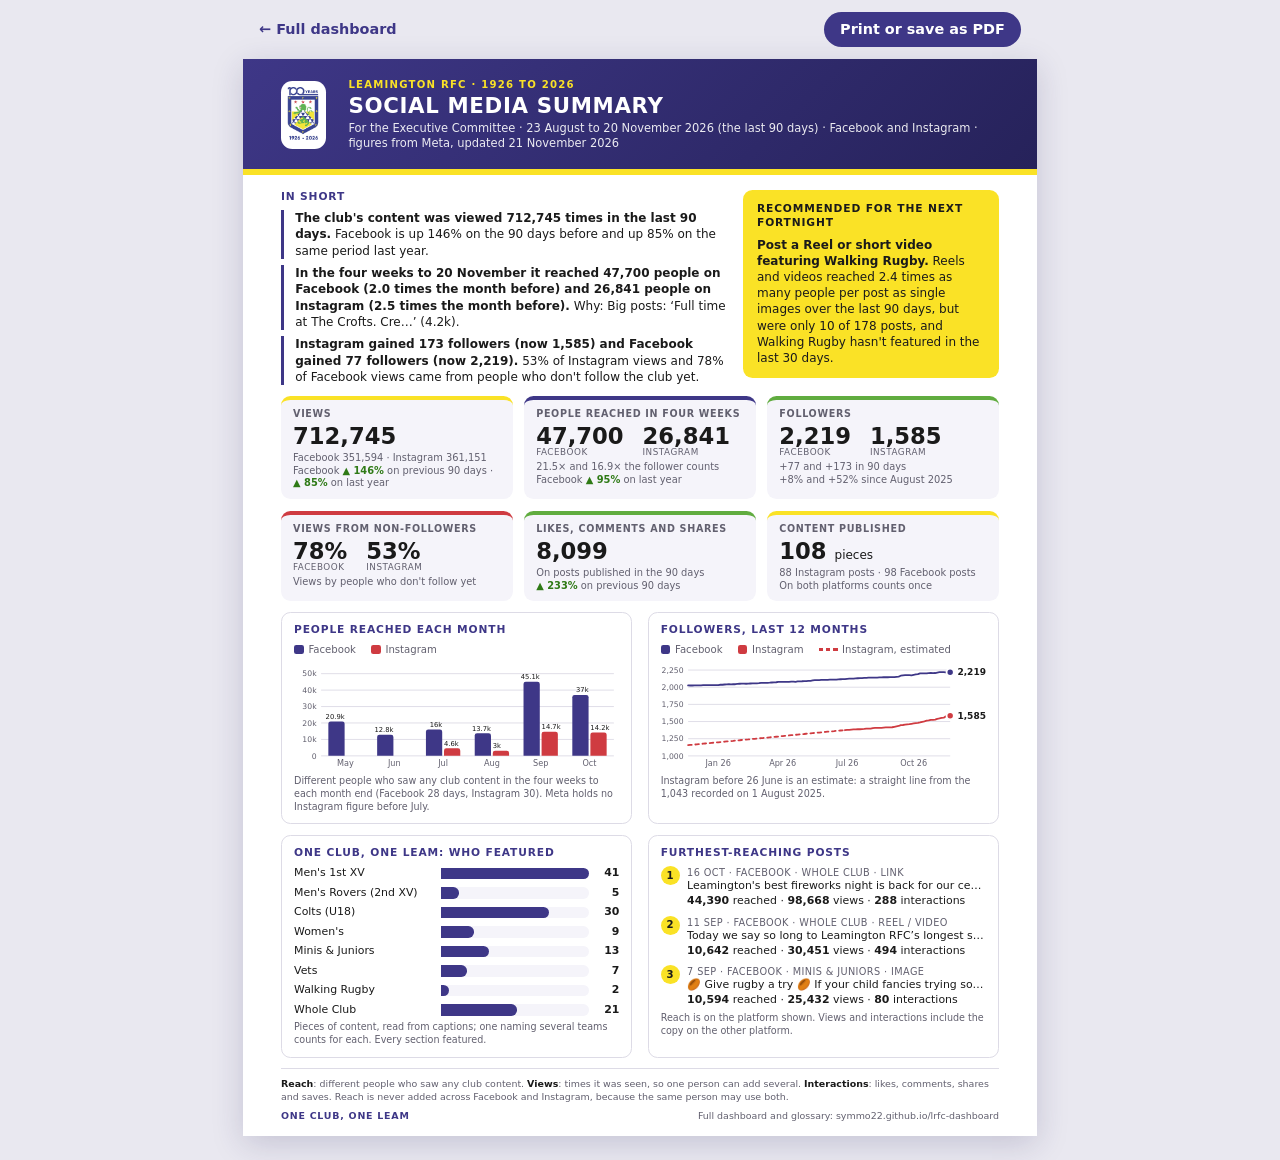
==== docs/exec.html @ f9a2c509 "Daily snapshot: 2026-11-21" ====
<!DOCTYPE html>
<html lang="en">
<head>
<meta charset="UTF-8">
<meta name="viewport" content="width=device-width, initial-scale=1">
<title>Leamington RFC · Social media summary for the Executive Committee</title>
<link rel="stylesheet" href="https://api.fontshare.com/v2/css?f[]=supreme@400,700&display=swap">
<style>
:root{color-scheme:light;--blue:#3E3787;--yellow:#FAE226;--red:#CF3B41;--green:#60AC3F;--ink:#1a1a1a;--muted:#62606f;--soft:#f5f4fa;--line:#dddbe6}
*{box-sizing:border-box}
html{background:#e9e8f0}
body{margin:0;font-family:'Supreme',system-ui,-apple-system,'Segoe UI',sans-serif;color:var(--ink);line-height:1.35;font-size:10.2pt}
.bar{max-width:210mm;margin:0 auto;padding:12px 16px;display:flex;gap:12px;align-items:center;justify-content:space-between;font-size:.9rem}
.bar a{color:var(--blue);font-weight:700;text-decoration:none}
.bar button{font:inherit;font-weight:700;background:var(--blue);color:#fff;border:0;border-radius:999px;padding:.5rem 1rem;cursor:pointer}
.sheet{background:#fff;max-width:210mm;margin:0 auto 24px;box-shadow:0 8px 30px rgba(38,34,90,.18);overflow:hidden}
.head{background:linear-gradient(135deg,#3E3787 0%,#26225A 100%);color:#fff;padding:5mm 10mm 4.5mm;display:flex;align-items:center;gap:6mm;border-bottom:1.6mm solid var(--yellow);-webkit-print-color-adjust:exact;print-color-adjust:exact}
.head .crest{background:#fff;border-radius:3mm;padding:1.4mm 1.6mm;flex-shrink:0}
.head .crest img{height:15mm;display:block}
.head .kicker{color:var(--yellow);font-weight:700;font-size:7.6pt;letter-spacing:.12em;text-transform:uppercase}
.head h1{margin:.4mm 0 0;font-size:16pt;line-height:1.1;text-transform:uppercase;letter-spacing:.03em}
.head p{margin:1mm 0 0;font-size:8.6pt;opacity:.9}
.body{padding:4mm 10mm 3.5mm;display:grid;gap:2.8mm;grid-template-columns:minmax(0,1fr)}
.short>*,.two>*,.tiles>*,.top li>div{min-width:0}
h2{margin:0 0 1.6mm;font-size:8pt;text-transform:uppercase;letter-spacing:.08em;color:var(--blue)}
.short{display:grid;grid-template-columns:minmax(0,1.75fr) minmax(0,1fr);gap:4mm}
.short ol{margin:0;padding:0;list-style:none;display:grid;gap:1.7mm}
.short li{font-size:9pt;padding-left:3mm;border-left:1mm solid var(--blue)}
.rec{background:var(--yellow);border-radius:2.5mm;padding:3.2mm 3.6mm;font-size:9pt;align-self:start;-webkit-print-color-adjust:exact;print-color-adjust:exact}
.rec h2{color:var(--ink)}
.tiles{display:grid;grid-template-columns:repeat(3,minmax(0,1fr));gap:3mm}
.tile{background:var(--soft);border-radius:2.5mm;padding:2.2mm 3.2mm 2.4mm;border-top:1.1mm solid var(--blue);-webkit-print-color-adjust:exact;print-color-adjust:exact}
.tile h3{margin:0 0 1mm;font-size:7.2pt;text-transform:uppercase;letter-spacing:.07em;color:var(--muted)}
.tile .big{font-size:17pt;font-weight:700;line-height:1.05}
.tile .pair{display:flex;gap:5mm}
.tile .pair div{display:flex;flex-direction:column}
.tile .pair small{font-size:6.6pt;text-transform:uppercase;letter-spacing:.06em;color:var(--muted);font-weight:400}
.tile .sub{font-size:7.4pt;color:var(--muted);margin-top:.9mm;line-height:1.3}
.tile .unit{font-size:9pt;font-weight:400}
.up{color:#2f7a16;font-weight:700}.down{color:#b3262c;font-weight:700}.flat{color:var(--muted);font-weight:700}
.two{display:grid;grid-template-columns:repeat(2,minmax(0,1fr));gap:4mm}
.panel{border:.3mm solid var(--line);border-radius:2.5mm;padding:2.6mm 3.2mm}
.panel svg{width:100%;height:auto;display:block;font-family:inherit}
.legend{display:flex;gap:4mm;font-size:7.6pt;color:var(--muted);margin:0 0 1mm;flex-wrap:wrap}
.legend i{display:inline-block;width:2.6mm;height:2.6mm;border-radius:.6mm;margin-right:1.2mm;vertical-align:-.3mm;-webkit-print-color-adjust:exact;print-color-adjust:exact}
.legend i.dash{background:repeating-linear-gradient(90deg,var(--red) 0 1.1mm,transparent 1.1mm 1.9mm);height:.7mm;width:5mm;vertical-align:.7mm;border-radius:0}
.cap{font-size:7.2pt;color:var(--muted);margin:1mm 0 0}
.cov{display:grid;gap:1.25mm}
.cov .row{display:grid;grid-template-columns:37mm 1fr 6mm;gap:2mm;align-items:center;font-size:8.2pt}
.cov .track{height:3mm;background:var(--soft);border-radius:1.5mm;-webkit-print-color-adjust:exact;print-color-adjust:exact}
.cov .fill{height:100%;background:var(--blue);border-radius:0 1.5mm 1.5mm 0;-webkit-print-color-adjust:exact;print-color-adjust:exact}
.cov .n{text-align:right;font-weight:700;font-variant-numeric:tabular-nums}
.cov .row.zero{color:#b3262c;font-weight:700}
.top{margin:0;padding:0;list-style:none;display:grid;gap:1.8mm}
.top li{display:grid;grid-template-columns:5mm 1fr;gap:2mm;font-size:8.2pt}
.top .rank{background:var(--yellow);border-radius:50%;width:5mm;height:5mm;display:grid;place-items:center;font-weight:700;font-size:7.6pt;-webkit-print-color-adjust:exact;print-color-adjust:exact}
.top .meta{color:var(--muted);font-size:7.3pt;text-transform:uppercase;letter-spacing:.04em}
.top .capt{white-space:nowrap;overflow:hidden;text-overflow:ellipsis}
.top a{color:inherit;text-decoration:none}
.foot{border-top:.3mm solid var(--line);padding-top:2.4mm;font-size:7.1pt;color:var(--muted);display:grid;gap:1mm}
.foot b{color:var(--ink)}
.foot .sig{display:flex;justify-content:space-between;gap:4mm;margin-top:.6mm}
.foot .sig span:first-child{color:var(--blue);font-weight:700;letter-spacing:.08em}
@media (max-width:640px){body{font-size:11pt}.short,.two{grid-template-columns:minmax(0,1fr)}.tiles{grid-template-columns:repeat(2,minmax(0,1fr))}.head{padding:16px}.body{padding:14px}.head h1{font-size:15pt}.tile .big{font-size:15pt}.tile .pair{gap:3mm}.foot .sig{flex-direction:column;gap:1mm}}
/* the measuring copy must use the print layout whatever the screen width */
.measuring .short{grid-template-columns:minmax(0,1.75fr) minmax(0,1fr)}.measuring .two{grid-template-columns:repeat(2,minmax(0,1fr))}.measuring .tiles{grid-template-columns:repeat(3,minmax(0,1fr))}
.measuring{font-size:10.2pt}.measuring .head{padding:5mm 10mm 4.5mm}.measuring .body{padding:4mm 10mm 3.5mm}.measuring .head h1{font-size:16pt}.measuring .tile .big{font-size:17pt}.measuring .tile .pair{gap:5mm}.measuring .foot .sig{flex-direction:row}
@page{size:A4;margin:0}
@media print{html{background:#fff}body{font-size:10.2pt}.bar{display:none}.head{padding:5mm 10mm 4.5mm}.body{padding:4mm 10mm 3.5mm}.head h1{font-size:16pt}.tile .big{font-size:17pt}.tile .pair{gap:5mm}.foot .sig{flex-direction:row}.sheet{box-shadow:none;margin:0;max-width:none;width:210mm}
.short{grid-template-columns:minmax(0,1.75fr) minmax(0,1fr)}.two{grid-template-columns:repeat(2,minmax(0,1fr))}.tiles{grid-template-columns:repeat(3,minmax(0,1fr))}.sheet{zoom:var(--fit,1)}}
</style>
</head>
<body>
<div class="bar"><a href="index.html">← Full dashboard</a><button type="button" onclick="window.print()">Print or save as PDF</button></div>
<article class="sheet">
  <header class="head">
    <div class="crest"><img src="[data-uri]" alt="Leamington RFC centenary crest"></div>
    <div>
      <div class="kicker">Leamington RFC · 1926 to 2026</div>
      <h1>Social media summary</h1>
      <p>For the Executive Committee · 23 August to 20 November 2026 (the last 90 days) · Facebook and Instagram · figures from Meta, updated 21 November 2026</p>
    </div>
  </header>
  <div class="body">
    <section class="short">
      <div><h2>In short</h2><ol><li><strong>The club's content was viewed 712,745 times in the last 90 days.</strong> Facebook is up 146% on the 90 days before and up 85% on the same period last year.</li><li><strong>In the four weeks to 20 November it reached 47,700 people on Facebook (2.0 times the month before) and 26,841 people on Instagram (2.5 times the month before).</strong> Why: Big posts: ‘Full time at The Crofts. Cre…’ (4.2k).</li><li><strong>Instagram gained 173 followers (now 1,585) and Facebook gained 77 followers (now 2,219).</strong> 53% of Instagram views and 78% of Facebook views came from people who don't follow the club yet.</li></ol></div>
      <div class="rec"><h2>Recommended for the next fortnight</h2><strong>Post a Reel or short video featuring Walking Rugby.</strong> Reels and videos reached 2.4 times as many people per post as single images over the last 90 days, but were only 10 of 178 posts, and Walking Rugby hasn't featured in the last 30 days.</div>
    </section>
    <section class="tiles"><div class='tile' style='border-top-color:#FAE226'><h3>Views</h3><div class='big'>712,745</div><div class='sub'>Facebook 351,594 · Instagram 361,151<br>Facebook <span class='up'>▲ 146%</span> on previous 90 days · <span class='up'>▲ 85%</span> on last year</div></div><div class='tile' style='border-top-color:#3E3787'><h3>People reached in four weeks</h3><div class='big'><div class='pair'><div>47,700<small>Facebook</small></div><div>26,841<small>Instagram</small></div></div></div><div class='sub'>21.5× and 16.9× the follower counts<br>Facebook <span class='up'>▲ 95%</span> on last year</div></div><div class='tile' style='border-top-color:#60AC3F'><h3>Followers</h3><div class='big'><div class='pair'><div>2,219<small>Facebook</small></div><div>1,585<small>Instagram</small></div></div></div><div class='sub'>+77 and +173 in 90 days<br>+8% and +52% since August 2025</div></div><div class='tile' style='border-top-color:#CF3B41'><h3>Views from non-followers</h3><div class='big'><div class='pair'><div>78%<small>Facebook</small></div><div>53%<small>Instagram</small></div></div></div><div class='sub'>Views by people who don't follow yet</div></div><div class='tile' style='border-top-color:#60AC3F'><h3>Likes, comments and shares</h3><div class='big'>8,099</div><div class='sub'>On posts published in the 90 days<br><span class='up'>▲ 233%</span> on previous 90 days</div></div><div class='tile' style='border-top-color:#FAE226'><h3>Content published</h3><div class='big'>108 <span class='unit'>pieces</span></div><div class='sub'>88 Instagram posts · 98 Facebook posts<br>On both platforms counts once</div></div></section>
    <section class="two"><div class='panel'><h2>People reached each month</h2><div class='legend'><span><i style='background:#3E3787'></i>Facebook</span><span><i style='background:#CF3B41'></i>Instagram</span></div><svg viewBox='0 0 360 122' role='img' aria-label='Column chart of people reached each month on Facebook and Instagram' xmlns='http://www.w3.org/2000/svg'><line x1='30' x2='354' y1='105.0' y2='105.0' stroke='#dddbe6' stroke-width='1'/><text x='25' y='108.0' text-anchor='end' font-size='8.5' fill='#62606f'>0</text><line x1='30' x2='354' y1='86.8' y2='86.8' stroke='#dddbe6' stroke-width='1'/><text x='25' y='89.8' text-anchor='end' font-size='8.5' fill='#62606f'>10k</text><line x1='30' x2='354' y1='68.6' y2='68.6' stroke='#dddbe6' stroke-width='1'/><text x='25' y='71.6' text-anchor='end' font-size='8.5' fill='#62606f'>20k</text><line x1='30' x2='354' y1='50.4' y2='50.4' stroke='#dddbe6' stroke-width='1'/><text x='25' y='53.4' text-anchor='end' font-size='8.5' fill='#62606f'>30k</text><line x1='30' x2='354' y1='32.2' y2='32.2' stroke='#dddbe6' stroke-width='1'/><text x='25' y='35.2' text-anchor='end' font-size='8.5' fill='#62606f'>40k</text><line x1='30' x2='354' y1='14.0' y2='14.0' stroke='#dddbe6' stroke-width='1'/><text x='25' y='17.0' text-anchor='end' font-size='8.5' fill='#62606f'>50k</text><path d='M38.0,105.0 V69.5 Q38.0,67.0 40.5,67.0 H53.5 Q56.0,67.0 56.0,69.5 V105.0 Z' fill='#3E3787'><title>Facebook, May: 20,861 people</title></path><text x='56.0' y='64.0' text-anchor='end' font-size='7.5' fill='#1a1a1a'>20.9k</text><text x='57.0' y='116' text-anchor='middle' font-size='9' fill='#62606f'>May</text><path d='M92.0,105.0 V84.2 Q92.0,81.7 94.5,81.7 H107.5 Q110.0,81.7 110.0,84.2 V105.0 Z' fill='#3E3787'><title>Facebook, Jun: 12,816 people</title></path><text x='110.0' y='78.7' text-anchor='end' font-size='7.5' fill='#1a1a1a'>12.8k</text><text x='111.0' y='116' text-anchor='middle' font-size='9' fill='#62606f'>Jun</text><path d='M146.0,105.0 V78.4 Q146.0,75.9 148.5,75.9 H161.5 Q164.0,75.9 164.0,78.4 V105.0 Z' fill='#3E3787'><title>Facebook, Jul: 15,986 people</title></path><text x='164.0' y='72.9' text-anchor='end' font-size='7.5' fill='#1a1a1a'>16k</text><path d='M166.0,105.0 V99.2 Q166.0,96.7 168.5,96.7 H181.5 Q184.0,96.7 184.0,99.2 V105.0 Z' fill='#CF3B41'><title>Instagram, Jul: 4,569 people</title></path><text x='166.0' y='93.7' text-anchor='start' font-size='7.5' fill='#1a1a1a'>4.6k</text><text x='165.0' y='116' text-anchor='middle' font-size='9' fill='#62606f'>Jul</text><path d='M200.0,105.0 V82.5 Q200.0,80.0 202.5,80.0 H215.5 Q218.0,80.0 218.0,82.5 V105.0 Z' fill='#3E3787'><title>Facebook, Aug: 13,736 people</title></path><text x='218.0' y='77.0' text-anchor='end' font-size='7.5' fill='#1a1a1a'>13.7k</text><path d='M220.0,105.0 V101.9 Q220.0,99.4 222.5,99.4 H235.5 Q238.0,99.4 238.0,101.9 V105.0 Z' fill='#CF3B41'><title>Instagram, Aug: 3,050 people</title></path><text x='220.0' y='96.4' text-anchor='start' font-size='7.5' fill='#1a1a1a'>3k</text><text x='219.0' y='116' text-anchor='middle' font-size='9' fill='#62606f'>Aug</text><path d='M254.0,105.0 V25.4 Q254.0,22.9 256.5,22.9 H269.5 Q272.0,22.9 272.0,25.4 V105.0 Z' fill='#3E3787'><title>Facebook, Sep: 45,136 people</title></path><text x='272.0' y='19.9' text-anchor='end' font-size='7.5' fill='#1a1a1a'>45.1k</text><path d='M274.0,105.0 V80.7 Q274.0,78.2 276.5,78.2 H289.5 Q292.0,78.2 292.0,80.7 V105.0 Z' fill='#CF3B41'><title>Instagram, Sep: 14,749 people</title></path><text x='274.0' y='75.2' text-anchor='start' font-size='7.5' fill='#1a1a1a'>14.7k</text><text x='273.0' y='116' text-anchor='middle' font-size='9' fill='#62606f'>Sep</text><path d='M308.0,105.0 V40.1 Q308.0,37.6 310.5,37.6 H323.5 Q326.0,37.6 326.0,40.1 V105.0 Z' fill='#3E3787'><title>Facebook, Oct: 37,015 people</title></path><text x='326.0' y='34.6' text-anchor='end' font-size='7.5' fill='#1a1a1a'>37k</text><path d='M328.0,105.0 V81.7 Q328.0,79.2 330.5,79.2 H343.5 Q346.0,79.2 346.0,81.7 V105.0 Z' fill='#CF3B41'><title>Instagram, Oct: 14,154 people</title></path><text x='328.0' y='76.2' text-anchor='start' font-size='7.5' fill='#1a1a1a'>14.2k</text><text x='327.0' y='116' text-anchor='middle' font-size='9' fill='#62606f'>Oct</text></svg><p class='cap'>Different people who saw any club content in the four weeks to each month end (Facebook 28 days, Instagram 30). Meta holds no Instagram figure before July.</p></div><div class='panel'><h2>Followers, last 12 months</h2><div class='legend'><span><i style='background:#3E3787'></i>Facebook</span><span><i style='background:#CF3B41'></i>Instagram</span><span><i class='dash'></i>Instagram, estimated</span></div><svg viewBox='0 0 360 122' role='img' aria-label='Line chart of Facebook and Instagram followers over the last 12 months' xmlns='http://www.w3.org/2000/svg'><line x1='30' x2='320' y1='105.0' y2='105.0' stroke='#dddbe6' stroke-width='1'/><text x='25' y='108.0' text-anchor='end' font-size='8.5' fill='#62606f'>1,000</text><line x1='30' x2='320' y1='86.0' y2='86.0' stroke='#dddbe6' stroke-width='1'/><text x='25' y='89.0' text-anchor='end' font-size='8.5' fill='#62606f'>1,250</text><line x1='30' x2='320' y1='67.0' y2='67.0' stroke='#dddbe6' stroke-width='1'/><text x='25' y='70.0' text-anchor='end' font-size='8.5' fill='#62606f'>1,500</text><line x1='30' x2='320' y1='48.0' y2='48.0' stroke='#dddbe6' stroke-width='1'/><text x='25' y='51.0' text-anchor='end' font-size='8.5' fill='#62606f'>1,750</text><line x1='30' x2='320' y1='29.0' y2='29.0' stroke='#dddbe6' stroke-width='1'/><text x='25' y='32.0' text-anchor='end' font-size='8.5' fill='#62606f'>2,000</text><line x1='30' x2='320' y1='10.0' y2='10.0' stroke='#dddbe6' stroke-width='1'/><text x='25' y='13.0' text-anchor='end' font-size='8.5' fill='#62606f'>2,250</text><text x='63.3' y='116' text-anchor='middle' font-size='9' fill='#62606f'>Jan 26</text><text x='134.6' y='116' text-anchor='middle' font-size='9' fill='#62606f'>Apr 26</text><text x='205.9' y='116' text-anchor='middle' font-size='9' fill='#62606f'>Jul 26</text><text x='279.6' y='116' text-anchor='middle' font-size='9' fill='#62606f'>Oct 26</text><path d='M30.0,93.1 L32.4,92.9 L34.8,92.7 L37.1,92.5 L39.5,92.2 L41.9,92.0 L44.3,91.8 L46.6,91.5 L49.0,91.3 L51.4,91.1 L53.8,90.9 L56.1,90.6 L58.5,90.4 L60.9,90.2 L63.3,90.0 L65.7,89.7 L68.0,89.5 L70.4,89.3 L72.8,89.0 L75.2,88.8 L77.5,88.6 L79.9,88.4 L82.3,88.1 L84.7,87.9 L87.0,87.7 L89.4,87.4 L91.8,87.2 L94.2,87.0 L96.6,86.8 L98.9,86.5 L101.3,86.3 L103.7,86.1 L106.1,85.8 L108.4,85.6 L110.8,85.4 L113.2,85.2 L115.6,84.9 L118.0,84.7 L120.3,84.5 L122.7,84.3 L125.1,84.0 L127.5,83.8 L129.8,83.6 L132.2,83.3 L134.6,83.1 L137.0,82.8 L139.3,82.6 L141.7,82.4 L144.1,82.1 L146.5,81.9 L148.9,81.7 L151.2,81.4 L153.6,81.2 L156.0,81.0 L158.4,80.8 L160.7,80.5 L163.1,80.3 L165.5,80.1 L167.9,79.8 L170.2,79.6 L172.6,79.4 L175.0,79.2 L177.4,78.9 L179.8,78.7 L182.1,78.5 L184.5,78.2 L186.9,78.0 L189.3,77.8 L191.6,77.6 L194.0,77.3 L196.4,77.1 L198.8,76.9 L201.1,76.7' fill='none' stroke='#CF3B41' stroke-width='2' stroke-dasharray='4 4' stroke-linecap='round'/><path d='M30.0,27.0 L32.4,27.1 L34.8,27.1 L37.1,26.9 L39.5,27.0 L41.9,27.0 L44.3,26.9 L46.6,26.8 L49.0,26.8 L51.4,26.8 L53.8,26.7 L56.1,26.7 L58.5,26.6 L60.9,26.6 L63.3,26.6 L65.7,26.3 L68.0,26.3 L70.4,26.0 L72.8,25.9 L75.2,25.7 L77.5,25.8 L79.9,25.7 L82.3,25.7 L84.7,25.4 L87.0,25.2 L89.4,25.1 L91.8,25.1 L94.2,25.2 L96.6,25.1 L98.9,24.9 L101.3,24.7 L103.7,24.7 L106.1,24.7 L108.4,24.5 L110.8,24.1 L113.2,24.2 L115.6,24.1 L118.0,24.1 L120.3,24.0 L122.7,23.8 L125.1,23.7 L127.5,23.5 L129.8,23.1 L132.2,23.2 L134.6,23.1 L137.0,23.1 L139.3,23.1 L141.7,23.0 L144.1,22.8 L146.5,22.8 L148.9,23.0 L151.2,22.6 L153.6,22.5 L156.0,22.4 L158.4,22.2 L160.7,22.2 L163.1,21.9 L165.5,22.0 L167.9,21.5 L170.2,21.2 L172.6,21.2 L175.0,21.1 L177.4,20.9 L179.8,20.9 L182.1,20.9 L184.5,20.8 L186.9,20.6 L189.3,20.6 L191.6,20.7 L194.0,20.6 L196.4,20.4 L198.8,20.2 L201.1,20.1 L203.5,20.0 L205.9,19.7 L208.3,19.6 L210.7,19.6 L213.0,19.5 L215.4,19.3 L217.8,19.1 L220.2,19.0 L222.5,18.9 L224.9,18.7 L227.3,18.7 L229.7,18.5 L232.0,18.5 L234.4,18.4 L236.8,18.3 L239.2,18.3 L241.6,18.2 L243.9,18.1 L246.3,18.0 L248.7,18.0 L251.1,18.0 L253.4,17.9 L255.8,17.9 L258.2,17.8 L260.6,17.5 L263.0,17.2 L265.3,16.3 L267.7,15.9 L270.1,15.7 L272.5,15.6 L274.8,15.6 L277.2,15.8 L279.6,15.3 L282.0,14.9 L284.3,14.6 L286.7,13.7 L289.1,13.8 L291.5,13.7 L293.9,13.7 L296.2,13.4 L298.6,13.3 L301.0,13.4 L303.4,13.3 L305.7,12.8 L308.1,12.4 L310.5,12.4 L312.9,12.4 L315.2,12.6 L317.6,12.4 L320.0,12.4' fill='none' stroke='#3E3787' stroke-width='2' stroke-linejoin='round' stroke-linecap='round'/><path d='M203.5,76.6 L205.9,76.3 L208.3,76.3 L210.7,76.0 L213.0,75.7 L215.4,75.6 L217.8,75.4 L220.2,75.5 L222.5,75.4 L224.9,75.2 L227.3,74.9 L229.7,74.8 L232.0,74.8 L234.4,74.2 L236.8,74.1 L239.2,74.1 L241.6,74.1 L243.9,73.9 L246.3,73.7 L248.7,73.5 L251.1,73.5 L253.4,73.5 L255.8,73.3 L258.2,72.8 L260.6,72.3 L263.0,71.9 L265.3,70.9 L267.7,70.8 L270.1,70.5 L272.5,70.2 L274.8,69.9 L277.2,69.5 L279.6,69.1 L282.0,68.7 L284.3,68.5 L286.7,68.0 L289.1,67.3 L291.5,66.8 L293.9,66.1 L296.2,65.7 L298.6,65.1 L301.0,65.2 L303.4,64.9 L305.7,64.0 L308.1,63.6 L310.5,62.9 L312.9,62.7 L315.2,61.2 L317.6,60.7 L320.0,60.5' fill='none' stroke='#CF3B41' stroke-width='2' stroke-linejoin='round' stroke-linecap='round'/><circle cx='320.0' cy='12.4' r='4' fill='#3E3787' stroke='#fff' stroke-width='2'/><text x='328.0' y='15.9' font-size='10' font-weight='700' fill='#1a1a1a'>2,219</text><circle cx='320.0' cy='60.5' r='4' fill='#CF3B41' stroke='#fff' stroke-width='2'/><text x='328.0' y='64.0' font-size='10' font-weight='700' fill='#1a1a1a'>1,585</text></svg><p class='cap'>Instagram before 26 June is an estimate: a straight line from the 1,043 recorded on 1 August 2025.</p></div></section>
    <section class="two"><div class='panel'><h2>One Club, One Leam: who featured</h2><div class='cov'><div class='row'><span>Men&#x27;s 1st XV</span><div class='track'><div class='fill' style='width:100%'></div></div><span class='n'>41</span></div><div class='row'><span>Men&#x27;s Rovers (2nd XV)</span><div class='track'><div class='fill' style='width:12%'></div></div><span class='n'>5</span></div><div class='row'><span>Colts (U18)</span><div class='track'><div class='fill' style='width:73%'></div></div><span class='n'>30</span></div><div class='row'><span>Women&#x27;s</span><div class='track'><div class='fill' style='width:22%'></div></div><span class='n'>9</span></div><div class='row'><span>Minis &amp; Juniors</span><div class='track'><div class='fill' style='width:32%'></div></div><span class='n'>13</span></div><div class='row'><span>Vets</span><div class='track'><div class='fill' style='width:17%'></div></div><span class='n'>7</span></div><div class='row'><span>Walking Rugby</span><div class='track'><div class='fill' style='width:5%'></div></div><span class='n'>2</span></div><div class='row'><span>Whole Club</span><div class='track'><div class='fill' style='width:51%'></div></div><span class='n'>21</span></div></div><p class='cap'>Pieces of content, read from captions; one naming several teams counts for each. Every section featured.</p></div><div class='panel'><h2>Furthest-reaching posts</h2><ol class='top'><li><span class='rank'>1</span><div><div class='meta'>16 Oct · Facebook · Whole Club · Link</div><a href='https://www.facebook.com/1633445288718753/posts/1660657145997567'><div class='capt'>Leamington&#x27;s best fireworks night is back for our centenary year 🎆 Top quality fireworks display ✅ Fairground </div></a><div><b>44,390</b> reached · <b>98,668</b> views · <b>288</b> interactions</div></div></li><li><span class='rank'>2</span><div><div class='meta'>11 Sep · Facebook · Whole Club · Reel / video</div><a href='https://www.facebook.com/reel/1722882032124799/'><div class='capt'>Today we say so long to Leamington RFC’s longest standing supporter Dick Ashley. Having joined the club in his</div></a><div><b>10,642</b> reached · <b>30,451</b> views · <b>494</b> interactions</div></div></li><li><span class='rank'>3</span><div><div class='meta'>7 Sep · Facebook · Minis &amp; Juniors · Image</div><a href='https://www.facebook.com/1633445288718753/posts/1621715429891739'><div class='capt'>🏉 Give rugby a try 🏉 If your child fancies trying something new, come down to Moorefields and have a go. Boys </div></a><div><b>10,594</b> reached · <b>25,432</b> views · <b>80</b> interactions</div></div></li></ol><p class='cap'>Reach is on the platform shown. Views and interactions include the copy on the other platform.</p></div></section>
    <footer class="foot">
      <div><b>Reach</b>: different people who saw any club content. <b>Views</b>: times it was seen, so one person can add several. <b>Interactions</b>: likes, comments, shares and saves. Reach is never added across Facebook and Instagram, because the same person may use both.</div>
      <div class="sig"><span>ONE CLUB, ONE LEAM</span><span>Full dashboard and glossary: symmo22.github.io/lrfc-dashboard</span></div>
    </footer>
  </div>
</article>
<script>
/* Print safety net. The page is designed to fit one A4 sheet. If a long
   caption or an unusual font ever makes it taller, shrink it to fit rather
   than spilling onto a second page. The page works without this. */
(function () {
  function fit() {
    var sheet = document.querySelector('.sheet');
    var probe = sheet.cloneNode(true);
    probe.style.cssText = 'position:absolute;left:-9999px;top:0;width:210mm;max-width:none;visibility:hidden';
    probe.classList.add('measuring');
    document.body.appendChild(probe);
    var mm = probe.getBoundingClientRect().width / 210;
    var tall = probe.getBoundingClientRect().height / mm;
    document.body.removeChild(probe);
    document.documentElement.style.setProperty('--fit', tall > 295 ? (295 / tall).toFixed(3) : 1);
  }
  window.addEventListener('beforeprint', fit);
  if (document.fonts && document.fonts.ready) { document.fonts.ready.then(fit); } else { fit(); }
})();
</script>
</body>
</html>
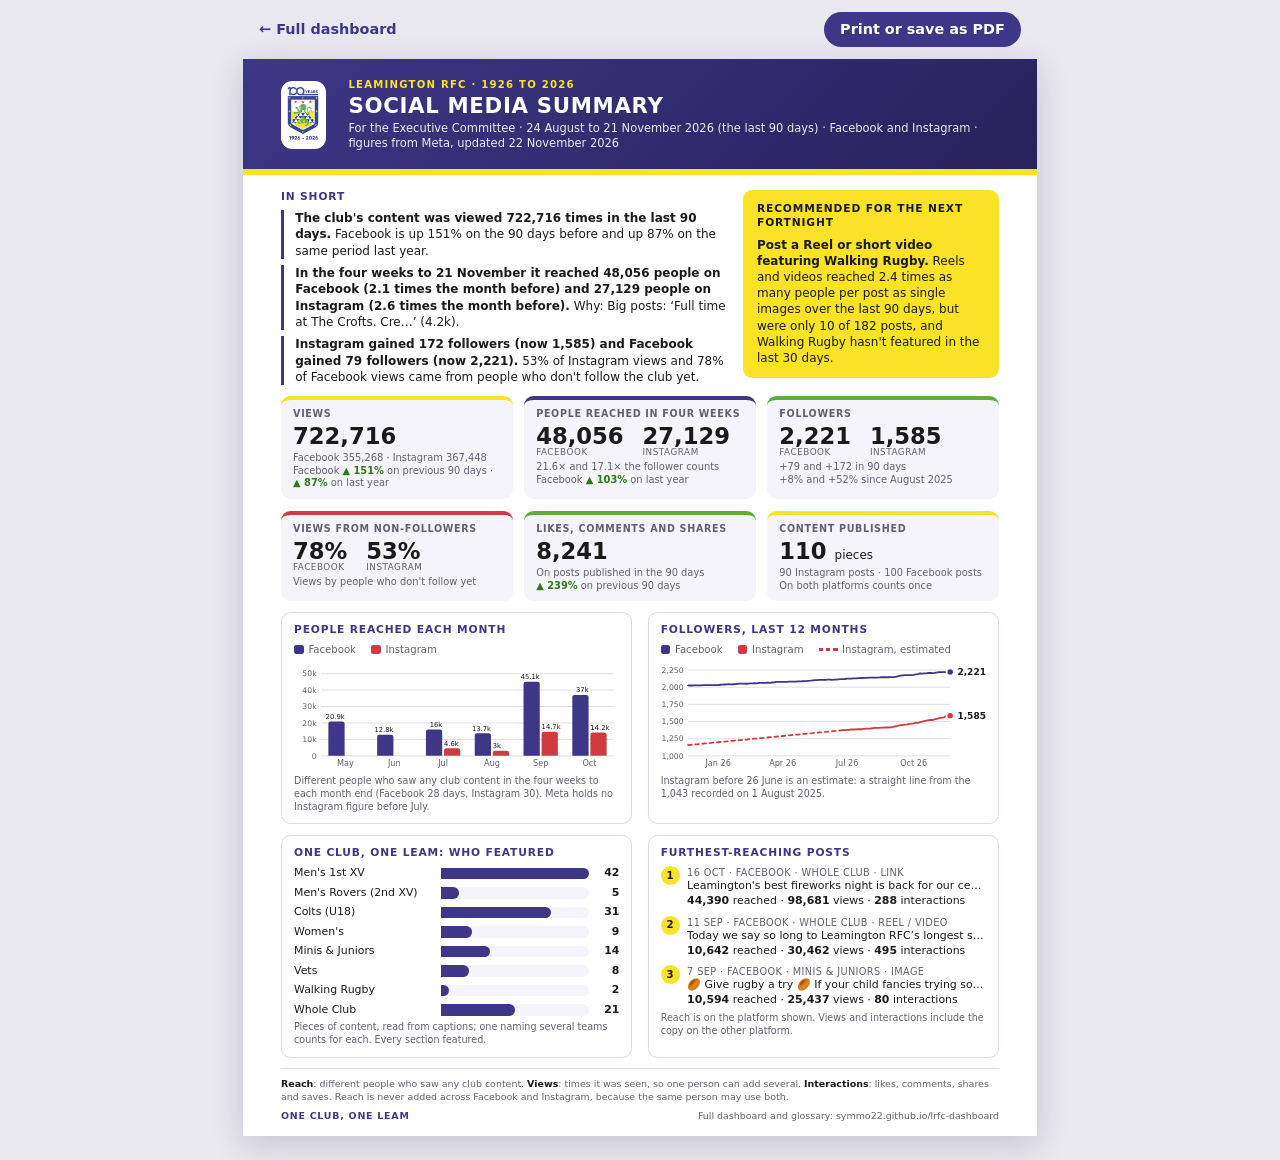
==== commit 7df0cc67: "Daily snapshot: 2026-11-22" ====
--- a/docs/exec.html
+++ b/docs/exec.html
@@ -78,17 +78,17 @@
     <div>
       <div class="kicker">Leamington RFC · 1926 to 2026</div>
       <h1>Social media summary</h1>
-      <p>For the Executive Committee · 23 August to 20 November 2026 (the last 90 days) · Facebook and Instagram · figures from Meta, updated 21 November 2026</p>
+      <p>For the Executive Committee · 24 August to 21 November 2026 (the last 90 days) · Facebook and Instagram · figures from Meta, updated 22 November 2026</p>
     </div>
   </header>
   <div class="body">
     <section class="short">
-      <div><h2>In short</h2><ol><li><strong>The club's content was viewed 712,745 times in the last 90 days.</strong> Facebook is up 146% on the 90 days before and up 85% on the same period last year.</li><li><strong>In the four weeks to 20 November it reached 47,700 people on Facebook (2.0 times the month before) and 26,841 people on Instagram (2.5 times the month before).</strong> Why: Big posts: ‘Full time at The Crofts. Cre…’ (4.2k).</li><li><strong>Instagram gained 173 followers (now 1,585) and Facebook gained 77 followers (now 2,219).</strong> 53% of Instagram views and 78% of Facebook views came from people who don't follow the club yet.</li></ol></div>
-      <div class="rec"><h2>Recommended for the next fortnight</h2><strong>Post a Reel or short video featuring Walking Rugby.</strong> Reels and videos reached 2.4 times as many people per post as single images over the last 90 days, but were only 10 of 178 posts, and Walking Rugby hasn't featured in the last 30 days.</div>
+      <div><h2>In short</h2><ol><li><strong>The club's content was viewed 722,716 times in the last 90 days.</strong> Facebook is up 151% on the 90 days before and up 87% on the same period last year.</li><li><strong>In the four weeks to 21 November it reached 48,056 people on Facebook (2.1 times the month before) and 27,129 people on Instagram (2.6 times the month before).</strong> Why: Big posts: ‘Full time at The Crofts. Cre…’ (4.2k).</li><li><strong>Instagram gained 172 followers (now 1,585) and Facebook gained 79 followers (now 2,221).</strong> 53% of Instagram views and 78% of Facebook views came from people who don't follow the club yet.</li></ol></div>
+      <div class="rec"><h2>Recommended for the next fortnight</h2><strong>Post a Reel or short video featuring Walking Rugby.</strong> Reels and videos reached 2.4 times as many people per post as single images over the last 90 days, but were only 10 of 182 posts, and Walking Rugby hasn't featured in the last 30 days.</div>
     </section>
-    <section class="tiles"><div class='tile' style='border-top-color:#FAE226'><h3>Views</h3><div class='big'>712,745</div><div class='sub'>Facebook 351,594 · Instagram 361,151<br>Facebook <span class='up'>▲ 146%</span> on previous 90 days · <span class='up'>▲ 85%</span> on last year</div></div><div class='tile' style='border-top-color:#3E3787'><h3>People reached in four weeks</h3><div class='big'><div class='pair'><div>47,700<small>Facebook</small></div><div>26,841<small>Instagram</small></div></div></div><div class='sub'>21.5× and 16.9× the follower counts<br>Facebook <span class='up'>▲ 95%</span> on last year</div></div><div class='tile' style='border-top-color:#60AC3F'><h3>Followers</h3><div class='big'><div class='pair'><div>2,219<small>Facebook</small></div><div>1,585<small>Instagram</small></div></div></div><div class='sub'>+77 and +173 in 90 days<br>+8% and +52% since August 2025</div></div><div class='tile' style='border-top-color:#CF3B41'><h3>Views from non-followers</h3><div class='big'><div class='pair'><div>78%<small>Facebook</small></div><div>53%<small>Instagram</small></div></div></div><div class='sub'>Views by people who don't follow yet</div></div><div class='tile' style='border-top-color:#60AC3F'><h3>Likes, comments and shares</h3><div class='big'>8,099</div><div class='sub'>On posts published in the 90 days<br><span class='up'>▲ 233%</span> on previous 90 days</div></div><div class='tile' style='border-top-color:#FAE226'><h3>Content published</h3><div class='big'>108 <span class='unit'>pieces</span></div><div class='sub'>88 Instagram posts · 98 Facebook posts<br>On both platforms counts once</div></div></section>
-    <section class="two"><div class='panel'><h2>People reached each month</h2><div class='legend'><span><i style='background:#3E3787'></i>Facebook</span><span><i style='background:#CF3B41'></i>Instagram</span></div><svg viewBox='0 0 360 122' role='img' aria-label='Column chart of people reached each month on Facebook and Instagram' xmlns='http://www.w3.org/2000/svg'><line x1='30' x2='354' y1='105.0' y2='105.0' stroke='#dddbe6' stroke-width='1'/><text x='25' y='108.0' text-anchor='end' font-size='8.5' fill='#62606f'>0</text><line x1='30' x2='354' y1='86.8' y2='86.8' stroke='#dddbe6' stroke-width='1'/><text x='25' y='89.8' text-anchor='end' font-size='8.5' fill='#62606f'>10k</text><line x1='30' x2='354' y1='68.6' y2='68.6' stroke='#dddbe6' stroke-width='1'/><text x='25' y='71.6' text-anchor='end' font-size='8.5' fill='#62606f'>20k</text><line x1='30' x2='354' y1='50.4' y2='50.4' stroke='#dddbe6' stroke-width='1'/><text x='25' y='53.4' text-anchor='end' font-size='8.5' fill='#62606f'>30k</text><line x1='30' x2='354' y1='32.2' y2='32.2' stroke='#dddbe6' stroke-width='1'/><text x='25' y='35.2' text-anchor='end' font-size='8.5' fill='#62606f'>40k</text><line x1='30' x2='354' y1='14.0' y2='14.0' stroke='#dddbe6' stroke-width='1'/><text x='25' y='17.0' text-anchor='end' font-size='8.5' fill='#62606f'>50k</text><path d='M38.0,105.0 V69.5 Q38.0,67.0 40.5,67.0 H53.5 Q56.0,67.0 56.0,69.5 V105.0 Z' fill='#3E3787'><title>Facebook, May: 20,861 people</title></path><text x='56.0' y='64.0' text-anchor='end' font-size='7.5' fill='#1a1a1a'>20.9k</text><text x='57.0' y='116' text-anchor='middle' font-size='9' fill='#62606f'>May</text><path d='M92.0,105.0 V84.2 Q92.0,81.7 94.5,81.7 H107.5 Q110.0,81.7 110.0,84.2 V105.0 Z' fill='#3E3787'><title>Facebook, Jun: 12,816 people</title></path><text x='110.0' y='78.7' text-anchor='end' font-size='7.5' fill='#1a1a1a'>12.8k</text><text x='111.0' y='116' text-anchor='middle' font-size='9' fill='#62606f'>Jun</text><path d='M146.0,105.0 V78.4 Q146.0,75.9 148.5,75.9 H161.5 Q164.0,75.9 164.0,78.4 V105.0 Z' fill='#3E3787'><title>Facebook, Jul: 15,986 people</title></path><text x='164.0' y='72.9' text-anchor='end' font-size='7.5' fill='#1a1a1a'>16k</text><path d='M166.0,105.0 V99.2 Q166.0,96.7 168.5,96.7 H181.5 Q184.0,96.7 184.0,99.2 V105.0 Z' fill='#CF3B41'><title>Instagram, Jul: 4,569 people</title></path><text x='166.0' y='93.7' text-anchor='start' font-size='7.5' fill='#1a1a1a'>4.6k</text><text x='165.0' y='116' text-anchor='middle' font-size='9' fill='#62606f'>Jul</text><path d='M200.0,105.0 V82.5 Q200.0,80.0 202.5,80.0 H215.5 Q218.0,80.0 218.0,82.5 V105.0 Z' fill='#3E3787'><title>Facebook, Aug: 13,736 people</title></path><text x='218.0' y='77.0' text-anchor='end' font-size='7.5' fill='#1a1a1a'>13.7k</text><path d='M220.0,105.0 V101.9 Q220.0,99.4 222.5,99.4 H235.5 Q238.0,99.4 238.0,101.9 V105.0 Z' fill='#CF3B41'><title>Instagram, Aug: 3,050 people</title></path><text x='220.0' y='96.4' text-anchor='start' font-size='7.5' fill='#1a1a1a'>3k</text><text x='219.0' y='116' text-anchor='middle' font-size='9' fill='#62606f'>Aug</text><path d='M254.0,105.0 V25.4 Q254.0,22.9 256.5,22.9 H269.5 Q272.0,22.9 272.0,25.4 V105.0 Z' fill='#3E3787'><title>Facebook, Sep: 45,136 people</title></path><text x='272.0' y='19.9' text-anchor='end' font-size='7.5' fill='#1a1a1a'>45.1k</text><path d='M274.0,105.0 V80.7 Q274.0,78.2 276.5,78.2 H289.5 Q292.0,78.2 292.0,80.7 V105.0 Z' fill='#CF3B41'><title>Instagram, Sep: 14,749 people</title></path><text x='274.0' y='75.2' text-anchor='start' font-size='7.5' fill='#1a1a1a'>14.7k</text><text x='273.0' y='116' text-anchor='middle' font-size='9' fill='#62606f'>Sep</text><path d='M308.0,105.0 V40.1 Q308.0,37.6 310.5,37.6 H323.5 Q326.0,37.6 326.0,40.1 V105.0 Z' fill='#3E3787'><title>Facebook, Oct: 37,015 people</title></path><text x='326.0' y='34.6' text-anchor='end' font-size='7.5' fill='#1a1a1a'>37k</text><path d='M328.0,105.0 V81.7 Q328.0,79.2 330.5,79.2 H343.5 Q346.0,79.2 346.0,81.7 V105.0 Z' fill='#CF3B41'><title>Instagram, Oct: 14,154 people</title></path><text x='328.0' y='76.2' text-anchor='start' font-size='7.5' fill='#1a1a1a'>14.2k</text><text x='327.0' y='116' text-anchor='middle' font-size='9' fill='#62606f'>Oct</text></svg><p class='cap'>Different people who saw any club content in the four weeks to each month end (Facebook 28 days, Instagram 30). Meta holds no Instagram figure before July.</p></div><div class='panel'><h2>Followers, last 12 months</h2><div class='legend'><span><i style='background:#3E3787'></i>Facebook</span><span><i style='background:#CF3B41'></i>Instagram</span><span><i class='dash'></i>Instagram, estimated</span></div><svg viewBox='0 0 360 122' role='img' aria-label='Line chart of Facebook and Instagram followers over the last 12 months' xmlns='http://www.w3.org/2000/svg'><line x1='30' x2='320' y1='105.0' y2='105.0' stroke='#dddbe6' stroke-width='1'/><text x='25' y='108.0' text-anchor='end' font-size='8.5' fill='#62606f'>1,000</text><line x1='30' x2='320' y1='86.0' y2='86.0' stroke='#dddbe6' stroke-width='1'/><text x='25' y='89.0' text-anchor='end' font-size='8.5' fill='#62606f'>1,250</text><line x1='30' x2='320' y1='67.0' y2='67.0' stroke='#dddbe6' stroke-width='1'/><text x='25' y='70.0' text-anchor='end' font-size='8.5' fill='#62606f'>1,500</text><line x1='30' x2='320' y1='48.0' y2='48.0' stroke='#dddbe6' stroke-width='1'/><text x='25' y='51.0' text-anchor='end' font-size='8.5' fill='#62606f'>1,750</text><line x1='30' x2='320' y1='29.0' y2='29.0' stroke='#dddbe6' stroke-width='1'/><text x='25' y='32.0' text-anchor='end' font-size='8.5' fill='#62606f'>2,000</text><line x1='30' x2='320' y1='10.0' y2='10.0' stroke='#dddbe6' stroke-width='1'/><text x='25' y='13.0' text-anchor='end' font-size='8.5' fill='#62606f'>2,250</text><text x='63.3' y='116' text-anchor='middle' font-size='9' fill='#62606f'>Jan 26</text><text x='134.6' y='116' text-anchor='middle' font-size='9' fill='#62606f'>Apr 26</text><text x='205.9' y='116' text-anchor='middle' font-size='9' fill='#62606f'>Jul 26</text><text x='279.6' y='116' text-anchor='middle' font-size='9' fill='#62606f'>Oct 26</text><path d='M30.0,93.1 L32.4,92.9 L34.8,92.7 L37.1,92.5 L39.5,92.2 L41.9,92.0 L44.3,91.8 L46.6,91.5 L49.0,91.3 L51.4,91.1 L53.8,90.9 L56.1,90.6 L58.5,90.4 L60.9,90.2 L63.3,90.0 L65.7,89.7 L68.0,89.5 L70.4,89.3 L72.8,89.0 L75.2,88.8 L77.5,88.6 L79.9,88.4 L82.3,88.1 L84.7,87.9 L87.0,87.7 L89.4,87.4 L91.8,87.2 L94.2,87.0 L96.6,86.8 L98.9,86.5 L101.3,86.3 L103.7,86.1 L106.1,85.8 L108.4,85.6 L110.8,85.4 L113.2,85.2 L115.6,84.9 L118.0,84.7 L120.3,84.5 L122.7,84.3 L125.1,84.0 L127.5,83.8 L129.8,83.6 L132.2,83.3 L134.6,83.1 L137.0,82.8 L139.3,82.6 L141.7,82.4 L144.1,82.1 L146.5,81.9 L148.9,81.7 L151.2,81.4 L153.6,81.2 L156.0,81.0 L158.4,80.8 L160.7,80.5 L163.1,80.3 L165.5,80.1 L167.9,79.8 L170.2,79.6 L172.6,79.4 L175.0,79.2 L177.4,78.9 L179.8,78.7 L182.1,78.5 L184.5,78.2 L186.9,78.0 L189.3,77.8 L191.6,77.6 L194.0,77.3 L196.4,77.1 L198.8,76.9 L201.1,76.7' fill='none' stroke='#CF3B41' stroke-width='2' stroke-dasharray='4 4' stroke-linecap='round'/><path d='M30.0,27.0 L32.4,27.1 L34.8,27.1 L37.1,26.9 L39.5,27.0 L41.9,27.0 L44.3,26.9 L46.6,26.8 L49.0,26.8 L51.4,26.8 L53.8,26.7 L56.1,26.7 L58.5,26.6 L60.9,26.6 L63.3,26.6 L65.7,26.3 L68.0,26.3 L70.4,26.0 L72.8,25.9 L75.2,25.7 L77.5,25.8 L79.9,25.7 L82.3,25.7 L84.7,25.4 L87.0,25.2 L89.4,25.1 L91.8,25.1 L94.2,25.2 L96.6,25.1 L98.9,24.9 L101.3,24.7 L103.7,24.7 L106.1,24.7 L108.4,24.5 L110.8,24.1 L113.2,24.2 L115.6,24.1 L118.0,24.1 L120.3,24.0 L122.7,23.8 L125.1,23.7 L127.5,23.5 L129.8,23.1 L132.2,23.2 L134.6,23.1 L137.0,23.1 L139.3,23.1 L141.7,23.0 L144.1,22.8 L146.5,22.8 L148.9,23.0 L151.2,22.6 L153.6,22.5 L156.0,22.4 L158.4,22.2 L160.7,22.2 L163.1,21.9 L165.5,22.0 L167.9,21.5 L170.2,21.2 L172.6,21.2 L175.0,21.1 L177.4,20.9 L179.8,20.9 L182.1,20.9 L184.5,20.8 L186.9,20.6 L189.3,20.6 L191.6,20.7 L194.0,20.6 L196.4,20.4 L198.8,20.2 L201.1,20.1 L203.5,20.0 L205.9,19.7 L208.3,19.6 L210.7,19.6 L213.0,19.5 L215.4,19.3 L217.8,19.1 L220.2,19.0 L222.5,18.9 L224.9,18.7 L227.3,18.7 L229.7,18.5 L232.0,18.5 L234.4,18.4 L236.8,18.3 L239.2,18.3 L241.6,18.2 L243.9,18.1 L246.3,18.0 L248.7,18.0 L251.1,18.0 L253.4,17.9 L255.8,17.9 L258.2,17.8 L260.6,17.5 L263.0,17.2 L265.3,16.3 L267.7,15.9 L270.1,15.7 L272.5,15.6 L274.8,15.6 L277.2,15.8 L279.6,15.3 L282.0,14.9 L284.3,14.6 L286.7,13.7 L289.1,13.8 L291.5,13.7 L293.9,13.7 L296.2,13.4 L298.6,13.3 L301.0,13.4 L303.4,13.3 L305.7,12.8 L308.1,12.4 L310.5,12.4 L312.9,12.4 L315.2,12.6 L317.6,12.4 L320.0,12.4' fill='none' stroke='#3E3787' stroke-width='2' stroke-linejoin='round' stroke-linecap='round'/><path d='M203.5,76.6 L205.9,76.3 L208.3,76.3 L210.7,76.0 L213.0,75.7 L215.4,75.6 L217.8,75.4 L220.2,75.5 L222.5,75.4 L224.9,75.2 L227.3,74.9 L229.7,74.8 L232.0,74.8 L234.4,74.2 L236.8,74.1 L239.2,74.1 L241.6,74.1 L243.9,73.9 L246.3,73.7 L248.7,73.5 L251.1,73.5 L253.4,73.5 L255.8,73.3 L258.2,72.8 L260.6,72.3 L263.0,71.9 L265.3,70.9 L267.7,70.8 L270.1,70.5 L272.5,70.2 L274.8,69.9 L277.2,69.5 L279.6,69.1 L282.0,68.7 L284.3,68.5 L286.7,68.0 L289.1,67.3 L291.5,66.8 L293.9,66.1 L296.2,65.7 L298.6,65.1 L301.0,65.2 L303.4,64.9 L305.7,64.0 L308.1,63.6 L310.5,62.9 L312.9,62.7 L315.2,61.2 L317.6,60.7 L320.0,60.5' fill='none' stroke='#CF3B41' stroke-width='2' stroke-linejoin='round' stroke-linecap='round'/><circle cx='320.0' cy='12.4' r='4' fill='#3E3787' stroke='#fff' stroke-width='2'/><text x='328.0' y='15.9' font-size='10' font-weight='700' fill='#1a1a1a'>2,219</text><circle cx='320.0' cy='60.5' r='4' fill='#CF3B41' stroke='#fff' stroke-width='2'/><text x='328.0' y='64.0' font-size='10' font-weight='700' fill='#1a1a1a'>1,585</text></svg><p class='cap'>Instagram before 26 June is an estimate: a straight line from the 1,043 recorded on 1 August 2025.</p></div></section>
-    <section class="two"><div class='panel'><h2>One Club, One Leam: who featured</h2><div class='cov'><div class='row'><span>Men&#x27;s 1st XV</span><div class='track'><div class='fill' style='width:100%'></div></div><span class='n'>41</span></div><div class='row'><span>Men&#x27;s Rovers (2nd XV)</span><div class='track'><div class='fill' style='width:12%'></div></div><span class='n'>5</span></div><div class='row'><span>Colts (U18)</span><div class='track'><div class='fill' style='width:73%'></div></div><span class='n'>30</span></div><div class='row'><span>Women&#x27;s</span><div class='track'><div class='fill' style='width:22%'></div></div><span class='n'>9</span></div><div class='row'><span>Minis &amp; Juniors</span><div class='track'><div class='fill' style='width:32%'></div></div><span class='n'>13</span></div><div class='row'><span>Vets</span><div class='track'><div class='fill' style='width:17%'></div></div><span class='n'>7</span></div><div class='row'><span>Walking Rugby</span><div class='track'><div class='fill' style='width:5%'></div></div><span class='n'>2</span></div><div class='row'><span>Whole Club</span><div class='track'><div class='fill' style='width:51%'></div></div><span class='n'>21</span></div></div><p class='cap'>Pieces of content, read from captions; one naming several teams counts for each. Every section featured.</p></div><div class='panel'><h2>Furthest-reaching posts</h2><ol class='top'><li><span class='rank'>1</span><div><div class='meta'>16 Oct · Facebook · Whole Club · Link</div><a href='https://www.facebook.com/1633445288718753/posts/1660657145997567'><div class='capt'>Leamington&#x27;s best fireworks night is back for our centenary year 🎆 Top quality fireworks display ✅ Fairground </div></a><div><b>44,390</b> reached · <b>98,668</b> views · <b>288</b> interactions</div></div></li><li><span class='rank'>2</span><div><div class='meta'>11 Sep · Facebook · Whole Club · Reel / video</div><a href='https://www.facebook.com/reel/1722882032124799/'><div class='capt'>Today we say so long to Leamington RFC’s longest standing supporter Dick Ashley. Having joined the club in his</div></a><div><b>10,642</b> reached · <b>30,451</b> views · <b>494</b> interactions</div></div></li><li><span class='rank'>3</span><div><div class='meta'>7 Sep · Facebook · Minis &amp; Juniors · Image</div><a href='https://www.facebook.com/1633445288718753/posts/1621715429891739'><div class='capt'>🏉 Give rugby a try 🏉 If your child fancies trying something new, come down to Moorefields and have a go. Boys </div></a><div><b>10,594</b> reached · <b>25,432</b> views · <b>80</b> interactions</div></div></li></ol><p class='cap'>Reach is on the platform shown. Views and interactions include the copy on the other platform.</p></div></section>
+    <section class="tiles"><div class='tile' style='border-top-color:#FAE226'><h3>Views</h3><div class='big'>722,716</div><div class='sub'>Facebook 355,268 · Instagram 367,448<br>Facebook <span class='up'>▲ 151%</span> on previous 90 days · <span class='up'>▲ 87%</span> on last year</div></div><div class='tile' style='border-top-color:#3E3787'><h3>People reached in four weeks</h3><div class='big'><div class='pair'><div>48,056<small>Facebook</small></div><div>27,129<small>Instagram</small></div></div></div><div class='sub'>21.6× and 17.1× the follower counts<br>Facebook <span class='up'>▲ 103%</span> on last year</div></div><div class='tile' style='border-top-color:#60AC3F'><h3>Followers</h3><div class='big'><div class='pair'><div>2,221<small>Facebook</small></div><div>1,585<small>Instagram</small></div></div></div><div class='sub'>+79 and +172 in 90 days<br>+8% and +52% since August 2025</div></div><div class='tile' style='border-top-color:#CF3B41'><h3>Views from non-followers</h3><div class='big'><div class='pair'><div>78%<small>Facebook</small></div><div>53%<small>Instagram</small></div></div></div><div class='sub'>Views by people who don't follow yet</div></div><div class='tile' style='border-top-color:#60AC3F'><h3>Likes, comments and shares</h3><div class='big'>8,241</div><div class='sub'>On posts published in the 90 days<br><span class='up'>▲ 239%</span> on previous 90 days</div></div><div class='tile' style='border-top-color:#FAE226'><h3>Content published</h3><div class='big'>110 <span class='unit'>pieces</span></div><div class='sub'>90 Instagram posts · 100 Facebook posts<br>On both platforms counts once</div></div></section>
+    <section class="two"><div class='panel'><h2>People reached each month</h2><div class='legend'><span><i style='background:#3E3787'></i>Facebook</span><span><i style='background:#CF3B41'></i>Instagram</span></div><svg viewBox='0 0 360 122' role='img' aria-label='Column chart of people reached each month on Facebook and Instagram' xmlns='http://www.w3.org/2000/svg'><line x1='30' x2='354' y1='105.0' y2='105.0' stroke='#dddbe6' stroke-width='1'/><text x='25' y='108.0' text-anchor='end' font-size='8.5' fill='#62606f'>0</text><line x1='30' x2='354' y1='86.8' y2='86.8' stroke='#dddbe6' stroke-width='1'/><text x='25' y='89.8' text-anchor='end' font-size='8.5' fill='#62606f'>10k</text><line x1='30' x2='354' y1='68.6' y2='68.6' stroke='#dddbe6' stroke-width='1'/><text x='25' y='71.6' text-anchor='end' font-size='8.5' fill='#62606f'>20k</text><line x1='30' x2='354' y1='50.4' y2='50.4' stroke='#dddbe6' stroke-width='1'/><text x='25' y='53.4' text-anchor='end' font-size='8.5' fill='#62606f'>30k</text><line x1='30' x2='354' y1='32.2' y2='32.2' stroke='#dddbe6' stroke-width='1'/><text x='25' y='35.2' text-anchor='end' font-size='8.5' fill='#62606f'>40k</text><line x1='30' x2='354' y1='14.0' y2='14.0' stroke='#dddbe6' stroke-width='1'/><text x='25' y='17.0' text-anchor='end' font-size='8.5' fill='#62606f'>50k</text><path d='M38.0,105.0 V69.5 Q38.0,67.0 40.5,67.0 H53.5 Q56.0,67.0 56.0,69.5 V105.0 Z' fill='#3E3787'><title>Facebook, May: 20,861 people</title></path><text x='56.0' y='64.0' text-anchor='end' font-size='7.5' fill='#1a1a1a'>20.9k</text><text x='57.0' y='116' text-anchor='middle' font-size='9' fill='#62606f'>May</text><path d='M92.0,105.0 V84.2 Q92.0,81.7 94.5,81.7 H107.5 Q110.0,81.7 110.0,84.2 V105.0 Z' fill='#3E3787'><title>Facebook, Jun: 12,816 people</title></path><text x='110.0' y='78.7' text-anchor='end' font-size='7.5' fill='#1a1a1a'>12.8k</text><text x='111.0' y='116' text-anchor='middle' font-size='9' fill='#62606f'>Jun</text><path d='M146.0,105.0 V78.4 Q146.0,75.9 148.5,75.9 H161.5 Q164.0,75.9 164.0,78.4 V105.0 Z' fill='#3E3787'><title>Facebook, Jul: 15,986 people</title></path><text x='164.0' y='72.9' text-anchor='end' font-size='7.5' fill='#1a1a1a'>16k</text><path d='M166.0,105.0 V99.2 Q166.0,96.7 168.5,96.7 H181.5 Q184.0,96.7 184.0,99.2 V105.0 Z' fill='#CF3B41'><title>Instagram, Jul: 4,569 people</title></path><text x='166.0' y='93.7' text-anchor='start' font-size='7.5' fill='#1a1a1a'>4.6k</text><text x='165.0' y='116' text-anchor='middle' font-size='9' fill='#62606f'>Jul</text><path d='M200.0,105.0 V82.5 Q200.0,80.0 202.5,80.0 H215.5 Q218.0,80.0 218.0,82.5 V105.0 Z' fill='#3E3787'><title>Facebook, Aug: 13,736 people</title></path><text x='218.0' y='77.0' text-anchor='end' font-size='7.5' fill='#1a1a1a'>13.7k</text><path d='M220.0,105.0 V101.9 Q220.0,99.4 222.5,99.4 H235.5 Q238.0,99.4 238.0,101.9 V105.0 Z' fill='#CF3B41'><title>Instagram, Aug: 3,050 people</title></path><text x='220.0' y='96.4' text-anchor='start' font-size='7.5' fill='#1a1a1a'>3k</text><text x='219.0' y='116' text-anchor='middle' font-size='9' fill='#62606f'>Aug</text><path d='M254.0,105.0 V25.4 Q254.0,22.9 256.5,22.9 H269.5 Q272.0,22.9 272.0,25.4 V105.0 Z' fill='#3E3787'><title>Facebook, Sep: 45,136 people</title></path><text x='272.0' y='19.9' text-anchor='end' font-size='7.5' fill='#1a1a1a'>45.1k</text><path d='M274.0,105.0 V80.7 Q274.0,78.2 276.5,78.2 H289.5 Q292.0,78.2 292.0,80.7 V105.0 Z' fill='#CF3B41'><title>Instagram, Sep: 14,749 people</title></path><text x='274.0' y='75.2' text-anchor='start' font-size='7.5' fill='#1a1a1a'>14.7k</text><text x='273.0' y='116' text-anchor='middle' font-size='9' fill='#62606f'>Sep</text><path d='M308.0,105.0 V40.1 Q308.0,37.6 310.5,37.6 H323.5 Q326.0,37.6 326.0,40.1 V105.0 Z' fill='#3E3787'><title>Facebook, Oct: 37,015 people</title></path><text x='326.0' y='34.6' text-anchor='end' font-size='7.5' fill='#1a1a1a'>37k</text><path d='M328.0,105.0 V81.7 Q328.0,79.2 330.5,79.2 H343.5 Q346.0,79.2 346.0,81.7 V105.0 Z' fill='#CF3B41'><title>Instagram, Oct: 14,154 people</title></path><text x='328.0' y='76.2' text-anchor='start' font-size='7.5' fill='#1a1a1a'>14.2k</text><text x='327.0' y='116' text-anchor='middle' font-size='9' fill='#62606f'>Oct</text></svg><p class='cap'>Different people who saw any club content in the four weeks to each month end (Facebook 28 days, Instagram 30). Meta holds no Instagram figure before July.</p></div><div class='panel'><h2>Followers, last 12 months</h2><div class='legend'><span><i style='background:#3E3787'></i>Facebook</span><span><i style='background:#CF3B41'></i>Instagram</span><span><i class='dash'></i>Instagram, estimated</span></div><svg viewBox='0 0 360 122' role='img' aria-label='Line chart of Facebook and Instagram followers over the last 12 months' xmlns='http://www.w3.org/2000/svg'><line x1='30' x2='320' y1='105.0' y2='105.0' stroke='#dddbe6' stroke-width='1'/><text x='25' y='108.0' text-anchor='end' font-size='8.5' fill='#62606f'>1,000</text><line x1='30' x2='320' y1='86.0' y2='86.0' stroke='#dddbe6' stroke-width='1'/><text x='25' y='89.0' text-anchor='end' font-size='8.5' fill='#62606f'>1,250</text><line x1='30' x2='320' y1='67.0' y2='67.0' stroke='#dddbe6' stroke-width='1'/><text x='25' y='70.0' text-anchor='end' font-size='8.5' fill='#62606f'>1,500</text><line x1='30' x2='320' y1='48.0' y2='48.0' stroke='#dddbe6' stroke-width='1'/><text x='25' y='51.0' text-anchor='end' font-size='8.5' fill='#62606f'>1,750</text><line x1='30' x2='320' y1='29.0' y2='29.0' stroke='#dddbe6' stroke-width='1'/><text x='25' y='32.0' text-anchor='end' font-size='8.5' fill='#62606f'>2,000</text><line x1='30' x2='320' y1='10.0' y2='10.0' stroke='#dddbe6' stroke-width='1'/><text x='25' y='13.0' text-anchor='end' font-size='8.5' fill='#62606f'>2,250</text><text x='63.3' y='116' text-anchor='middle' font-size='9' fill='#62606f'>Jan 26</text><text x='134.6' y='116' text-anchor='middle' font-size='9' fill='#62606f'>Apr 26</text><text x='205.9' y='116' text-anchor='middle' font-size='9' fill='#62606f'>Jul 26</text><text x='279.6' y='116' text-anchor='middle' font-size='9' fill='#62606f'>Oct 26</text><path d='M30.0,93.1 L32.4,92.8 L34.8,92.6 L37.1,92.4 L39.5,92.2 L41.9,91.9 L44.3,91.7 L46.6,91.5 L49.0,91.2 L51.4,91.0 L53.8,90.8 L56.1,90.6 L58.5,90.3 L60.9,90.1 L63.3,89.9 L65.7,89.6 L68.0,89.4 L70.4,89.2 L72.8,89.0 L75.2,88.7 L77.5,88.5 L79.9,88.3 L82.3,88.1 L84.7,87.8 L87.0,87.6 L89.4,87.4 L91.8,87.1 L94.2,86.9 L96.6,86.7 L98.9,86.5 L101.3,86.2 L103.7,86.0 L106.1,85.8 L108.4,85.5 L110.8,85.3 L113.2,85.1 L115.6,84.9 L118.0,84.6 L120.3,84.4 L122.7,84.2 L125.1,83.9 L127.5,83.7 L129.8,83.5 L132.2,83.3 L134.6,83.0 L137.0,82.7 L139.3,82.5 L141.7,82.3 L144.1,82.0 L146.5,81.8 L148.9,81.6 L151.2,81.4 L153.6,81.1 L156.0,80.9 L158.4,80.7 L160.7,80.5 L163.1,80.2 L165.5,80.0 L167.9,79.8 L170.2,79.5 L172.6,79.3 L175.0,79.1 L177.4,78.9 L179.8,78.6 L182.1,78.4 L184.5,78.2 L186.9,77.9 L189.3,77.7 L191.6,77.5 L194.0,77.3 L196.4,77.0 L198.8,76.8 L201.1,76.6' fill='none' stroke='#CF3B41' stroke-width='2' stroke-dasharray='4 4' stroke-linecap='round'/><path d='M30.0,27.0 L32.4,27.1 L34.8,27.1 L37.1,26.9 L39.5,27.0 L41.9,26.9 L44.3,26.9 L46.6,26.8 L49.0,26.8 L51.4,26.8 L53.8,26.7 L56.1,26.7 L58.5,26.6 L60.9,26.6 L63.3,26.6 L65.7,26.3 L68.0,26.2 L70.4,26.0 L72.8,25.9 L75.2,25.7 L77.5,25.9 L79.9,25.7 L82.3,25.5 L84.7,25.3 L87.0,25.1 L89.4,25.1 L91.8,25.1 L94.2,25.2 L96.6,25.0 L98.9,24.7 L101.3,24.7 L103.7,24.6 L106.1,24.7 L108.4,24.2 L110.8,24.2 L113.2,24.2 L115.6,24.1 L118.0,23.9 L120.3,24.1 L122.7,23.8 L125.1,23.7 L127.5,23.1 L129.8,23.1 L132.2,23.2 L134.6,23.1 L137.0,23.1 L139.3,23.1 L141.7,22.9 L144.1,22.8 L146.5,22.8 L148.9,22.9 L151.2,22.6 L153.6,22.5 L156.0,22.4 L158.4,22.2 L160.7,22.2 L163.1,21.9 L165.5,21.8 L167.9,21.4 L170.2,21.1 L172.6,21.2 L175.0,20.8 L177.4,20.9 L179.8,20.9 L182.1,20.8 L184.5,20.7 L186.9,20.6 L189.3,20.8 L191.6,20.6 L194.0,20.6 L196.4,20.3 L198.8,20.1 L201.1,20.1 L203.5,19.9 L205.9,19.6 L208.3,19.6 L210.7,19.6 L213.0,19.3 L215.4,19.2 L217.8,18.9 L220.2,18.9 L222.5,18.8 L224.9,18.7 L227.3,18.7 L229.7,18.5 L232.0,18.4 L234.4,18.3 L236.8,18.3 L239.2,18.3 L241.6,18.2 L243.9,18.0 L246.3,18.0 L248.7,18.0 L251.1,18.0 L253.4,17.9 L255.8,17.9 L258.2,17.8 L260.6,17.4 L263.0,16.8 L265.3,16.2 L267.7,15.9 L270.1,15.6 L272.5,15.6 L274.8,15.7 L277.2,15.7 L279.6,15.4 L282.0,14.9 L284.3,14.6 L286.7,13.7 L289.1,13.9 L291.5,13.7 L293.9,13.6 L296.2,13.3 L298.6,13.3 L301.0,13.4 L303.4,13.2 L305.7,12.7 L308.1,12.4 L310.5,12.4 L312.9,12.4 L315.2,12.4 L317.6,12.4 L320.0,12.2' fill='none' stroke='#3E3787' stroke-width='2' stroke-linejoin='round' stroke-linecap='round'/><path d='M201.1,76.6 L203.5,76.5 L205.9,76.3 L208.3,76.2 L210.7,75.7 L213.0,75.8 L215.4,75.7 L217.8,75.4 L220.2,75.5 L222.5,75.5 L224.9,75.1 L227.3,74.8 L229.7,74.9 L232.0,74.7 L234.4,74.2 L236.8,74.1 L239.2,74.1 L241.6,74.0 L243.9,73.8 L246.3,73.7 L248.7,73.5 L251.1,73.6 L253.4,73.5 L255.8,73.3 L258.2,72.5 L260.6,72.2 L263.0,71.5 L265.3,70.9 L267.7,70.8 L270.1,70.3 L272.5,70.2 L274.8,69.5 L277.2,69.4 L279.6,69.1 L282.0,68.5 L284.3,68.4 L286.7,67.6 L289.1,67.2 L291.5,66.3 L293.9,65.9 L296.2,65.5 L298.6,65.1 L301.0,65.3 L303.4,64.4 L305.7,63.9 L308.1,63.3 L310.5,62.7 L312.9,62.4 L315.2,60.9 L317.6,60.5 L320.0,60.5' fill='none' stroke='#CF3B41' stroke-width='2' stroke-linejoin='round' stroke-linecap='round'/><circle cx='320.0' cy='12.2' r='4' fill='#3E3787' stroke='#fff' stroke-width='2'/><text x='328.0' y='15.7' font-size='10' font-weight='700' fill='#1a1a1a'>2,221</text><circle cx='320.0' cy='60.5' r='4' fill='#CF3B41' stroke='#fff' stroke-width='2'/><text x='328.0' y='64.0' font-size='10' font-weight='700' fill='#1a1a1a'>1,585</text></svg><p class='cap'>Instagram before 26 June is an estimate: a straight line from the 1,043 recorded on 1 August 2025.</p></div></section>
+    <section class="two"><div class='panel'><h2>One Club, One Leam: who featured</h2><div class='cov'><div class='row'><span>Men&#x27;s 1st XV</span><div class='track'><div class='fill' style='width:100%'></div></div><span class='n'>42</span></div><div class='row'><span>Men&#x27;s Rovers (2nd XV)</span><div class='track'><div class='fill' style='width:12%'></div></div><span class='n'>5</span></div><div class='row'><span>Colts (U18)</span><div class='track'><div class='fill' style='width:74%'></div></div><span class='n'>31</span></div><div class='row'><span>Women&#x27;s</span><div class='track'><div class='fill' style='width:21%'></div></div><span class='n'>9</span></div><div class='row'><span>Minis &amp; Juniors</span><div class='track'><div class='fill' style='width:33%'></div></div><span class='n'>14</span></div><div class='row'><span>Vets</span><div class='track'><div class='fill' style='width:19%'></div></div><span class='n'>8</span></div><div class='row'><span>Walking Rugby</span><div class='track'><div class='fill' style='width:5%'></div></div><span class='n'>2</span></div><div class='row'><span>Whole Club</span><div class='track'><div class='fill' style='width:50%'></div></div><span class='n'>21</span></div></div><p class='cap'>Pieces of content, read from captions; one naming several teams counts for each. Every section featured.</p></div><div class='panel'><h2>Furthest-reaching posts</h2><ol class='top'><li><span class='rank'>1</span><div><div class='meta'>16 Oct · Facebook · Whole Club · Link</div><a href='https://www.facebook.com/1633445288718753/posts/1660657145997567'><div class='capt'>Leamington&#x27;s best fireworks night is back for our centenary year 🎆 Top quality fireworks display ✅ Fairground </div></a><div><b>44,390</b> reached · <b>98,681</b> views · <b>288</b> interactions</div></div></li><li><span class='rank'>2</span><div><div class='meta'>11 Sep · Facebook · Whole Club · Reel / video</div><a href='https://www.facebook.com/reel/1722882032124799/'><div class='capt'>Today we say so long to Leamington RFC’s longest standing supporter Dick Ashley. Having joined the club in his</div></a><div><b>10,642</b> reached · <b>30,462</b> views · <b>495</b> interactions</div></div></li><li><span class='rank'>3</span><div><div class='meta'>7 Sep · Facebook · Minis &amp; Juniors · Image</div><a href='https://www.facebook.com/1633445288718753/posts/1621715429891739'><div class='capt'>🏉 Give rugby a try 🏉 If your child fancies trying something new, come down to Moorefields and have a go. Boys </div></a><div><b>10,594</b> reached · <b>25,437</b> views · <b>80</b> interactions</div></div></li></ol><p class='cap'>Reach is on the platform shown. Views and interactions include the copy on the other platform.</p></div></section>
     <footer class="foot">
       <div><b>Reach</b>: different people who saw any club content. <b>Views</b>: times it was seen, so one person can add several. <b>Interactions</b>: likes, comments, shares and saves. Reach is never added across Facebook and Instagram, because the same person may use both.</div>
       <div class="sig"><span>ONE CLUB, ONE LEAM</span><span>Full dashboard and glossary: symmo22.github.io/lrfc-dashboard</span></div>
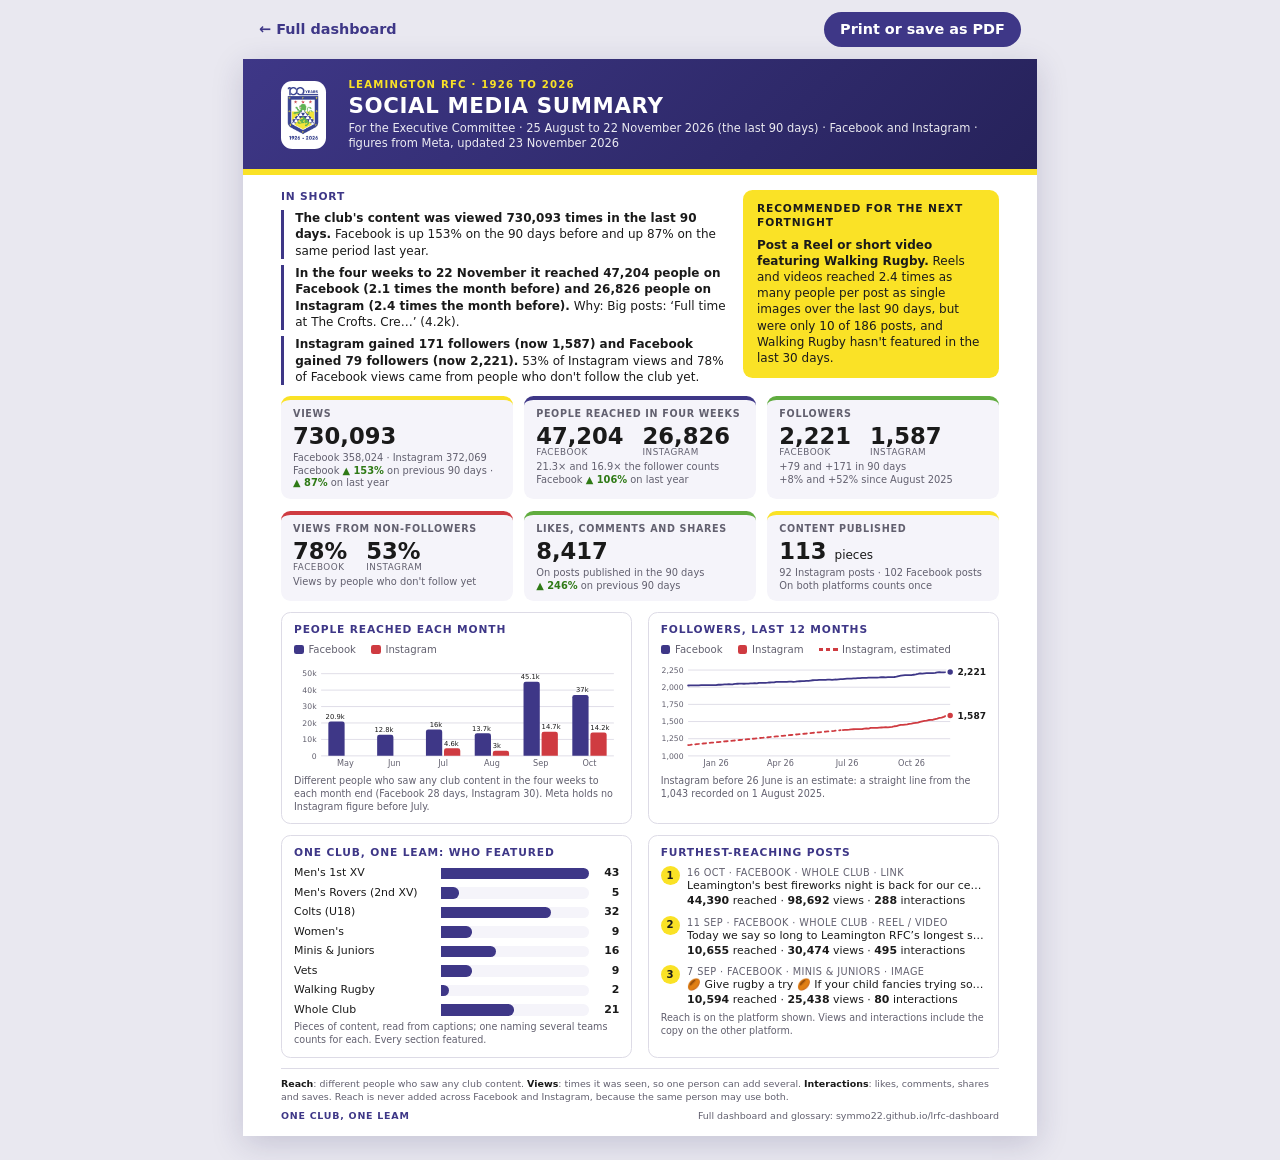
==== commit d82eadcb: "Daily snapshot: 2026-11-23" ====
--- a/docs/exec.html
+++ b/docs/exec.html
@@ -78,17 +78,17 @@
     <div>
       <div class="kicker">Leamington RFC · 1926 to 2026</div>
       <h1>Social media summary</h1>
-      <p>For the Executive Committee · 24 August to 21 November 2026 (the last 90 days) · Facebook and Instagram · figures from Meta, updated 22 November 2026</p>
+      <p>For the Executive Committee · 25 August to 22 November 2026 (the last 90 days) · Facebook and Instagram · figures from Meta, updated 23 November 2026</p>
     </div>
   </header>
   <div class="body">
     <section class="short">
-      <div><h2>In short</h2><ol><li><strong>The club's content was viewed 722,716 times in the last 90 days.</strong> Facebook is up 151% on the 90 days before and up 87% on the same period last year.</li><li><strong>In the four weeks to 21 November it reached 48,056 people on Facebook (2.1 times the month before) and 27,129 people on Instagram (2.6 times the month before).</strong> Why: Big posts: ‘Full time at The Crofts. Cre…’ (4.2k).</li><li><strong>Instagram gained 172 followers (now 1,585) and Facebook gained 79 followers (now 2,221).</strong> 53% of Instagram views and 78% of Facebook views came from people who don't follow the club yet.</li></ol></div>
-      <div class="rec"><h2>Recommended for the next fortnight</h2><strong>Post a Reel or short video featuring Walking Rugby.</strong> Reels and videos reached 2.4 times as many people per post as single images over the last 90 days, but were only 10 of 182 posts, and Walking Rugby hasn't featured in the last 30 days.</div>
+      <div><h2>In short</h2><ol><li><strong>The club's content was viewed 730,093 times in the last 90 days.</strong> Facebook is up 153% on the 90 days before and up 87% on the same period last year.</li><li><strong>In the four weeks to 22 November it reached 47,204 people on Facebook (2.1 times the month before) and 26,826 people on Instagram (2.4 times the month before).</strong> Why: Big posts: ‘Full time at The Crofts. Cre…’ (4.2k).</li><li><strong>Instagram gained 171 followers (now 1,587) and Facebook gained 79 followers (now 2,221).</strong> 53% of Instagram views and 78% of Facebook views came from people who don't follow the club yet.</li></ol></div>
+      <div class="rec"><h2>Recommended for the next fortnight</h2><strong>Post a Reel or short video featuring Walking Rugby.</strong> Reels and videos reached 2.4 times as many people per post as single images over the last 90 days, but were only 10 of 186 posts, and Walking Rugby hasn't featured in the last 30 days.</div>
     </section>
-    <section class="tiles"><div class='tile' style='border-top-color:#FAE226'><h3>Views</h3><div class='big'>722,716</div><div class='sub'>Facebook 355,268 · Instagram 367,448<br>Facebook <span class='up'>▲ 151%</span> on previous 90 days · <span class='up'>▲ 87%</span> on last year</div></div><div class='tile' style='border-top-color:#3E3787'><h3>People reached in four weeks</h3><div class='big'><div class='pair'><div>48,056<small>Facebook</small></div><div>27,129<small>Instagram</small></div></div></div><div class='sub'>21.6× and 17.1× the follower counts<br>Facebook <span class='up'>▲ 103%</span> on last year</div></div><div class='tile' style='border-top-color:#60AC3F'><h3>Followers</h3><div class='big'><div class='pair'><div>2,221<small>Facebook</small></div><div>1,585<small>Instagram</small></div></div></div><div class='sub'>+79 and +172 in 90 days<br>+8% and +52% since August 2025</div></div><div class='tile' style='border-top-color:#CF3B41'><h3>Views from non-followers</h3><div class='big'><div class='pair'><div>78%<small>Facebook</small></div><div>53%<small>Instagram</small></div></div></div><div class='sub'>Views by people who don't follow yet</div></div><div class='tile' style='border-top-color:#60AC3F'><h3>Likes, comments and shares</h3><div class='big'>8,241</div><div class='sub'>On posts published in the 90 days<br><span class='up'>▲ 239%</span> on previous 90 days</div></div><div class='tile' style='border-top-color:#FAE226'><h3>Content published</h3><div class='big'>110 <span class='unit'>pieces</span></div><div class='sub'>90 Instagram posts · 100 Facebook posts<br>On both platforms counts once</div></div></section>
-    <section class="two"><div class='panel'><h2>People reached each month</h2><div class='legend'><span><i style='background:#3E3787'></i>Facebook</span><span><i style='background:#CF3B41'></i>Instagram</span></div><svg viewBox='0 0 360 122' role='img' aria-label='Column chart of people reached each month on Facebook and Instagram' xmlns='http://www.w3.org/2000/svg'><line x1='30' x2='354' y1='105.0' y2='105.0' stroke='#dddbe6' stroke-width='1'/><text x='25' y='108.0' text-anchor='end' font-size='8.5' fill='#62606f'>0</text><line x1='30' x2='354' y1='86.8' y2='86.8' stroke='#dddbe6' stroke-width='1'/><text x='25' y='89.8' text-anchor='end' font-size='8.5' fill='#62606f'>10k</text><line x1='30' x2='354' y1='68.6' y2='68.6' stroke='#dddbe6' stroke-width='1'/><text x='25' y='71.6' text-anchor='end' font-size='8.5' fill='#62606f'>20k</text><line x1='30' x2='354' y1='50.4' y2='50.4' stroke='#dddbe6' stroke-width='1'/><text x='25' y='53.4' text-anchor='end' font-size='8.5' fill='#62606f'>30k</text><line x1='30' x2='354' y1='32.2' y2='32.2' stroke='#dddbe6' stroke-width='1'/><text x='25' y='35.2' text-anchor='end' font-size='8.5' fill='#62606f'>40k</text><line x1='30' x2='354' y1='14.0' y2='14.0' stroke='#dddbe6' stroke-width='1'/><text x='25' y='17.0' text-anchor='end' font-size='8.5' fill='#62606f'>50k</text><path d='M38.0,105.0 V69.5 Q38.0,67.0 40.5,67.0 H53.5 Q56.0,67.0 56.0,69.5 V105.0 Z' fill='#3E3787'><title>Facebook, May: 20,861 people</title></path><text x='56.0' y='64.0' text-anchor='end' font-size='7.5' fill='#1a1a1a'>20.9k</text><text x='57.0' y='116' text-anchor='middle' font-size='9' fill='#62606f'>May</text><path d='M92.0,105.0 V84.2 Q92.0,81.7 94.5,81.7 H107.5 Q110.0,81.7 110.0,84.2 V105.0 Z' fill='#3E3787'><title>Facebook, Jun: 12,816 people</title></path><text x='110.0' y='78.7' text-anchor='end' font-size='7.5' fill='#1a1a1a'>12.8k</text><text x='111.0' y='116' text-anchor='middle' font-size='9' fill='#62606f'>Jun</text><path d='M146.0,105.0 V78.4 Q146.0,75.9 148.5,75.9 H161.5 Q164.0,75.9 164.0,78.4 V105.0 Z' fill='#3E3787'><title>Facebook, Jul: 15,986 people</title></path><text x='164.0' y='72.9' text-anchor='end' font-size='7.5' fill='#1a1a1a'>16k</text><path d='M166.0,105.0 V99.2 Q166.0,96.7 168.5,96.7 H181.5 Q184.0,96.7 184.0,99.2 V105.0 Z' fill='#CF3B41'><title>Instagram, Jul: 4,569 people</title></path><text x='166.0' y='93.7' text-anchor='start' font-size='7.5' fill='#1a1a1a'>4.6k</text><text x='165.0' y='116' text-anchor='middle' font-size='9' fill='#62606f'>Jul</text><path d='M200.0,105.0 V82.5 Q200.0,80.0 202.5,80.0 H215.5 Q218.0,80.0 218.0,82.5 V105.0 Z' fill='#3E3787'><title>Facebook, Aug: 13,736 people</title></path><text x='218.0' y='77.0' text-anchor='end' font-size='7.5' fill='#1a1a1a'>13.7k</text><path d='M220.0,105.0 V101.9 Q220.0,99.4 222.5,99.4 H235.5 Q238.0,99.4 238.0,101.9 V105.0 Z' fill='#CF3B41'><title>Instagram, Aug: 3,050 people</title></path><text x='220.0' y='96.4' text-anchor='start' font-size='7.5' fill='#1a1a1a'>3k</text><text x='219.0' y='116' text-anchor='middle' font-size='9' fill='#62606f'>Aug</text><path d='M254.0,105.0 V25.4 Q254.0,22.9 256.5,22.9 H269.5 Q272.0,22.9 272.0,25.4 V105.0 Z' fill='#3E3787'><title>Facebook, Sep: 45,136 people</title></path><text x='272.0' y='19.9' text-anchor='end' font-size='7.5' fill='#1a1a1a'>45.1k</text><path d='M274.0,105.0 V80.7 Q274.0,78.2 276.5,78.2 H289.5 Q292.0,78.2 292.0,80.7 V105.0 Z' fill='#CF3B41'><title>Instagram, Sep: 14,749 people</title></path><text x='274.0' y='75.2' text-anchor='start' font-size='7.5' fill='#1a1a1a'>14.7k</text><text x='273.0' y='116' text-anchor='middle' font-size='9' fill='#62606f'>Sep</text><path d='M308.0,105.0 V40.1 Q308.0,37.6 310.5,37.6 H323.5 Q326.0,37.6 326.0,40.1 V105.0 Z' fill='#3E3787'><title>Facebook, Oct: 37,015 people</title></path><text x='326.0' y='34.6' text-anchor='end' font-size='7.5' fill='#1a1a1a'>37k</text><path d='M328.0,105.0 V81.7 Q328.0,79.2 330.5,79.2 H343.5 Q346.0,79.2 346.0,81.7 V105.0 Z' fill='#CF3B41'><title>Instagram, Oct: 14,154 people</title></path><text x='328.0' y='76.2' text-anchor='start' font-size='7.5' fill='#1a1a1a'>14.2k</text><text x='327.0' y='116' text-anchor='middle' font-size='9' fill='#62606f'>Oct</text></svg><p class='cap'>Different people who saw any club content in the four weeks to each month end (Facebook 28 days, Instagram 30). Meta holds no Instagram figure before July.</p></div><div class='panel'><h2>Followers, last 12 months</h2><div class='legend'><span><i style='background:#3E3787'></i>Facebook</span><span><i style='background:#CF3B41'></i>Instagram</span><span><i class='dash'></i>Instagram, estimated</span></div><svg viewBox='0 0 360 122' role='img' aria-label='Line chart of Facebook and Instagram followers over the last 12 months' xmlns='http://www.w3.org/2000/svg'><line x1='30' x2='320' y1='105.0' y2='105.0' stroke='#dddbe6' stroke-width='1'/><text x='25' y='108.0' text-anchor='end' font-size='8.5' fill='#62606f'>1,000</text><line x1='30' x2='320' y1='86.0' y2='86.0' stroke='#dddbe6' stroke-width='1'/><text x='25' y='89.0' text-anchor='end' font-size='8.5' fill='#62606f'>1,250</text><line x1='30' x2='320' y1='67.0' y2='67.0' stroke='#dddbe6' stroke-width='1'/><text x='25' y='70.0' text-anchor='end' font-size='8.5' fill='#62606f'>1,500</text><line x1='30' x2='320' y1='48.0' y2='48.0' stroke='#dddbe6' stroke-width='1'/><text x='25' y='51.0' text-anchor='end' font-size='8.5' fill='#62606f'>1,750</text><line x1='30' x2='320' y1='29.0' y2='29.0' stroke='#dddbe6' stroke-width='1'/><text x='25' y='32.0' text-anchor='end' font-size='8.5' fill='#62606f'>2,000</text><line x1='30' x2='320' y1='10.0' y2='10.0' stroke='#dddbe6' stroke-width='1'/><text x='25' y='13.0' text-anchor='end' font-size='8.5' fill='#62606f'>2,250</text><text x='63.3' y='116' text-anchor='middle' font-size='9' fill='#62606f'>Jan 26</text><text x='134.6' y='116' text-anchor='middle' font-size='9' fill='#62606f'>Apr 26</text><text x='205.9' y='116' text-anchor='middle' font-size='9' fill='#62606f'>Jul 26</text><text x='279.6' y='116' text-anchor='middle' font-size='9' fill='#62606f'>Oct 26</text><path d='M30.0,93.1 L32.4,92.8 L34.8,92.6 L37.1,92.4 L39.5,92.2 L41.9,91.9 L44.3,91.7 L46.6,91.5 L49.0,91.2 L51.4,91.0 L53.8,90.8 L56.1,90.6 L58.5,90.3 L60.9,90.1 L63.3,89.9 L65.7,89.6 L68.0,89.4 L70.4,89.2 L72.8,89.0 L75.2,88.7 L77.5,88.5 L79.9,88.3 L82.3,88.1 L84.7,87.8 L87.0,87.6 L89.4,87.4 L91.8,87.1 L94.2,86.9 L96.6,86.7 L98.9,86.5 L101.3,86.2 L103.7,86.0 L106.1,85.8 L108.4,85.5 L110.8,85.3 L113.2,85.1 L115.6,84.9 L118.0,84.6 L120.3,84.4 L122.7,84.2 L125.1,83.9 L127.5,83.7 L129.8,83.5 L132.2,83.3 L134.6,83.0 L137.0,82.7 L139.3,82.5 L141.7,82.3 L144.1,82.0 L146.5,81.8 L148.9,81.6 L151.2,81.4 L153.6,81.1 L156.0,80.9 L158.4,80.7 L160.7,80.5 L163.1,80.2 L165.5,80.0 L167.9,79.8 L170.2,79.5 L172.6,79.3 L175.0,79.1 L177.4,78.9 L179.8,78.6 L182.1,78.4 L184.5,78.2 L186.9,77.9 L189.3,77.7 L191.6,77.5 L194.0,77.3 L196.4,77.0 L198.8,76.8 L201.1,76.6' fill='none' stroke='#CF3B41' stroke-width='2' stroke-dasharray='4 4' stroke-linecap='round'/><path d='M30.0,27.0 L32.4,27.1 L34.8,27.1 L37.1,26.9 L39.5,27.0 L41.9,26.9 L44.3,26.9 L46.6,26.8 L49.0,26.8 L51.4,26.8 L53.8,26.7 L56.1,26.7 L58.5,26.6 L60.9,26.6 L63.3,26.6 L65.7,26.3 L68.0,26.2 L70.4,26.0 L72.8,25.9 L75.2,25.7 L77.5,25.9 L79.9,25.7 L82.3,25.5 L84.7,25.3 L87.0,25.1 L89.4,25.1 L91.8,25.1 L94.2,25.2 L96.6,25.0 L98.9,24.7 L101.3,24.7 L103.7,24.6 L106.1,24.7 L108.4,24.2 L110.8,24.2 L113.2,24.2 L115.6,24.1 L118.0,23.9 L120.3,24.1 L122.7,23.8 L125.1,23.7 L127.5,23.1 L129.8,23.1 L132.2,23.2 L134.6,23.1 L137.0,23.1 L139.3,23.1 L141.7,22.9 L144.1,22.8 L146.5,22.8 L148.9,22.9 L151.2,22.6 L153.6,22.5 L156.0,22.4 L158.4,22.2 L160.7,22.2 L163.1,21.9 L165.5,21.8 L167.9,21.4 L170.2,21.1 L172.6,21.2 L175.0,20.8 L177.4,20.9 L179.8,20.9 L182.1,20.8 L184.5,20.7 L186.9,20.6 L189.3,20.8 L191.6,20.6 L194.0,20.6 L196.4,20.3 L198.8,20.1 L201.1,20.1 L203.5,19.9 L205.9,19.6 L208.3,19.6 L210.7,19.6 L213.0,19.3 L215.4,19.2 L217.8,18.9 L220.2,18.9 L222.5,18.8 L224.9,18.7 L227.3,18.7 L229.7,18.5 L232.0,18.4 L234.4,18.3 L236.8,18.3 L239.2,18.3 L241.6,18.2 L243.9,18.0 L246.3,18.0 L248.7,18.0 L251.1,18.0 L253.4,17.9 L255.8,17.9 L258.2,17.8 L260.6,17.4 L263.0,16.8 L265.3,16.2 L267.7,15.9 L270.1,15.6 L272.5,15.6 L274.8,15.7 L277.2,15.7 L279.6,15.4 L282.0,14.9 L284.3,14.6 L286.7,13.7 L289.1,13.9 L291.5,13.7 L293.9,13.6 L296.2,13.3 L298.6,13.3 L301.0,13.4 L303.4,13.2 L305.7,12.7 L308.1,12.4 L310.5,12.4 L312.9,12.4 L315.2,12.4 L317.6,12.4 L320.0,12.2' fill='none' stroke='#3E3787' stroke-width='2' stroke-linejoin='round' stroke-linecap='round'/><path d='M201.1,76.6 L203.5,76.5 L205.9,76.3 L208.3,76.2 L210.7,75.7 L213.0,75.8 L215.4,75.7 L217.8,75.4 L220.2,75.5 L222.5,75.5 L224.9,75.1 L227.3,74.8 L229.7,74.9 L232.0,74.7 L234.4,74.2 L236.8,74.1 L239.2,74.1 L241.6,74.0 L243.9,73.8 L246.3,73.7 L248.7,73.5 L251.1,73.6 L253.4,73.5 L255.8,73.3 L258.2,72.5 L260.6,72.2 L263.0,71.5 L265.3,70.9 L267.7,70.8 L270.1,70.3 L272.5,70.2 L274.8,69.5 L277.2,69.4 L279.6,69.1 L282.0,68.5 L284.3,68.4 L286.7,67.6 L289.1,67.2 L291.5,66.3 L293.9,65.9 L296.2,65.5 L298.6,65.1 L301.0,65.3 L303.4,64.4 L305.7,63.9 L308.1,63.3 L310.5,62.7 L312.9,62.4 L315.2,60.9 L317.6,60.5 L320.0,60.5' fill='none' stroke='#CF3B41' stroke-width='2' stroke-linejoin='round' stroke-linecap='round'/><circle cx='320.0' cy='12.2' r='4' fill='#3E3787' stroke='#fff' stroke-width='2'/><text x='328.0' y='15.7' font-size='10' font-weight='700' fill='#1a1a1a'>2,221</text><circle cx='320.0' cy='60.5' r='4' fill='#CF3B41' stroke='#fff' stroke-width='2'/><text x='328.0' y='64.0' font-size='10' font-weight='700' fill='#1a1a1a'>1,585</text></svg><p class='cap'>Instagram before 26 June is an estimate: a straight line from the 1,043 recorded on 1 August 2025.</p></div></section>
-    <section class="two"><div class='panel'><h2>One Club, One Leam: who featured</h2><div class='cov'><div class='row'><span>Men&#x27;s 1st XV</span><div class='track'><div class='fill' style='width:100%'></div></div><span class='n'>42</span></div><div class='row'><span>Men&#x27;s Rovers (2nd XV)</span><div class='track'><div class='fill' style='width:12%'></div></div><span class='n'>5</span></div><div class='row'><span>Colts (U18)</span><div class='track'><div class='fill' style='width:74%'></div></div><span class='n'>31</span></div><div class='row'><span>Women&#x27;s</span><div class='track'><div class='fill' style='width:21%'></div></div><span class='n'>9</span></div><div class='row'><span>Minis &amp; Juniors</span><div class='track'><div class='fill' style='width:33%'></div></div><span class='n'>14</span></div><div class='row'><span>Vets</span><div class='track'><div class='fill' style='width:19%'></div></div><span class='n'>8</span></div><div class='row'><span>Walking Rugby</span><div class='track'><div class='fill' style='width:5%'></div></div><span class='n'>2</span></div><div class='row'><span>Whole Club</span><div class='track'><div class='fill' style='width:50%'></div></div><span class='n'>21</span></div></div><p class='cap'>Pieces of content, read from captions; one naming several teams counts for each. Every section featured.</p></div><div class='panel'><h2>Furthest-reaching posts</h2><ol class='top'><li><span class='rank'>1</span><div><div class='meta'>16 Oct · Facebook · Whole Club · Link</div><a href='https://www.facebook.com/1633445288718753/posts/1660657145997567'><div class='capt'>Leamington&#x27;s best fireworks night is back for our centenary year 🎆 Top quality fireworks display ✅ Fairground </div></a><div><b>44,390</b> reached · <b>98,681</b> views · <b>288</b> interactions</div></div></li><li><span class='rank'>2</span><div><div class='meta'>11 Sep · Facebook · Whole Club · Reel / video</div><a href='https://www.facebook.com/reel/1722882032124799/'><div class='capt'>Today we say so long to Leamington RFC’s longest standing supporter Dick Ashley. Having joined the club in his</div></a><div><b>10,642</b> reached · <b>30,462</b> views · <b>495</b> interactions</div></div></li><li><span class='rank'>3</span><div><div class='meta'>7 Sep · Facebook · Minis &amp; Juniors · Image</div><a href='https://www.facebook.com/1633445288718753/posts/1621715429891739'><div class='capt'>🏉 Give rugby a try 🏉 If your child fancies trying something new, come down to Moorefields and have a go. Boys </div></a><div><b>10,594</b> reached · <b>25,437</b> views · <b>80</b> interactions</div></div></li></ol><p class='cap'>Reach is on the platform shown. Views and interactions include the copy on the other platform.</p></div></section>
+    <section class="tiles"><div class='tile' style='border-top-color:#FAE226'><h3>Views</h3><div class='big'>730,093</div><div class='sub'>Facebook 358,024 · Instagram 372,069<br>Facebook <span class='up'>▲ 153%</span> on previous 90 days · <span class='up'>▲ 87%</span> on last year</div></div><div class='tile' style='border-top-color:#3E3787'><h3>People reached in four weeks</h3><div class='big'><div class='pair'><div>47,204<small>Facebook</small></div><div>26,826<small>Instagram</small></div></div></div><div class='sub'>21.3× and 16.9× the follower counts<br>Facebook <span class='up'>▲ 106%</span> on last year</div></div><div class='tile' style='border-top-color:#60AC3F'><h3>Followers</h3><div class='big'><div class='pair'><div>2,221<small>Facebook</small></div><div>1,587<small>Instagram</small></div></div></div><div class='sub'>+79 and +171 in 90 days<br>+8% and +52% since August 2025</div></div><div class='tile' style='border-top-color:#CF3B41'><h3>Views from non-followers</h3><div class='big'><div class='pair'><div>78%<small>Facebook</small></div><div>53%<small>Instagram</small></div></div></div><div class='sub'>Views by people who don't follow yet</div></div><div class='tile' style='border-top-color:#60AC3F'><h3>Likes, comments and shares</h3><div class='big'>8,417</div><div class='sub'>On posts published in the 90 days<br><span class='up'>▲ 246%</span> on previous 90 days</div></div><div class='tile' style='border-top-color:#FAE226'><h3>Content published</h3><div class='big'>113 <span class='unit'>pieces</span></div><div class='sub'>92 Instagram posts · 102 Facebook posts<br>On both platforms counts once</div></div></section>
+    <section class="two"><div class='panel'><h2>People reached each month</h2><div class='legend'><span><i style='background:#3E3787'></i>Facebook</span><span><i style='background:#CF3B41'></i>Instagram</span></div><svg viewBox='0 0 360 122' role='img' aria-label='Column chart of people reached each month on Facebook and Instagram' xmlns='http://www.w3.org/2000/svg'><line x1='30' x2='354' y1='105.0' y2='105.0' stroke='#dddbe6' stroke-width='1'/><text x='25' y='108.0' text-anchor='end' font-size='8.5' fill='#62606f'>0</text><line x1='30' x2='354' y1='86.8' y2='86.8' stroke='#dddbe6' stroke-width='1'/><text x='25' y='89.8' text-anchor='end' font-size='8.5' fill='#62606f'>10k</text><line x1='30' x2='354' y1='68.6' y2='68.6' stroke='#dddbe6' stroke-width='1'/><text x='25' y='71.6' text-anchor='end' font-size='8.5' fill='#62606f'>20k</text><line x1='30' x2='354' y1='50.4' y2='50.4' stroke='#dddbe6' stroke-width='1'/><text x='25' y='53.4' text-anchor='end' font-size='8.5' fill='#62606f'>30k</text><line x1='30' x2='354' y1='32.2' y2='32.2' stroke='#dddbe6' stroke-width='1'/><text x='25' y='35.2' text-anchor='end' font-size='8.5' fill='#62606f'>40k</text><line x1='30' x2='354' y1='14.0' y2='14.0' stroke='#dddbe6' stroke-width='1'/><text x='25' y='17.0' text-anchor='end' font-size='8.5' fill='#62606f'>50k</text><path d='M38.0,105.0 V69.5 Q38.0,67.0 40.5,67.0 H53.5 Q56.0,67.0 56.0,69.5 V105.0 Z' fill='#3E3787'><title>Facebook, May: 20,861 people</title></path><text x='56.0' y='64.0' text-anchor='end' font-size='7.5' fill='#1a1a1a'>20.9k</text><text x='57.0' y='116' text-anchor='middle' font-size='9' fill='#62606f'>May</text><path d='M92.0,105.0 V84.2 Q92.0,81.7 94.5,81.7 H107.5 Q110.0,81.7 110.0,84.2 V105.0 Z' fill='#3E3787'><title>Facebook, Jun: 12,816 people</title></path><text x='110.0' y='78.7' text-anchor='end' font-size='7.5' fill='#1a1a1a'>12.8k</text><text x='111.0' y='116' text-anchor='middle' font-size='9' fill='#62606f'>Jun</text><path d='M146.0,105.0 V78.4 Q146.0,75.9 148.5,75.9 H161.5 Q164.0,75.9 164.0,78.4 V105.0 Z' fill='#3E3787'><title>Facebook, Jul: 15,986 people</title></path><text x='164.0' y='72.9' text-anchor='end' font-size='7.5' fill='#1a1a1a'>16k</text><path d='M166.0,105.0 V99.2 Q166.0,96.7 168.5,96.7 H181.5 Q184.0,96.7 184.0,99.2 V105.0 Z' fill='#CF3B41'><title>Instagram, Jul: 4,569 people</title></path><text x='166.0' y='93.7' text-anchor='start' font-size='7.5' fill='#1a1a1a'>4.6k</text><text x='165.0' y='116' text-anchor='middle' font-size='9' fill='#62606f'>Jul</text><path d='M200.0,105.0 V82.5 Q200.0,80.0 202.5,80.0 H215.5 Q218.0,80.0 218.0,82.5 V105.0 Z' fill='#3E3787'><title>Facebook, Aug: 13,736 people</title></path><text x='218.0' y='77.0' text-anchor='end' font-size='7.5' fill='#1a1a1a'>13.7k</text><path d='M220.0,105.0 V101.9 Q220.0,99.4 222.5,99.4 H235.5 Q238.0,99.4 238.0,101.9 V105.0 Z' fill='#CF3B41'><title>Instagram, Aug: 3,050 people</title></path><text x='220.0' y='96.4' text-anchor='start' font-size='7.5' fill='#1a1a1a'>3k</text><text x='219.0' y='116' text-anchor='middle' font-size='9' fill='#62606f'>Aug</text><path d='M254.0,105.0 V25.4 Q254.0,22.9 256.5,22.9 H269.5 Q272.0,22.9 272.0,25.4 V105.0 Z' fill='#3E3787'><title>Facebook, Sep: 45,136 people</title></path><text x='272.0' y='19.9' text-anchor='end' font-size='7.5' fill='#1a1a1a'>45.1k</text><path d='M274.0,105.0 V80.7 Q274.0,78.2 276.5,78.2 H289.5 Q292.0,78.2 292.0,80.7 V105.0 Z' fill='#CF3B41'><title>Instagram, Sep: 14,749 people</title></path><text x='274.0' y='75.2' text-anchor='start' font-size='7.5' fill='#1a1a1a'>14.7k</text><text x='273.0' y='116' text-anchor='middle' font-size='9' fill='#62606f'>Sep</text><path d='M308.0,105.0 V40.1 Q308.0,37.6 310.5,37.6 H323.5 Q326.0,37.6 326.0,40.1 V105.0 Z' fill='#3E3787'><title>Facebook, Oct: 37,015 people</title></path><text x='326.0' y='34.6' text-anchor='end' font-size='7.5' fill='#1a1a1a'>37k</text><path d='M328.0,105.0 V81.7 Q328.0,79.2 330.5,79.2 H343.5 Q346.0,79.2 346.0,81.7 V105.0 Z' fill='#CF3B41'><title>Instagram, Oct: 14,154 people</title></path><text x='328.0' y='76.2' text-anchor='start' font-size='7.5' fill='#1a1a1a'>14.2k</text><text x='327.0' y='116' text-anchor='middle' font-size='9' fill='#62606f'>Oct</text></svg><p class='cap'>Different people who saw any club content in the four weeks to each month end (Facebook 28 days, Instagram 30). Meta holds no Instagram figure before July.</p></div><div class='panel'><h2>Followers, last 12 months</h2><div class='legend'><span><i style='background:#3E3787'></i>Facebook</span><span><i style='background:#CF3B41'></i>Instagram</span><span><i class='dash'></i>Instagram, estimated</span></div><svg viewBox='0 0 360 122' role='img' aria-label='Line chart of Facebook and Instagram followers over the last 12 months' xmlns='http://www.w3.org/2000/svg'><line x1='30' x2='320' y1='105.0' y2='105.0' stroke='#dddbe6' stroke-width='1'/><text x='25' y='108.0' text-anchor='end' font-size='8.5' fill='#62606f'>1,000</text><line x1='30' x2='320' y1='86.0' y2='86.0' stroke='#dddbe6' stroke-width='1'/><text x='25' y='89.0' text-anchor='end' font-size='8.5' fill='#62606f'>1,250</text><line x1='30' x2='320' y1='67.0' y2='67.0' stroke='#dddbe6' stroke-width='1'/><text x='25' y='70.0' text-anchor='end' font-size='8.5' fill='#62606f'>1,500</text><line x1='30' x2='320' y1='48.0' y2='48.0' stroke='#dddbe6' stroke-width='1'/><text x='25' y='51.0' text-anchor='end' font-size='8.5' fill='#62606f'>1,750</text><line x1='30' x2='320' y1='29.0' y2='29.0' stroke='#dddbe6' stroke-width='1'/><text x='25' y='32.0' text-anchor='end' font-size='8.5' fill='#62606f'>2,000</text><line x1='30' x2='320' y1='10.0' y2='10.0' stroke='#dddbe6' stroke-width='1'/><text x='25' y='13.0' text-anchor='end' font-size='8.5' fill='#62606f'>2,250</text><text x='60.9' y='116' text-anchor='middle' font-size='9' fill='#62606f'>Jan 26</text><text x='132.2' y='116' text-anchor='middle' font-size='9' fill='#62606f'>Apr 26</text><text x='205.9' y='116' text-anchor='middle' font-size='9' fill='#62606f'>Jul 26</text><text x='277.2' y='116' text-anchor='middle' font-size='9' fill='#62606f'>Oct 26</text><path d='M30.0,93.0 L32.4,92.8 L34.8,92.5 L37.1,92.3 L39.5,92.0 L41.9,91.8 L44.3,91.5 L46.6,91.3 L49.0,91.1 L51.4,90.9 L53.8,90.6 L56.1,90.4 L58.5,90.2 L60.9,90.0 L63.3,89.7 L65.7,89.5 L68.0,89.3 L70.4,89.0 L72.8,88.8 L75.2,88.6 L77.5,88.4 L79.9,88.1 L82.3,87.9 L84.7,87.7 L87.0,87.4 L89.4,87.2 L91.8,87.0 L94.2,86.8 L96.6,86.5 L98.9,86.3 L101.3,86.1 L103.7,85.8 L106.1,85.5 L108.4,85.3 L110.8,85.1 L113.2,84.9 L115.6,84.6 L118.0,84.4 L120.3,84.2 L122.7,83.9 L125.1,83.7 L127.5,83.5 L129.8,83.3 L132.2,83.0 L134.6,82.8 L137.0,82.6 L139.3,82.4 L141.7,82.1 L144.1,81.9 L146.5,81.7 L148.9,81.4 L151.2,81.2 L153.6,81.0 L156.0,80.8 L158.4,80.5 L160.7,80.3 L163.1,80.1 L165.5,79.8 L167.9,79.5 L170.2,79.3 L172.6,79.1 L175.0,78.9 L177.4,78.6 L179.8,78.4 L182.1,78.2 L184.5,77.9 L186.9,77.7 L189.3,77.5 L191.6,77.3 L194.0,77.0 L196.4,76.8 L198.8,76.6' fill='none' stroke='#CF3B41' stroke-width='2' stroke-dasharray='4 4' stroke-linecap='round'/><path d='M30.0,27.1 L32.4,27.0 L34.8,27.0 L37.1,27.0 L39.5,27.0 L41.9,26.9 L44.3,26.8 L46.6,26.8 L49.0,26.8 L51.4,26.8 L53.8,26.7 L56.1,26.7 L58.5,26.6 L60.9,26.6 L63.3,26.3 L65.7,26.3 L68.0,26.1 L70.4,25.9 L72.8,25.9 L75.2,25.7 L77.5,25.8 L79.9,25.7 L82.3,25.4 L84.7,25.2 L87.0,25.1 L89.4,25.1 L91.8,25.2 L94.2,25.1 L96.6,25.0 L98.9,24.7 L101.3,24.7 L103.7,24.6 L106.1,24.7 L108.4,24.2 L110.8,24.2 L113.2,24.1 L115.6,24.1 L118.0,24.0 L120.3,23.8 L122.7,23.7 L125.1,23.6 L127.5,23.1 L129.8,23.2 L132.2,23.1 L134.6,23.1 L137.0,23.1 L139.3,23.1 L141.7,22.9 L144.1,22.8 L146.5,23.0 L148.9,22.8 L151.2,22.5 L153.6,22.4 L156.0,22.3 L158.4,22.2 L160.7,22.0 L163.1,22.1 L165.5,21.7 L167.9,21.3 L170.2,21.1 L172.6,21.1 L175.0,20.8 L177.4,20.9 L179.8,20.9 L182.1,20.8 L184.5,20.6 L186.9,20.6 L189.3,20.8 L191.6,20.6 L194.0,20.5 L196.4,20.3 L198.8,20.1 L201.1,20.1 L203.5,19.8 L205.9,19.6 L208.3,19.6 L210.7,19.5 L213.0,19.3 L215.4,19.3 L217.8,19.0 L220.2,18.9 L222.5,18.7 L224.9,18.7 L227.3,18.6 L229.7,18.5 L232.0,18.4 L234.4,18.4 L236.8,18.3 L239.2,18.3 L241.6,18.2 L243.9,18.0 L246.3,18.0 L248.7,18.1 L251.1,17.9 L253.4,17.9 L255.8,17.9 L258.2,17.7 L260.6,17.4 L263.0,16.7 L265.3,16.2 L267.7,15.9 L270.1,15.6 L272.5,15.6 L274.8,15.7 L277.2,15.7 L279.6,15.2 L282.0,14.8 L284.3,14.3 L286.7,13.7 L289.1,13.9 L291.5,13.6 L293.9,13.5 L296.2,13.4 L298.6,13.5 L301.0,13.4 L303.4,13.2 L305.7,12.7 L308.1,12.4 L310.5,12.5 L312.9,12.5 L315.2,12.4 L317.6,12.2 L320.0,12.2' fill='none' stroke='#3E3787' stroke-width='2' stroke-linejoin='round' stroke-linecap='round'/><path d='M201.1,76.4 L203.5,76.2 L205.9,76.2 L208.3,76.0 L210.7,75.6 L213.0,75.5 L215.4,75.4 L217.8,75.3 L220.2,75.3 L222.5,75.4 L224.9,74.8 L227.3,74.6 L229.7,74.8 L232.0,74.1 L234.4,74.0 L236.8,73.9 L239.2,74.0 L241.6,73.8 L243.9,73.6 L246.3,73.5 L248.7,73.3 L251.1,73.5 L253.4,73.2 L255.8,72.9 L258.2,72.2 L260.6,72.0 L263.0,71.3 L265.3,70.7 L267.7,70.6 L270.1,70.3 L272.5,70.1 L274.8,69.5 L277.2,69.2 L279.6,68.7 L282.0,68.4 L284.3,68.1 L286.7,67.4 L289.1,66.8 L291.5,66.2 L293.9,65.9 L296.2,65.3 L298.6,65.2 L301.0,65.0 L303.4,64.3 L305.7,63.7 L308.1,63.0 L310.5,62.6 L312.9,61.8 L315.2,60.8 L317.6,60.5 L320.0,60.4' fill='none' stroke='#CF3B41' stroke-width='2' stroke-linejoin='round' stroke-linecap='round'/><circle cx='320.0' cy='12.2' r='4' fill='#3E3787' stroke='#fff' stroke-width='2'/><text x='328.0' y='15.7' font-size='10' font-weight='700' fill='#1a1a1a'>2,221</text><circle cx='320.0' cy='60.4' r='4' fill='#CF3B41' stroke='#fff' stroke-width='2'/><text x='328.0' y='63.9' font-size='10' font-weight='700' fill='#1a1a1a'>1,587</text></svg><p class='cap'>Instagram before 26 June is an estimate: a straight line from the 1,043 recorded on 1 August 2025.</p></div></section>
+    <section class="two"><div class='panel'><h2>One Club, One Leam: who featured</h2><div class='cov'><div class='row'><span>Men&#x27;s 1st XV</span><div class='track'><div class='fill' style='width:100%'></div></div><span class='n'>43</span></div><div class='row'><span>Men&#x27;s Rovers (2nd XV)</span><div class='track'><div class='fill' style='width:12%'></div></div><span class='n'>5</span></div><div class='row'><span>Colts (U18)</span><div class='track'><div class='fill' style='width:74%'></div></div><span class='n'>32</span></div><div class='row'><span>Women&#x27;s</span><div class='track'><div class='fill' style='width:21%'></div></div><span class='n'>9</span></div><div class='row'><span>Minis &amp; Juniors</span><div class='track'><div class='fill' style='width:37%'></div></div><span class='n'>16</span></div><div class='row'><span>Vets</span><div class='track'><div class='fill' style='width:21%'></div></div><span class='n'>9</span></div><div class='row'><span>Walking Rugby</span><div class='track'><div class='fill' style='width:5%'></div></div><span class='n'>2</span></div><div class='row'><span>Whole Club</span><div class='track'><div class='fill' style='width:49%'></div></div><span class='n'>21</span></div></div><p class='cap'>Pieces of content, read from captions; one naming several teams counts for each. Every section featured.</p></div><div class='panel'><h2>Furthest-reaching posts</h2><ol class='top'><li><span class='rank'>1</span><div><div class='meta'>16 Oct · Facebook · Whole Club · Link</div><a href='https://www.facebook.com/1633445288718753/posts/1660657145997567'><div class='capt'>Leamington&#x27;s best fireworks night is back for our centenary year 🎆 Top quality fireworks display ✅ Fairground </div></a><div><b>44,390</b> reached · <b>98,692</b> views · <b>288</b> interactions</div></div></li><li><span class='rank'>2</span><div><div class='meta'>11 Sep · Facebook · Whole Club · Reel / video</div><a href='https://www.facebook.com/reel/1722882032124799/'><div class='capt'>Today we say so long to Leamington RFC’s longest standing supporter Dick Ashley. Having joined the club in his</div></a><div><b>10,655</b> reached · <b>30,474</b> views · <b>495</b> interactions</div></div></li><li><span class='rank'>3</span><div><div class='meta'>7 Sep · Facebook · Minis &amp; Juniors · Image</div><a href='https://www.facebook.com/1633445288718753/posts/1621715429891739'><div class='capt'>🏉 Give rugby a try 🏉 If your child fancies trying something new, come down to Moorefields and have a go. Boys </div></a><div><b>10,594</b> reached · <b>25,438</b> views · <b>80</b> interactions</div></div></li></ol><p class='cap'>Reach is on the platform shown. Views and interactions include the copy on the other platform.</p></div></section>
     <footer class="foot">
       <div><b>Reach</b>: different people who saw any club content. <b>Views</b>: times it was seen, so one person can add several. <b>Interactions</b>: likes, comments, shares and saves. Reach is never added across Facebook and Instagram, because the same person may use both.</div>
       <div class="sig"><span>ONE CLUB, ONE LEAM</span><span>Full dashboard and glossary: symmo22.github.io/lrfc-dashboard</span></div>
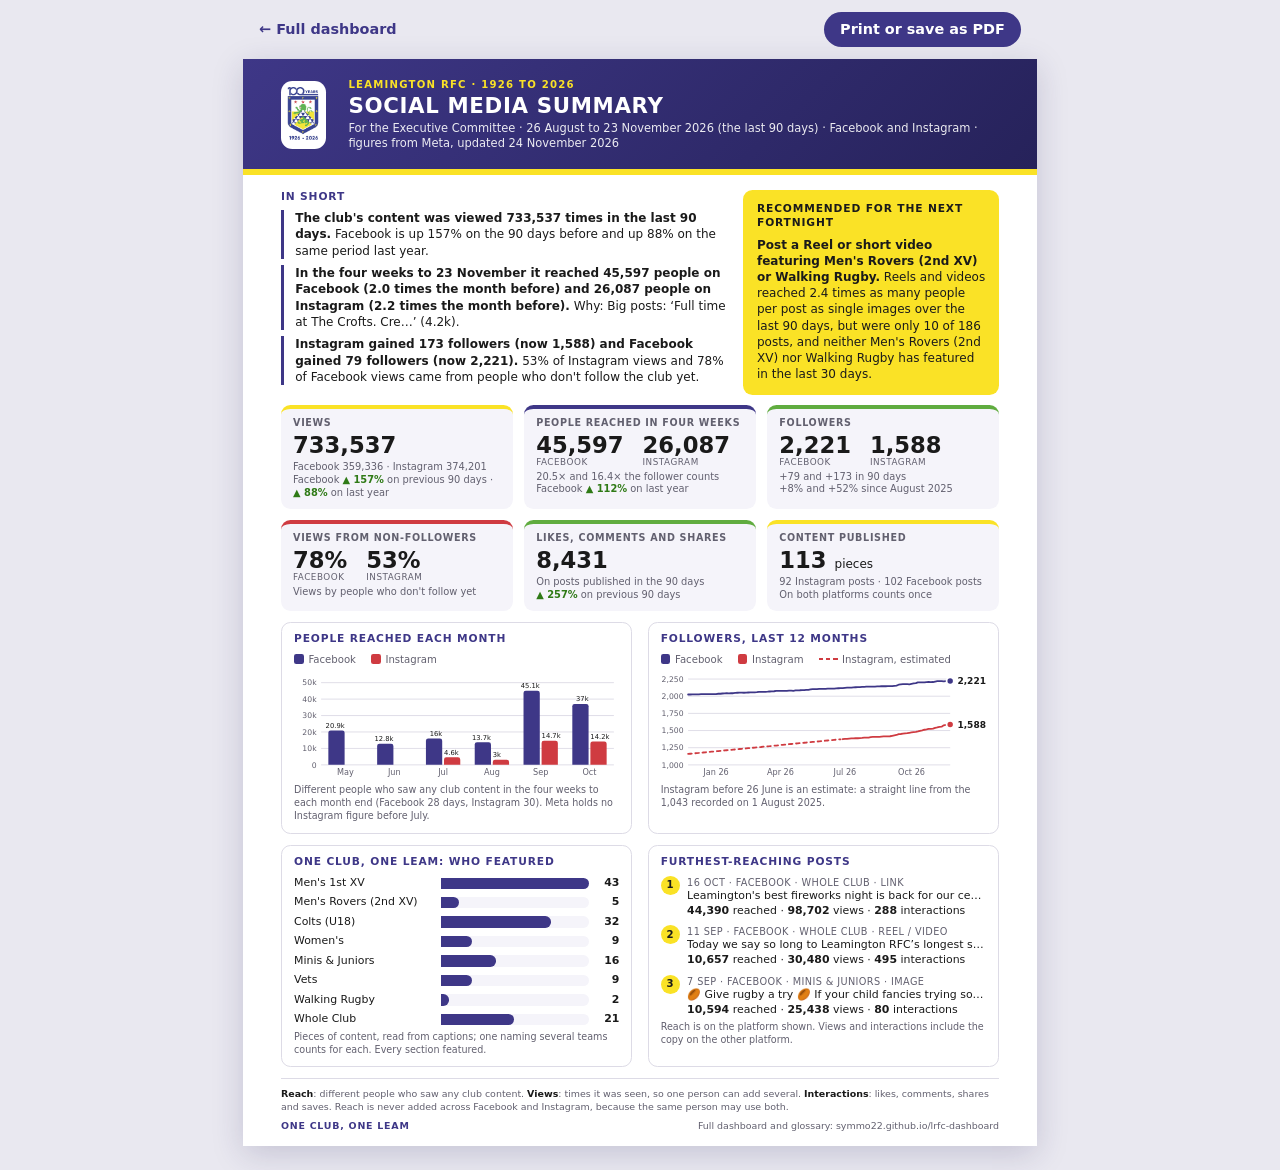
==== commit bf3fb5e5: "Daily snapshot: 2026-11-24" ====
--- a/docs/exec.html
+++ b/docs/exec.html
@@ -78,17 +78,17 @@
     <div>
       <div class="kicker">Leamington RFC · 1926 to 2026</div>
       <h1>Social media summary</h1>
-      <p>For the Executive Committee · 25 August to 22 November 2026 (the last 90 days) · Facebook and Instagram · figures from Meta, updated 23 November 2026</p>
+      <p>For the Executive Committee · 26 August to 23 November 2026 (the last 90 days) · Facebook and Instagram · figures from Meta, updated 24 November 2026</p>
     </div>
   </header>
   <div class="body">
     <section class="short">
-      <div><h2>In short</h2><ol><li><strong>The club's content was viewed 730,093 times in the last 90 days.</strong> Facebook is up 153% on the 90 days before and up 87% on the same period last year.</li><li><strong>In the four weeks to 22 November it reached 47,204 people on Facebook (2.1 times the month before) and 26,826 people on Instagram (2.4 times the month before).</strong> Why: Big posts: ‘Full time at The Crofts. Cre…’ (4.2k).</li><li><strong>Instagram gained 171 followers (now 1,587) and Facebook gained 79 followers (now 2,221).</strong> 53% of Instagram views and 78% of Facebook views came from people who don't follow the club yet.</li></ol></div>
-      <div class="rec"><h2>Recommended for the next fortnight</h2><strong>Post a Reel or short video featuring Walking Rugby.</strong> Reels and videos reached 2.4 times as many people per post as single images over the last 90 days, but were only 10 of 186 posts, and Walking Rugby hasn't featured in the last 30 days.</div>
+      <div><h2>In short</h2><ol><li><strong>The club's content was viewed 733,537 times in the last 90 days.</strong> Facebook is up 157% on the 90 days before and up 88% on the same period last year.</li><li><strong>In the four weeks to 23 November it reached 45,597 people on Facebook (2.0 times the month before) and 26,087 people on Instagram (2.2 times the month before).</strong> Why: Big posts: ‘Full time at The Crofts. Cre…’ (4.2k).</li><li><strong>Instagram gained 173 followers (now 1,588) and Facebook gained 79 followers (now 2,221).</strong> 53% of Instagram views and 78% of Facebook views came from people who don't follow the club yet.</li></ol></div>
+      <div class="rec"><h2>Recommended for the next fortnight</h2><strong>Post a Reel or short video featuring Men&#x27;s Rovers (2nd XV) or Walking Rugby.</strong> Reels and videos reached 2.4 times as many people per post as single images over the last 90 days, but were only 10 of 186 posts, and neither Men&#x27;s Rovers (2nd XV) nor Walking Rugby has featured in the last 30 days.</div>
     </section>
-    <section class="tiles"><div class='tile' style='border-top-color:#FAE226'><h3>Views</h3><div class='big'>730,093</div><div class='sub'>Facebook 358,024 · Instagram 372,069<br>Facebook <span class='up'>▲ 153%</span> on previous 90 days · <span class='up'>▲ 87%</span> on last year</div></div><div class='tile' style='border-top-color:#3E3787'><h3>People reached in four weeks</h3><div class='big'><div class='pair'><div>47,204<small>Facebook</small></div><div>26,826<small>Instagram</small></div></div></div><div class='sub'>21.3× and 16.9× the follower counts<br>Facebook <span class='up'>▲ 106%</span> on last year</div></div><div class='tile' style='border-top-color:#60AC3F'><h3>Followers</h3><div class='big'><div class='pair'><div>2,221<small>Facebook</small></div><div>1,587<small>Instagram</small></div></div></div><div class='sub'>+79 and +171 in 90 days<br>+8% and +52% since August 2025</div></div><div class='tile' style='border-top-color:#CF3B41'><h3>Views from non-followers</h3><div class='big'><div class='pair'><div>78%<small>Facebook</small></div><div>53%<small>Instagram</small></div></div></div><div class='sub'>Views by people who don't follow yet</div></div><div class='tile' style='border-top-color:#60AC3F'><h3>Likes, comments and shares</h3><div class='big'>8,417</div><div class='sub'>On posts published in the 90 days<br><span class='up'>▲ 246%</span> on previous 90 days</div></div><div class='tile' style='border-top-color:#FAE226'><h3>Content published</h3><div class='big'>113 <span class='unit'>pieces</span></div><div class='sub'>92 Instagram posts · 102 Facebook posts<br>On both platforms counts once</div></div></section>
-    <section class="two"><div class='panel'><h2>People reached each month</h2><div class='legend'><span><i style='background:#3E3787'></i>Facebook</span><span><i style='background:#CF3B41'></i>Instagram</span></div><svg viewBox='0 0 360 122' role='img' aria-label='Column chart of people reached each month on Facebook and Instagram' xmlns='http://www.w3.org/2000/svg'><line x1='30' x2='354' y1='105.0' y2='105.0' stroke='#dddbe6' stroke-width='1'/><text x='25' y='108.0' text-anchor='end' font-size='8.5' fill='#62606f'>0</text><line x1='30' x2='354' y1='86.8' y2='86.8' stroke='#dddbe6' stroke-width='1'/><text x='25' y='89.8' text-anchor='end' font-size='8.5' fill='#62606f'>10k</text><line x1='30' x2='354' y1='68.6' y2='68.6' stroke='#dddbe6' stroke-width='1'/><text x='25' y='71.6' text-anchor='end' font-size='8.5' fill='#62606f'>20k</text><line x1='30' x2='354' y1='50.4' y2='50.4' stroke='#dddbe6' stroke-width='1'/><text x='25' y='53.4' text-anchor='end' font-size='8.5' fill='#62606f'>30k</text><line x1='30' x2='354' y1='32.2' y2='32.2' stroke='#dddbe6' stroke-width='1'/><text x='25' y='35.2' text-anchor='end' font-size='8.5' fill='#62606f'>40k</text><line x1='30' x2='354' y1='14.0' y2='14.0' stroke='#dddbe6' stroke-width='1'/><text x='25' y='17.0' text-anchor='end' font-size='8.5' fill='#62606f'>50k</text><path d='M38.0,105.0 V69.5 Q38.0,67.0 40.5,67.0 H53.5 Q56.0,67.0 56.0,69.5 V105.0 Z' fill='#3E3787'><title>Facebook, May: 20,861 people</title></path><text x='56.0' y='64.0' text-anchor='end' font-size='7.5' fill='#1a1a1a'>20.9k</text><text x='57.0' y='116' text-anchor='middle' font-size='9' fill='#62606f'>May</text><path d='M92.0,105.0 V84.2 Q92.0,81.7 94.5,81.7 H107.5 Q110.0,81.7 110.0,84.2 V105.0 Z' fill='#3E3787'><title>Facebook, Jun: 12,816 people</title></path><text x='110.0' y='78.7' text-anchor='end' font-size='7.5' fill='#1a1a1a'>12.8k</text><text x='111.0' y='116' text-anchor='middle' font-size='9' fill='#62606f'>Jun</text><path d='M146.0,105.0 V78.4 Q146.0,75.9 148.5,75.9 H161.5 Q164.0,75.9 164.0,78.4 V105.0 Z' fill='#3E3787'><title>Facebook, Jul: 15,986 people</title></path><text x='164.0' y='72.9' text-anchor='end' font-size='7.5' fill='#1a1a1a'>16k</text><path d='M166.0,105.0 V99.2 Q166.0,96.7 168.5,96.7 H181.5 Q184.0,96.7 184.0,99.2 V105.0 Z' fill='#CF3B41'><title>Instagram, Jul: 4,569 people</title></path><text x='166.0' y='93.7' text-anchor='start' font-size='7.5' fill='#1a1a1a'>4.6k</text><text x='165.0' y='116' text-anchor='middle' font-size='9' fill='#62606f'>Jul</text><path d='M200.0,105.0 V82.5 Q200.0,80.0 202.5,80.0 H215.5 Q218.0,80.0 218.0,82.5 V105.0 Z' fill='#3E3787'><title>Facebook, Aug: 13,736 people</title></path><text x='218.0' y='77.0' text-anchor='end' font-size='7.5' fill='#1a1a1a'>13.7k</text><path d='M220.0,105.0 V101.9 Q220.0,99.4 222.5,99.4 H235.5 Q238.0,99.4 238.0,101.9 V105.0 Z' fill='#CF3B41'><title>Instagram, Aug: 3,050 people</title></path><text x='220.0' y='96.4' text-anchor='start' font-size='7.5' fill='#1a1a1a'>3k</text><text x='219.0' y='116' text-anchor='middle' font-size='9' fill='#62606f'>Aug</text><path d='M254.0,105.0 V25.4 Q254.0,22.9 256.5,22.9 H269.5 Q272.0,22.9 272.0,25.4 V105.0 Z' fill='#3E3787'><title>Facebook, Sep: 45,136 people</title></path><text x='272.0' y='19.9' text-anchor='end' font-size='7.5' fill='#1a1a1a'>45.1k</text><path d='M274.0,105.0 V80.7 Q274.0,78.2 276.5,78.2 H289.5 Q292.0,78.2 292.0,80.7 V105.0 Z' fill='#CF3B41'><title>Instagram, Sep: 14,749 people</title></path><text x='274.0' y='75.2' text-anchor='start' font-size='7.5' fill='#1a1a1a'>14.7k</text><text x='273.0' y='116' text-anchor='middle' font-size='9' fill='#62606f'>Sep</text><path d='M308.0,105.0 V40.1 Q308.0,37.6 310.5,37.6 H323.5 Q326.0,37.6 326.0,40.1 V105.0 Z' fill='#3E3787'><title>Facebook, Oct: 37,015 people</title></path><text x='326.0' y='34.6' text-anchor='end' font-size='7.5' fill='#1a1a1a'>37k</text><path d='M328.0,105.0 V81.7 Q328.0,79.2 330.5,79.2 H343.5 Q346.0,79.2 346.0,81.7 V105.0 Z' fill='#CF3B41'><title>Instagram, Oct: 14,154 people</title></path><text x='328.0' y='76.2' text-anchor='start' font-size='7.5' fill='#1a1a1a'>14.2k</text><text x='327.0' y='116' text-anchor='middle' font-size='9' fill='#62606f'>Oct</text></svg><p class='cap'>Different people who saw any club content in the four weeks to each month end (Facebook 28 days, Instagram 30). Meta holds no Instagram figure before July.</p></div><div class='panel'><h2>Followers, last 12 months</h2><div class='legend'><span><i style='background:#3E3787'></i>Facebook</span><span><i style='background:#CF3B41'></i>Instagram</span><span><i class='dash'></i>Instagram, estimated</span></div><svg viewBox='0 0 360 122' role='img' aria-label='Line chart of Facebook and Instagram followers over the last 12 months' xmlns='http://www.w3.org/2000/svg'><line x1='30' x2='320' y1='105.0' y2='105.0' stroke='#dddbe6' stroke-width='1'/><text x='25' y='108.0' text-anchor='end' font-size='8.5' fill='#62606f'>1,000</text><line x1='30' x2='320' y1='86.0' y2='86.0' stroke='#dddbe6' stroke-width='1'/><text x='25' y='89.0' text-anchor='end' font-size='8.5' fill='#62606f'>1,250</text><line x1='30' x2='320' y1='67.0' y2='67.0' stroke='#dddbe6' stroke-width='1'/><text x='25' y='70.0' text-anchor='end' font-size='8.5' fill='#62606f'>1,500</text><line x1='30' x2='320' y1='48.0' y2='48.0' stroke='#dddbe6' stroke-width='1'/><text x='25' y='51.0' text-anchor='end' font-size='8.5' fill='#62606f'>1,750</text><line x1='30' x2='320' y1='29.0' y2='29.0' stroke='#dddbe6' stroke-width='1'/><text x='25' y='32.0' text-anchor='end' font-size='8.5' fill='#62606f'>2,000</text><line x1='30' x2='320' y1='10.0' y2='10.0' stroke='#dddbe6' stroke-width='1'/><text x='25' y='13.0' text-anchor='end' font-size='8.5' fill='#62606f'>2,250</text><text x='60.9' y='116' text-anchor='middle' font-size='9' fill='#62606f'>Jan 26</text><text x='132.2' y='116' text-anchor='middle' font-size='9' fill='#62606f'>Apr 26</text><text x='205.9' y='116' text-anchor='middle' font-size='9' fill='#62606f'>Jul 26</text><text x='277.2' y='116' text-anchor='middle' font-size='9' fill='#62606f'>Oct 26</text><path d='M30.0,93.0 L32.4,92.8 L34.8,92.5 L37.1,92.3 L39.5,92.0 L41.9,91.8 L44.3,91.5 L46.6,91.3 L49.0,91.1 L51.4,90.9 L53.8,90.6 L56.1,90.4 L58.5,90.2 L60.9,90.0 L63.3,89.7 L65.7,89.5 L68.0,89.3 L70.4,89.0 L72.8,88.8 L75.2,88.6 L77.5,88.4 L79.9,88.1 L82.3,87.9 L84.7,87.7 L87.0,87.4 L89.4,87.2 L91.8,87.0 L94.2,86.8 L96.6,86.5 L98.9,86.3 L101.3,86.1 L103.7,85.8 L106.1,85.5 L108.4,85.3 L110.8,85.1 L113.2,84.9 L115.6,84.6 L118.0,84.4 L120.3,84.2 L122.7,83.9 L125.1,83.7 L127.5,83.5 L129.8,83.3 L132.2,83.0 L134.6,82.8 L137.0,82.6 L139.3,82.4 L141.7,82.1 L144.1,81.9 L146.5,81.7 L148.9,81.4 L151.2,81.2 L153.6,81.0 L156.0,80.8 L158.4,80.5 L160.7,80.3 L163.1,80.1 L165.5,79.8 L167.9,79.5 L170.2,79.3 L172.6,79.1 L175.0,78.9 L177.4,78.6 L179.8,78.4 L182.1,78.2 L184.5,77.9 L186.9,77.7 L189.3,77.5 L191.6,77.3 L194.0,77.0 L196.4,76.8 L198.8,76.6' fill='none' stroke='#CF3B41' stroke-width='2' stroke-dasharray='4 4' stroke-linecap='round'/><path d='M30.0,27.1 L32.4,27.0 L34.8,27.0 L37.1,27.0 L39.5,27.0 L41.9,26.9 L44.3,26.8 L46.6,26.8 L49.0,26.8 L51.4,26.8 L53.8,26.7 L56.1,26.7 L58.5,26.6 L60.9,26.6 L63.3,26.3 L65.7,26.3 L68.0,26.1 L70.4,25.9 L72.8,25.9 L75.2,25.7 L77.5,25.8 L79.9,25.7 L82.3,25.4 L84.7,25.2 L87.0,25.1 L89.4,25.1 L91.8,25.2 L94.2,25.1 L96.6,25.0 L98.9,24.7 L101.3,24.7 L103.7,24.6 L106.1,24.7 L108.4,24.2 L110.8,24.2 L113.2,24.1 L115.6,24.1 L118.0,24.0 L120.3,23.8 L122.7,23.7 L125.1,23.6 L127.5,23.1 L129.8,23.2 L132.2,23.1 L134.6,23.1 L137.0,23.1 L139.3,23.1 L141.7,22.9 L144.1,22.8 L146.5,23.0 L148.9,22.8 L151.2,22.5 L153.6,22.4 L156.0,22.3 L158.4,22.2 L160.7,22.0 L163.1,22.1 L165.5,21.7 L167.9,21.3 L170.2,21.1 L172.6,21.1 L175.0,20.8 L177.4,20.9 L179.8,20.9 L182.1,20.8 L184.5,20.6 L186.9,20.6 L189.3,20.8 L191.6,20.6 L194.0,20.5 L196.4,20.3 L198.8,20.1 L201.1,20.1 L203.5,19.8 L205.9,19.6 L208.3,19.6 L210.7,19.5 L213.0,19.3 L215.4,19.3 L217.8,19.0 L220.2,18.9 L222.5,18.7 L224.9,18.7 L227.3,18.6 L229.7,18.5 L232.0,18.4 L234.4,18.4 L236.8,18.3 L239.2,18.3 L241.6,18.2 L243.9,18.0 L246.3,18.0 L248.7,18.1 L251.1,17.9 L253.4,17.9 L255.8,17.9 L258.2,17.7 L260.6,17.4 L263.0,16.7 L265.3,16.2 L267.7,15.9 L270.1,15.6 L272.5,15.6 L274.8,15.7 L277.2,15.7 L279.6,15.2 L282.0,14.8 L284.3,14.3 L286.7,13.7 L289.1,13.9 L291.5,13.6 L293.9,13.5 L296.2,13.4 L298.6,13.5 L301.0,13.4 L303.4,13.2 L305.7,12.7 L308.1,12.4 L310.5,12.5 L312.9,12.5 L315.2,12.4 L317.6,12.2 L320.0,12.2' fill='none' stroke='#3E3787' stroke-width='2' stroke-linejoin='round' stroke-linecap='round'/><path d='M201.1,76.4 L203.5,76.2 L205.9,76.2 L208.3,76.0 L210.7,75.6 L213.0,75.5 L215.4,75.4 L217.8,75.3 L220.2,75.3 L222.5,75.4 L224.9,74.8 L227.3,74.6 L229.7,74.8 L232.0,74.1 L234.4,74.0 L236.8,73.9 L239.2,74.0 L241.6,73.8 L243.9,73.6 L246.3,73.5 L248.7,73.3 L251.1,73.5 L253.4,73.2 L255.8,72.9 L258.2,72.2 L260.6,72.0 L263.0,71.3 L265.3,70.7 L267.7,70.6 L270.1,70.3 L272.5,70.1 L274.8,69.5 L277.2,69.2 L279.6,68.7 L282.0,68.4 L284.3,68.1 L286.7,67.4 L289.1,66.8 L291.5,66.2 L293.9,65.9 L296.2,65.3 L298.6,65.2 L301.0,65.0 L303.4,64.3 L305.7,63.7 L308.1,63.0 L310.5,62.6 L312.9,61.8 L315.2,60.8 L317.6,60.5 L320.0,60.4' fill='none' stroke='#CF3B41' stroke-width='2' stroke-linejoin='round' stroke-linecap='round'/><circle cx='320.0' cy='12.2' r='4' fill='#3E3787' stroke='#fff' stroke-width='2'/><text x='328.0' y='15.7' font-size='10' font-weight='700' fill='#1a1a1a'>2,221</text><circle cx='320.0' cy='60.4' r='4' fill='#CF3B41' stroke='#fff' stroke-width='2'/><text x='328.0' y='63.9' font-size='10' font-weight='700' fill='#1a1a1a'>1,587</text></svg><p class='cap'>Instagram before 26 June is an estimate: a straight line from the 1,043 recorded on 1 August 2025.</p></div></section>
-    <section class="two"><div class='panel'><h2>One Club, One Leam: who featured</h2><div class='cov'><div class='row'><span>Men&#x27;s 1st XV</span><div class='track'><div class='fill' style='width:100%'></div></div><span class='n'>43</span></div><div class='row'><span>Men&#x27;s Rovers (2nd XV)</span><div class='track'><div class='fill' style='width:12%'></div></div><span class='n'>5</span></div><div class='row'><span>Colts (U18)</span><div class='track'><div class='fill' style='width:74%'></div></div><span class='n'>32</span></div><div class='row'><span>Women&#x27;s</span><div class='track'><div class='fill' style='width:21%'></div></div><span class='n'>9</span></div><div class='row'><span>Minis &amp; Juniors</span><div class='track'><div class='fill' style='width:37%'></div></div><span class='n'>16</span></div><div class='row'><span>Vets</span><div class='track'><div class='fill' style='width:21%'></div></div><span class='n'>9</span></div><div class='row'><span>Walking Rugby</span><div class='track'><div class='fill' style='width:5%'></div></div><span class='n'>2</span></div><div class='row'><span>Whole Club</span><div class='track'><div class='fill' style='width:49%'></div></div><span class='n'>21</span></div></div><p class='cap'>Pieces of content, read from captions; one naming several teams counts for each. Every section featured.</p></div><div class='panel'><h2>Furthest-reaching posts</h2><ol class='top'><li><span class='rank'>1</span><div><div class='meta'>16 Oct · Facebook · Whole Club · Link</div><a href='https://www.facebook.com/1633445288718753/posts/1660657145997567'><div class='capt'>Leamington&#x27;s best fireworks night is back for our centenary year 🎆 Top quality fireworks display ✅ Fairground </div></a><div><b>44,390</b> reached · <b>98,692</b> views · <b>288</b> interactions</div></div></li><li><span class='rank'>2</span><div><div class='meta'>11 Sep · Facebook · Whole Club · Reel / video</div><a href='https://www.facebook.com/reel/1722882032124799/'><div class='capt'>Today we say so long to Leamington RFC’s longest standing supporter Dick Ashley. Having joined the club in his</div></a><div><b>10,655</b> reached · <b>30,474</b> views · <b>495</b> interactions</div></div></li><li><span class='rank'>3</span><div><div class='meta'>7 Sep · Facebook · Minis &amp; Juniors · Image</div><a href='https://www.facebook.com/1633445288718753/posts/1621715429891739'><div class='capt'>🏉 Give rugby a try 🏉 If your child fancies trying something new, come down to Moorefields and have a go. Boys </div></a><div><b>10,594</b> reached · <b>25,438</b> views · <b>80</b> interactions</div></div></li></ol><p class='cap'>Reach is on the platform shown. Views and interactions include the copy on the other platform.</p></div></section>
+    <section class="tiles"><div class='tile' style='border-top-color:#FAE226'><h3>Views</h3><div class='big'>733,537</div><div class='sub'>Facebook 359,336 · Instagram 374,201<br>Facebook <span class='up'>▲ 157%</span> on previous 90 days · <span class='up'>▲ 88%</span> on last year</div></div><div class='tile' style='border-top-color:#3E3787'><h3>People reached in four weeks</h3><div class='big'><div class='pair'><div>45,597<small>Facebook</small></div><div>26,087<small>Instagram</small></div></div></div><div class='sub'>20.5× and 16.4× the follower counts<br>Facebook <span class='up'>▲ 112%</span> on last year</div></div><div class='tile' style='border-top-color:#60AC3F'><h3>Followers</h3><div class='big'><div class='pair'><div>2,221<small>Facebook</small></div><div>1,588<small>Instagram</small></div></div></div><div class='sub'>+79 and +173 in 90 days<br>+8% and +52% since August 2025</div></div><div class='tile' style='border-top-color:#CF3B41'><h3>Views from non-followers</h3><div class='big'><div class='pair'><div>78%<small>Facebook</small></div><div>53%<small>Instagram</small></div></div></div><div class='sub'>Views by people who don't follow yet</div></div><div class='tile' style='border-top-color:#60AC3F'><h3>Likes, comments and shares</h3><div class='big'>8,431</div><div class='sub'>On posts published in the 90 days<br><span class='up'>▲ 257%</span> on previous 90 days</div></div><div class='tile' style='border-top-color:#FAE226'><h3>Content published</h3><div class='big'>113 <span class='unit'>pieces</span></div><div class='sub'>92 Instagram posts · 102 Facebook posts<br>On both platforms counts once</div></div></section>
+    <section class="two"><div class='panel'><h2>People reached each month</h2><div class='legend'><span><i style='background:#3E3787'></i>Facebook</span><span><i style='background:#CF3B41'></i>Instagram</span></div><svg viewBox='0 0 360 122' role='img' aria-label='Column chart of people reached each month on Facebook and Instagram' xmlns='http://www.w3.org/2000/svg'><line x1='30' x2='354' y1='105.0' y2='105.0' stroke='#dddbe6' stroke-width='1'/><text x='25' y='108.0' text-anchor='end' font-size='8.5' fill='#62606f'>0</text><line x1='30' x2='354' y1='86.8' y2='86.8' stroke='#dddbe6' stroke-width='1'/><text x='25' y='89.8' text-anchor='end' font-size='8.5' fill='#62606f'>10k</text><line x1='30' x2='354' y1='68.6' y2='68.6' stroke='#dddbe6' stroke-width='1'/><text x='25' y='71.6' text-anchor='end' font-size='8.5' fill='#62606f'>20k</text><line x1='30' x2='354' y1='50.4' y2='50.4' stroke='#dddbe6' stroke-width='1'/><text x='25' y='53.4' text-anchor='end' font-size='8.5' fill='#62606f'>30k</text><line x1='30' x2='354' y1='32.2' y2='32.2' stroke='#dddbe6' stroke-width='1'/><text x='25' y='35.2' text-anchor='end' font-size='8.5' fill='#62606f'>40k</text><line x1='30' x2='354' y1='14.0' y2='14.0' stroke='#dddbe6' stroke-width='1'/><text x='25' y='17.0' text-anchor='end' font-size='8.5' fill='#62606f'>50k</text><path d='M38.0,105.0 V69.5 Q38.0,67.0 40.5,67.0 H53.5 Q56.0,67.0 56.0,69.5 V105.0 Z' fill='#3E3787'><title>Facebook, May: 20,861 people</title></path><text x='56.0' y='64.0' text-anchor='end' font-size='7.5' fill='#1a1a1a'>20.9k</text><text x='57.0' y='116' text-anchor='middle' font-size='9' fill='#62606f'>May</text><path d='M92.0,105.0 V84.2 Q92.0,81.7 94.5,81.7 H107.5 Q110.0,81.7 110.0,84.2 V105.0 Z' fill='#3E3787'><title>Facebook, Jun: 12,816 people</title></path><text x='110.0' y='78.7' text-anchor='end' font-size='7.5' fill='#1a1a1a'>12.8k</text><text x='111.0' y='116' text-anchor='middle' font-size='9' fill='#62606f'>Jun</text><path d='M146.0,105.0 V78.4 Q146.0,75.9 148.5,75.9 H161.5 Q164.0,75.9 164.0,78.4 V105.0 Z' fill='#3E3787'><title>Facebook, Jul: 15,986 people</title></path><text x='164.0' y='72.9' text-anchor='end' font-size='7.5' fill='#1a1a1a'>16k</text><path d='M166.0,105.0 V99.2 Q166.0,96.7 168.5,96.7 H181.5 Q184.0,96.7 184.0,99.2 V105.0 Z' fill='#CF3B41'><title>Instagram, Jul: 4,569 people</title></path><text x='166.0' y='93.7' text-anchor='start' font-size='7.5' fill='#1a1a1a'>4.6k</text><text x='165.0' y='116' text-anchor='middle' font-size='9' fill='#62606f'>Jul</text><path d='M200.0,105.0 V82.5 Q200.0,80.0 202.5,80.0 H215.5 Q218.0,80.0 218.0,82.5 V105.0 Z' fill='#3E3787'><title>Facebook, Aug: 13,736 people</title></path><text x='218.0' y='77.0' text-anchor='end' font-size='7.5' fill='#1a1a1a'>13.7k</text><path d='M220.0,105.0 V101.9 Q220.0,99.4 222.5,99.4 H235.5 Q238.0,99.4 238.0,101.9 V105.0 Z' fill='#CF3B41'><title>Instagram, Aug: 3,050 people</title></path><text x='220.0' y='96.4' text-anchor='start' font-size='7.5' fill='#1a1a1a'>3k</text><text x='219.0' y='116' text-anchor='middle' font-size='9' fill='#62606f'>Aug</text><path d='M254.0,105.0 V25.4 Q254.0,22.9 256.5,22.9 H269.5 Q272.0,22.9 272.0,25.4 V105.0 Z' fill='#3E3787'><title>Facebook, Sep: 45,136 people</title></path><text x='272.0' y='19.9' text-anchor='end' font-size='7.5' fill='#1a1a1a'>45.1k</text><path d='M274.0,105.0 V80.7 Q274.0,78.2 276.5,78.2 H289.5 Q292.0,78.2 292.0,80.7 V105.0 Z' fill='#CF3B41'><title>Instagram, Sep: 14,749 people</title></path><text x='274.0' y='75.2' text-anchor='start' font-size='7.5' fill='#1a1a1a'>14.7k</text><text x='273.0' y='116' text-anchor='middle' font-size='9' fill='#62606f'>Sep</text><path d='M308.0,105.0 V40.1 Q308.0,37.6 310.5,37.6 H323.5 Q326.0,37.6 326.0,40.1 V105.0 Z' fill='#3E3787'><title>Facebook, Oct: 37,015 people</title></path><text x='326.0' y='34.6' text-anchor='end' font-size='7.5' fill='#1a1a1a'>37k</text><path d='M328.0,105.0 V81.7 Q328.0,79.2 330.5,79.2 H343.5 Q346.0,79.2 346.0,81.7 V105.0 Z' fill='#CF3B41'><title>Instagram, Oct: 14,154 people</title></path><text x='328.0' y='76.2' text-anchor='start' font-size='7.5' fill='#1a1a1a'>14.2k</text><text x='327.0' y='116' text-anchor='middle' font-size='9' fill='#62606f'>Oct</text></svg><p class='cap'>Different people who saw any club content in the four weeks to each month end (Facebook 28 days, Instagram 30). Meta holds no Instagram figure before July.</p></div><div class='panel'><h2>Followers, last 12 months</h2><div class='legend'><span><i style='background:#3E3787'></i>Facebook</span><span><i style='background:#CF3B41'></i>Instagram</span><span><i class='dash'></i>Instagram, estimated</span></div><svg viewBox='0 0 360 122' role='img' aria-label='Line chart of Facebook and Instagram followers over the last 12 months' xmlns='http://www.w3.org/2000/svg'><line x1='30' x2='320' y1='105.0' y2='105.0' stroke='#dddbe6' stroke-width='1'/><text x='25' y='108.0' text-anchor='end' font-size='8.5' fill='#62606f'>1,000</text><line x1='30' x2='320' y1='86.0' y2='86.0' stroke='#dddbe6' stroke-width='1'/><text x='25' y='89.0' text-anchor='end' font-size='8.5' fill='#62606f'>1,250</text><line x1='30' x2='320' y1='67.0' y2='67.0' stroke='#dddbe6' stroke-width='1'/><text x='25' y='70.0' text-anchor='end' font-size='8.5' fill='#62606f'>1,500</text><line x1='30' x2='320' y1='48.0' y2='48.0' stroke='#dddbe6' stroke-width='1'/><text x='25' y='51.0' text-anchor='end' font-size='8.5' fill='#62606f'>1,750</text><line x1='30' x2='320' y1='29.0' y2='29.0' stroke='#dddbe6' stroke-width='1'/><text x='25' y='32.0' text-anchor='end' font-size='8.5' fill='#62606f'>2,000</text><line x1='30' x2='320' y1='10.0' y2='10.0' stroke='#dddbe6' stroke-width='1'/><text x='25' y='13.0' text-anchor='end' font-size='8.5' fill='#62606f'>2,250</text><text x='60.9' y='116' text-anchor='middle' font-size='9' fill='#62606f'>Jan 26</text><text x='132.2' y='116' text-anchor='middle' font-size='9' fill='#62606f'>Apr 26</text><text x='203.5' y='116' text-anchor='middle' font-size='9' fill='#62606f'>Jul 26</text><text x='277.2' y='116' text-anchor='middle' font-size='9' fill='#62606f'>Oct 26</text><path d='M30.0,92.9 L32.4,92.7 L34.8,92.5 L37.1,92.2 L39.5,92.0 L41.9,91.8 L44.3,91.5 L46.6,91.3 L49.0,91.1 L51.4,90.9 L53.8,90.6 L56.1,90.4 L58.5,90.2 L60.9,90.0 L63.3,89.7 L65.7,89.5 L68.0,89.3 L70.4,89.0 L72.8,88.8 L75.2,88.6 L77.5,88.4 L79.9,88.1 L82.3,87.9 L84.7,87.7 L87.0,87.4 L89.4,87.2 L91.8,87.0 L94.2,86.8 L96.6,86.5 L98.9,86.3 L101.3,86.1 L103.7,85.8 L106.1,85.6 L108.4,85.4 L110.8,85.2 L113.2,84.9 L115.6,84.7 L118.0,84.5 L120.3,84.3 L122.7,84.0 L125.1,83.8 L127.5,83.6 L129.8,83.3 L132.2,83.1 L134.6,82.8 L137.0,82.6 L139.3,82.4 L141.7,82.1 L144.1,81.9 L146.5,81.7 L148.9,81.4 L151.2,81.2 L153.6,81.0 L156.0,80.8 L158.4,80.5 L160.7,80.3 L163.1,80.1 L165.5,79.8 L167.9,79.6 L170.2,79.4 L172.6,79.2 L175.0,78.9 L177.4,78.7 L179.8,78.5 L182.1,78.2 L184.5,78.0 L186.9,77.8 L189.3,77.6 L191.6,77.3 L194.0,77.1 L196.4,76.9 L198.8,76.7' fill='none' stroke='#CF3B41' stroke-width='2' stroke-dasharray='4 4' stroke-linecap='round'/><path d='M30.0,27.1 L32.4,27.1 L34.8,26.9 L37.1,27.0 L39.5,27.0 L41.9,26.9 L44.3,26.8 L46.6,26.8 L49.0,26.8 L51.4,26.7 L53.8,26.7 L56.1,26.6 L58.5,26.6 L60.9,26.6 L63.3,26.3 L65.7,26.3 L68.0,26.0 L70.4,25.9 L72.8,25.7 L75.2,25.8 L77.5,25.7 L79.9,25.7 L82.3,25.4 L84.7,25.2 L87.0,25.1 L89.4,25.1 L91.8,25.2 L94.2,25.1 L96.6,24.9 L98.9,24.7 L101.3,24.7 L103.7,24.7 L106.1,24.5 L108.4,24.1 L110.8,24.2 L113.2,24.1 L115.6,24.1 L118.0,24.0 L120.3,23.8 L122.7,23.7 L125.1,23.5 L127.5,23.1 L129.8,23.2 L132.2,23.1 L134.6,23.1 L137.0,23.1 L139.3,23.0 L141.7,22.8 L144.1,22.8 L146.5,23.0 L148.9,22.6 L151.2,22.5 L153.6,22.4 L156.0,22.2 L158.4,22.2 L160.7,21.9 L163.1,22.0 L165.5,21.5 L167.9,21.2 L170.2,21.2 L172.6,21.1 L175.0,20.9 L177.4,20.9 L179.8,20.9 L182.1,20.8 L184.5,20.6 L186.9,20.6 L189.3,20.7 L191.6,20.6 L194.0,20.4 L196.4,20.2 L198.8,20.1 L201.1,20.0 L203.5,19.7 L205.9,19.6 L208.3,19.6 L210.7,19.5 L213.0,19.3 L215.4,19.1 L217.8,19.0 L220.2,18.9 L222.5,18.7 L224.9,18.7 L227.3,18.5 L229.7,18.5 L232.0,18.4 L234.4,18.3 L236.8,18.3 L239.2,18.2 L241.6,18.1 L243.9,18.0 L246.3,18.0 L248.7,18.0 L251.1,17.9 L253.4,17.9 L255.8,17.8 L258.2,17.5 L260.6,17.2 L263.0,16.3 L265.3,15.9 L267.7,15.7 L270.1,15.6 L272.5,15.6 L274.8,15.8 L277.2,15.3 L279.6,14.9 L282.0,14.6 L284.3,13.7 L286.7,13.8 L289.1,13.7 L291.5,13.7 L293.9,13.4 L296.2,13.3 L298.6,13.4 L301.0,13.3 L303.4,12.8 L305.7,12.4 L308.1,12.4 L310.5,12.4 L312.9,12.6 L315.2,12.4 L317.6,12.2 L320.0,12.2' fill='none' stroke='#3E3787' stroke-width='2' stroke-linejoin='round' stroke-linecap='round'/><path d='M201.1,76.6 L203.5,76.3 L205.9,76.3 L208.3,76.0 L210.7,75.7 L213.0,75.6 L215.4,75.4 L217.8,75.5 L220.2,75.4 L222.5,75.2 L224.9,74.9 L227.3,74.8 L229.7,74.8 L232.0,74.2 L234.4,74.1 L236.8,74.1 L239.2,74.1 L241.6,73.9 L243.9,73.7 L246.3,73.5 L248.7,73.5 L251.1,73.5 L253.4,73.3 L255.8,72.8 L258.2,72.3 L260.6,71.9 L263.0,70.9 L265.3,70.8 L267.7,70.5 L270.1,70.2 L272.5,69.9 L274.8,69.5 L277.2,69.1 L279.6,68.7 L282.0,68.5 L284.3,68.0 L286.7,67.3 L289.1,66.8 L291.5,66.1 L293.9,65.7 L296.2,65.1 L298.6,65.2 L301.0,64.9 L303.4,64.0 L305.7,63.6 L308.1,62.9 L310.5,62.7 L312.9,61.2 L315.2,60.7 L317.6,60.5 L320.0,60.3' fill='none' stroke='#CF3B41' stroke-width='2' stroke-linejoin='round' stroke-linecap='round'/><circle cx='320.0' cy='12.2' r='4' fill='#3E3787' stroke='#fff' stroke-width='2'/><text x='328.0' y='15.7' font-size='10' font-weight='700' fill='#1a1a1a'>2,221</text><circle cx='320.0' cy='60.3' r='4' fill='#CF3B41' stroke='#fff' stroke-width='2'/><text x='328.0' y='63.8' font-size='10' font-weight='700' fill='#1a1a1a'>1,588</text></svg><p class='cap'>Instagram before 26 June is an estimate: a straight line from the 1,043 recorded on 1 August 2025.</p></div></section>
+    <section class="two"><div class='panel'><h2>One Club, One Leam: who featured</h2><div class='cov'><div class='row'><span>Men&#x27;s 1st XV</span><div class='track'><div class='fill' style='width:100%'></div></div><span class='n'>43</span></div><div class='row'><span>Men&#x27;s Rovers (2nd XV)</span><div class='track'><div class='fill' style='width:12%'></div></div><span class='n'>5</span></div><div class='row'><span>Colts (U18)</span><div class='track'><div class='fill' style='width:74%'></div></div><span class='n'>32</span></div><div class='row'><span>Women&#x27;s</span><div class='track'><div class='fill' style='width:21%'></div></div><span class='n'>9</span></div><div class='row'><span>Minis &amp; Juniors</span><div class='track'><div class='fill' style='width:37%'></div></div><span class='n'>16</span></div><div class='row'><span>Vets</span><div class='track'><div class='fill' style='width:21%'></div></div><span class='n'>9</span></div><div class='row'><span>Walking Rugby</span><div class='track'><div class='fill' style='width:5%'></div></div><span class='n'>2</span></div><div class='row'><span>Whole Club</span><div class='track'><div class='fill' style='width:49%'></div></div><span class='n'>21</span></div></div><p class='cap'>Pieces of content, read from captions; one naming several teams counts for each. Every section featured.</p></div><div class='panel'><h2>Furthest-reaching posts</h2><ol class='top'><li><span class='rank'>1</span><div><div class='meta'>16 Oct · Facebook · Whole Club · Link</div><a href='https://www.facebook.com/1633445288718753/posts/1660657145997567'><div class='capt'>Leamington&#x27;s best fireworks night is back for our centenary year 🎆 Top quality fireworks display ✅ Fairground </div></a><div><b>44,390</b> reached · <b>98,702</b> views · <b>288</b> interactions</div></div></li><li><span class='rank'>2</span><div><div class='meta'>11 Sep · Facebook · Whole Club · Reel / video</div><a href='https://www.facebook.com/reel/1722882032124799/'><div class='capt'>Today we say so long to Leamington RFC’s longest standing supporter Dick Ashley. Having joined the club in his</div></a><div><b>10,657</b> reached · <b>30,480</b> views · <b>495</b> interactions</div></div></li><li><span class='rank'>3</span><div><div class='meta'>7 Sep · Facebook · Minis &amp; Juniors · Image</div><a href='https://www.facebook.com/1633445288718753/posts/1621715429891739'><div class='capt'>🏉 Give rugby a try 🏉 If your child fancies trying something new, come down to Moorefields and have a go. Boys </div></a><div><b>10,594</b> reached · <b>25,438</b> views · <b>80</b> interactions</div></div></li></ol><p class='cap'>Reach is on the platform shown. Views and interactions include the copy on the other platform.</p></div></section>
     <footer class="foot">
       <div><b>Reach</b>: different people who saw any club content. <b>Views</b>: times it was seen, so one person can add several. <b>Interactions</b>: likes, comments, shares and saves. Reach is never added across Facebook and Instagram, because the same person may use both.</div>
       <div class="sig"><span>ONE CLUB, ONE LEAM</span><span>Full dashboard and glossary: symmo22.github.io/lrfc-dashboard</span></div>
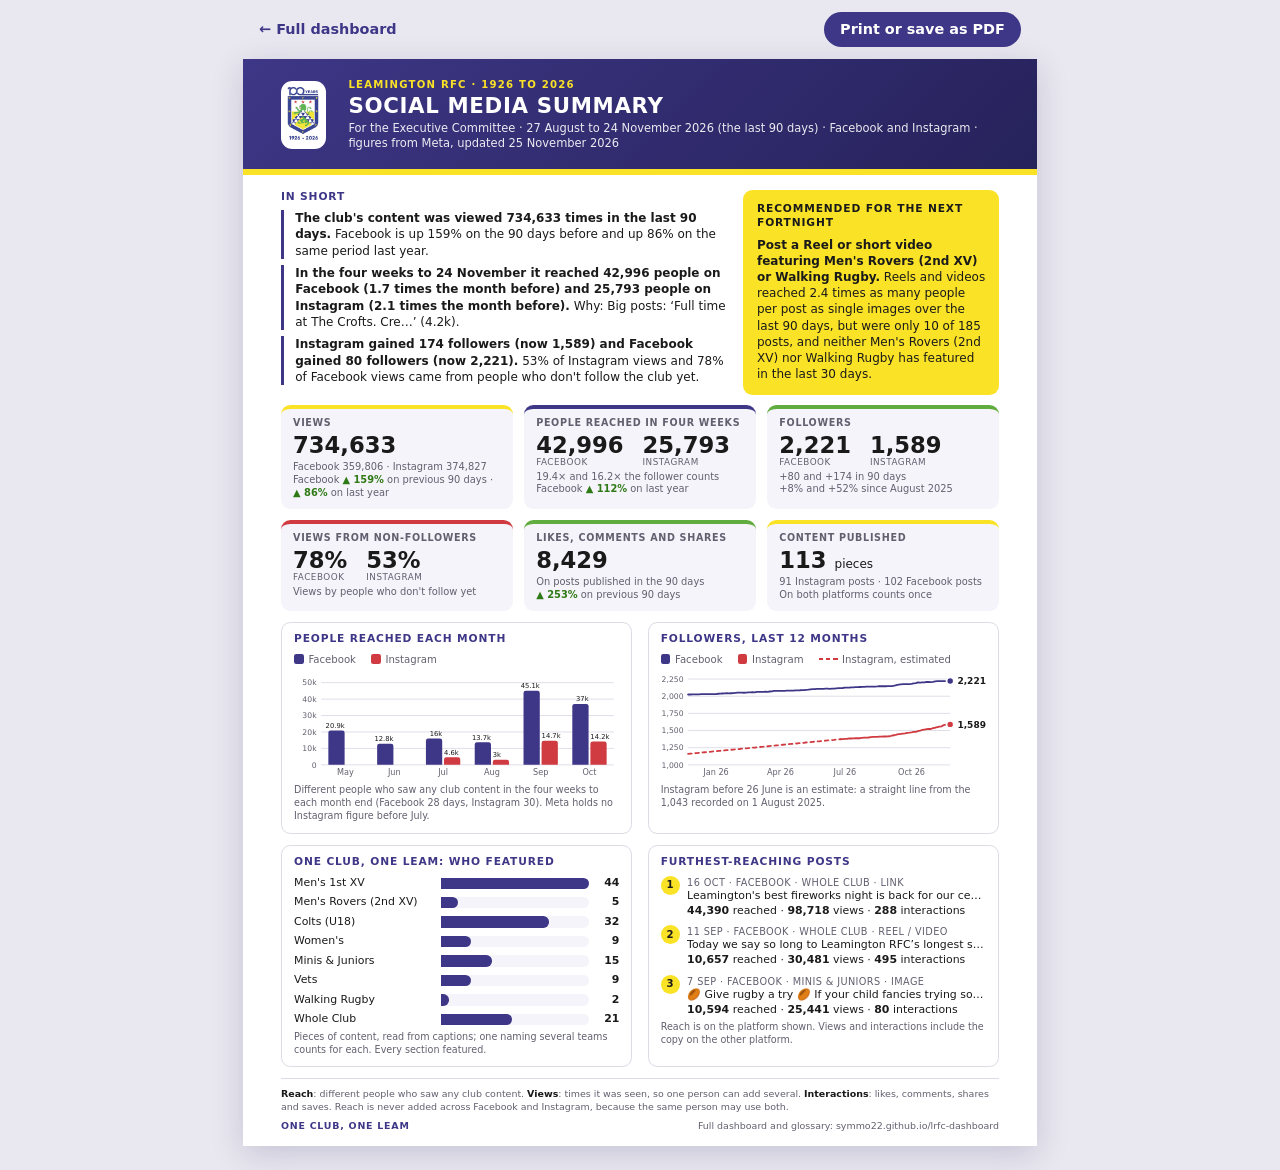
==== commit 9a17fc63: "Daily snapshot: 2026-11-25" ====
--- a/docs/exec.html
+++ b/docs/exec.html
@@ -78,17 +78,17 @@
     <div>
       <div class="kicker">Leamington RFC · 1926 to 2026</div>
       <h1>Social media summary</h1>
-      <p>For the Executive Committee · 26 August to 23 November 2026 (the last 90 days) · Facebook and Instagram · figures from Meta, updated 24 November 2026</p>
+      <p>For the Executive Committee · 27 August to 24 November 2026 (the last 90 days) · Facebook and Instagram · figures from Meta, updated 25 November 2026</p>
     </div>
   </header>
   <div class="body">
     <section class="short">
-      <div><h2>In short</h2><ol><li><strong>The club's content was viewed 733,537 times in the last 90 days.</strong> Facebook is up 157% on the 90 days before and up 88% on the same period last year.</li><li><strong>In the four weeks to 23 November it reached 45,597 people on Facebook (2.0 times the month before) and 26,087 people on Instagram (2.2 times the month before).</strong> Why: Big posts: ‘Full time at The Crofts. Cre…’ (4.2k).</li><li><strong>Instagram gained 173 followers (now 1,588) and Facebook gained 79 followers (now 2,221).</strong> 53% of Instagram views and 78% of Facebook views came from people who don't follow the club yet.</li></ol></div>
-      <div class="rec"><h2>Recommended for the next fortnight</h2><strong>Post a Reel or short video featuring Men&#x27;s Rovers (2nd XV) or Walking Rugby.</strong> Reels and videos reached 2.4 times as many people per post as single images over the last 90 days, but were only 10 of 186 posts, and neither Men&#x27;s Rovers (2nd XV) nor Walking Rugby has featured in the last 30 days.</div>
+      <div><h2>In short</h2><ol><li><strong>The club's content was viewed 734,633 times in the last 90 days.</strong> Facebook is up 159% on the 90 days before and up 86% on the same period last year.</li><li><strong>In the four weeks to 24 November it reached 42,996 people on Facebook (1.7 times the month before) and 25,793 people on Instagram (2.1 times the month before).</strong> Why: Big posts: ‘Full time at The Crofts. Cre…’ (4.2k).</li><li><strong>Instagram gained 174 followers (now 1,589) and Facebook gained 80 followers (now 2,221).</strong> 53% of Instagram views and 78% of Facebook views came from people who don't follow the club yet.</li></ol></div>
+      <div class="rec"><h2>Recommended for the next fortnight</h2><strong>Post a Reel or short video featuring Men&#x27;s Rovers (2nd XV) or Walking Rugby.</strong> Reels and videos reached 2.4 times as many people per post as single images over the last 90 days, but were only 10 of 185 posts, and neither Men&#x27;s Rovers (2nd XV) nor Walking Rugby has featured in the last 30 days.</div>
     </section>
-    <section class="tiles"><div class='tile' style='border-top-color:#FAE226'><h3>Views</h3><div class='big'>733,537</div><div class='sub'>Facebook 359,336 · Instagram 374,201<br>Facebook <span class='up'>▲ 157%</span> on previous 90 days · <span class='up'>▲ 88%</span> on last year</div></div><div class='tile' style='border-top-color:#3E3787'><h3>People reached in four weeks</h3><div class='big'><div class='pair'><div>45,597<small>Facebook</small></div><div>26,087<small>Instagram</small></div></div></div><div class='sub'>20.5× and 16.4× the follower counts<br>Facebook <span class='up'>▲ 112%</span> on last year</div></div><div class='tile' style='border-top-color:#60AC3F'><h3>Followers</h3><div class='big'><div class='pair'><div>2,221<small>Facebook</small></div><div>1,588<small>Instagram</small></div></div></div><div class='sub'>+79 and +173 in 90 days<br>+8% and +52% since August 2025</div></div><div class='tile' style='border-top-color:#CF3B41'><h3>Views from non-followers</h3><div class='big'><div class='pair'><div>78%<small>Facebook</small></div><div>53%<small>Instagram</small></div></div></div><div class='sub'>Views by people who don't follow yet</div></div><div class='tile' style='border-top-color:#60AC3F'><h3>Likes, comments and shares</h3><div class='big'>8,431</div><div class='sub'>On posts published in the 90 days<br><span class='up'>▲ 257%</span> on previous 90 days</div></div><div class='tile' style='border-top-color:#FAE226'><h3>Content published</h3><div class='big'>113 <span class='unit'>pieces</span></div><div class='sub'>92 Instagram posts · 102 Facebook posts<br>On both platforms counts once</div></div></section>
-    <section class="two"><div class='panel'><h2>People reached each month</h2><div class='legend'><span><i style='background:#3E3787'></i>Facebook</span><span><i style='background:#CF3B41'></i>Instagram</span></div><svg viewBox='0 0 360 122' role='img' aria-label='Column chart of people reached each month on Facebook and Instagram' xmlns='http://www.w3.org/2000/svg'><line x1='30' x2='354' y1='105.0' y2='105.0' stroke='#dddbe6' stroke-width='1'/><text x='25' y='108.0' text-anchor='end' font-size='8.5' fill='#62606f'>0</text><line x1='30' x2='354' y1='86.8' y2='86.8' stroke='#dddbe6' stroke-width='1'/><text x='25' y='89.8' text-anchor='end' font-size='8.5' fill='#62606f'>10k</text><line x1='30' x2='354' y1='68.6' y2='68.6' stroke='#dddbe6' stroke-width='1'/><text x='25' y='71.6' text-anchor='end' font-size='8.5' fill='#62606f'>20k</text><line x1='30' x2='354' y1='50.4' y2='50.4' stroke='#dddbe6' stroke-width='1'/><text x='25' y='53.4' text-anchor='end' font-size='8.5' fill='#62606f'>30k</text><line x1='30' x2='354' y1='32.2' y2='32.2' stroke='#dddbe6' stroke-width='1'/><text x='25' y='35.2' text-anchor='end' font-size='8.5' fill='#62606f'>40k</text><line x1='30' x2='354' y1='14.0' y2='14.0' stroke='#dddbe6' stroke-width='1'/><text x='25' y='17.0' text-anchor='end' font-size='8.5' fill='#62606f'>50k</text><path d='M38.0,105.0 V69.5 Q38.0,67.0 40.5,67.0 H53.5 Q56.0,67.0 56.0,69.5 V105.0 Z' fill='#3E3787'><title>Facebook, May: 20,861 people</title></path><text x='56.0' y='64.0' text-anchor='end' font-size='7.5' fill='#1a1a1a'>20.9k</text><text x='57.0' y='116' text-anchor='middle' font-size='9' fill='#62606f'>May</text><path d='M92.0,105.0 V84.2 Q92.0,81.7 94.5,81.7 H107.5 Q110.0,81.7 110.0,84.2 V105.0 Z' fill='#3E3787'><title>Facebook, Jun: 12,816 people</title></path><text x='110.0' y='78.7' text-anchor='end' font-size='7.5' fill='#1a1a1a'>12.8k</text><text x='111.0' y='116' text-anchor='middle' font-size='9' fill='#62606f'>Jun</text><path d='M146.0,105.0 V78.4 Q146.0,75.9 148.5,75.9 H161.5 Q164.0,75.9 164.0,78.4 V105.0 Z' fill='#3E3787'><title>Facebook, Jul: 15,986 people</title></path><text x='164.0' y='72.9' text-anchor='end' font-size='7.5' fill='#1a1a1a'>16k</text><path d='M166.0,105.0 V99.2 Q166.0,96.7 168.5,96.7 H181.5 Q184.0,96.7 184.0,99.2 V105.0 Z' fill='#CF3B41'><title>Instagram, Jul: 4,569 people</title></path><text x='166.0' y='93.7' text-anchor='start' font-size='7.5' fill='#1a1a1a'>4.6k</text><text x='165.0' y='116' text-anchor='middle' font-size='9' fill='#62606f'>Jul</text><path d='M200.0,105.0 V82.5 Q200.0,80.0 202.5,80.0 H215.5 Q218.0,80.0 218.0,82.5 V105.0 Z' fill='#3E3787'><title>Facebook, Aug: 13,736 people</title></path><text x='218.0' y='77.0' text-anchor='end' font-size='7.5' fill='#1a1a1a'>13.7k</text><path d='M220.0,105.0 V101.9 Q220.0,99.4 222.5,99.4 H235.5 Q238.0,99.4 238.0,101.9 V105.0 Z' fill='#CF3B41'><title>Instagram, Aug: 3,050 people</title></path><text x='220.0' y='96.4' text-anchor='start' font-size='7.5' fill='#1a1a1a'>3k</text><text x='219.0' y='116' text-anchor='middle' font-size='9' fill='#62606f'>Aug</text><path d='M254.0,105.0 V25.4 Q254.0,22.9 256.5,22.9 H269.5 Q272.0,22.9 272.0,25.4 V105.0 Z' fill='#3E3787'><title>Facebook, Sep: 45,136 people</title></path><text x='272.0' y='19.9' text-anchor='end' font-size='7.5' fill='#1a1a1a'>45.1k</text><path d='M274.0,105.0 V80.7 Q274.0,78.2 276.5,78.2 H289.5 Q292.0,78.2 292.0,80.7 V105.0 Z' fill='#CF3B41'><title>Instagram, Sep: 14,749 people</title></path><text x='274.0' y='75.2' text-anchor='start' font-size='7.5' fill='#1a1a1a'>14.7k</text><text x='273.0' y='116' text-anchor='middle' font-size='9' fill='#62606f'>Sep</text><path d='M308.0,105.0 V40.1 Q308.0,37.6 310.5,37.6 H323.5 Q326.0,37.6 326.0,40.1 V105.0 Z' fill='#3E3787'><title>Facebook, Oct: 37,015 people</title></path><text x='326.0' y='34.6' text-anchor='end' font-size='7.5' fill='#1a1a1a'>37k</text><path d='M328.0,105.0 V81.7 Q328.0,79.2 330.5,79.2 H343.5 Q346.0,79.2 346.0,81.7 V105.0 Z' fill='#CF3B41'><title>Instagram, Oct: 14,154 people</title></path><text x='328.0' y='76.2' text-anchor='start' font-size='7.5' fill='#1a1a1a'>14.2k</text><text x='327.0' y='116' text-anchor='middle' font-size='9' fill='#62606f'>Oct</text></svg><p class='cap'>Different people who saw any club content in the four weeks to each month end (Facebook 28 days, Instagram 30). Meta holds no Instagram figure before July.</p></div><div class='panel'><h2>Followers, last 12 months</h2><div class='legend'><span><i style='background:#3E3787'></i>Facebook</span><span><i style='background:#CF3B41'></i>Instagram</span><span><i class='dash'></i>Instagram, estimated</span></div><svg viewBox='0 0 360 122' role='img' aria-label='Line chart of Facebook and Instagram followers over the last 12 months' xmlns='http://www.w3.org/2000/svg'><line x1='30' x2='320' y1='105.0' y2='105.0' stroke='#dddbe6' stroke-width='1'/><text x='25' y='108.0' text-anchor='end' font-size='8.5' fill='#62606f'>1,000</text><line x1='30' x2='320' y1='86.0' y2='86.0' stroke='#dddbe6' stroke-width='1'/><text x='25' y='89.0' text-anchor='end' font-size='8.5' fill='#62606f'>1,250</text><line x1='30' x2='320' y1='67.0' y2='67.0' stroke='#dddbe6' stroke-width='1'/><text x='25' y='70.0' text-anchor='end' font-size='8.5' fill='#62606f'>1,500</text><line x1='30' x2='320' y1='48.0' y2='48.0' stroke='#dddbe6' stroke-width='1'/><text x='25' y='51.0' text-anchor='end' font-size='8.5' fill='#62606f'>1,750</text><line x1='30' x2='320' y1='29.0' y2='29.0' stroke='#dddbe6' stroke-width='1'/><text x='25' y='32.0' text-anchor='end' font-size='8.5' fill='#62606f'>2,000</text><line x1='30' x2='320' y1='10.0' y2='10.0' stroke='#dddbe6' stroke-width='1'/><text x='25' y='13.0' text-anchor='end' font-size='8.5' fill='#62606f'>2,250</text><text x='60.9' y='116' text-anchor='middle' font-size='9' fill='#62606f'>Jan 26</text><text x='132.2' y='116' text-anchor='middle' font-size='9' fill='#62606f'>Apr 26</text><text x='203.5' y='116' text-anchor='middle' font-size='9' fill='#62606f'>Jul 26</text><text x='277.2' y='116' text-anchor='middle' font-size='9' fill='#62606f'>Oct 26</text><path d='M30.0,92.9 L32.4,92.7 L34.8,92.5 L37.1,92.2 L39.5,92.0 L41.9,91.8 L44.3,91.5 L46.6,91.3 L49.0,91.1 L51.4,90.9 L53.8,90.6 L56.1,90.4 L58.5,90.2 L60.9,90.0 L63.3,89.7 L65.7,89.5 L68.0,89.3 L70.4,89.0 L72.8,88.8 L75.2,88.6 L77.5,88.4 L79.9,88.1 L82.3,87.9 L84.7,87.7 L87.0,87.4 L89.4,87.2 L91.8,87.0 L94.2,86.8 L96.6,86.5 L98.9,86.3 L101.3,86.1 L103.7,85.8 L106.1,85.6 L108.4,85.4 L110.8,85.2 L113.2,84.9 L115.6,84.7 L118.0,84.5 L120.3,84.3 L122.7,84.0 L125.1,83.8 L127.5,83.6 L129.8,83.3 L132.2,83.1 L134.6,82.8 L137.0,82.6 L139.3,82.4 L141.7,82.1 L144.1,81.9 L146.5,81.7 L148.9,81.4 L151.2,81.2 L153.6,81.0 L156.0,80.8 L158.4,80.5 L160.7,80.3 L163.1,80.1 L165.5,79.8 L167.9,79.6 L170.2,79.4 L172.6,79.2 L175.0,78.9 L177.4,78.7 L179.8,78.5 L182.1,78.2 L184.5,78.0 L186.9,77.8 L189.3,77.6 L191.6,77.3 L194.0,77.1 L196.4,76.9 L198.8,76.7' fill='none' stroke='#CF3B41' stroke-width='2' stroke-dasharray='4 4' stroke-linecap='round'/><path d='M30.0,27.1 L32.4,27.1 L34.8,26.9 L37.1,27.0 L39.5,27.0 L41.9,26.9 L44.3,26.8 L46.6,26.8 L49.0,26.8 L51.4,26.7 L53.8,26.7 L56.1,26.6 L58.5,26.6 L60.9,26.6 L63.3,26.3 L65.7,26.3 L68.0,26.0 L70.4,25.9 L72.8,25.7 L75.2,25.8 L77.5,25.7 L79.9,25.7 L82.3,25.4 L84.7,25.2 L87.0,25.1 L89.4,25.1 L91.8,25.2 L94.2,25.1 L96.6,24.9 L98.9,24.7 L101.3,24.7 L103.7,24.7 L106.1,24.5 L108.4,24.1 L110.8,24.2 L113.2,24.1 L115.6,24.1 L118.0,24.0 L120.3,23.8 L122.7,23.7 L125.1,23.5 L127.5,23.1 L129.8,23.2 L132.2,23.1 L134.6,23.1 L137.0,23.1 L139.3,23.0 L141.7,22.8 L144.1,22.8 L146.5,23.0 L148.9,22.6 L151.2,22.5 L153.6,22.4 L156.0,22.2 L158.4,22.2 L160.7,21.9 L163.1,22.0 L165.5,21.5 L167.9,21.2 L170.2,21.2 L172.6,21.1 L175.0,20.9 L177.4,20.9 L179.8,20.9 L182.1,20.8 L184.5,20.6 L186.9,20.6 L189.3,20.7 L191.6,20.6 L194.0,20.4 L196.4,20.2 L198.8,20.1 L201.1,20.0 L203.5,19.7 L205.9,19.6 L208.3,19.6 L210.7,19.5 L213.0,19.3 L215.4,19.1 L217.8,19.0 L220.2,18.9 L222.5,18.7 L224.9,18.7 L227.3,18.5 L229.7,18.5 L232.0,18.4 L234.4,18.3 L236.8,18.3 L239.2,18.2 L241.6,18.1 L243.9,18.0 L246.3,18.0 L248.7,18.0 L251.1,17.9 L253.4,17.9 L255.8,17.8 L258.2,17.5 L260.6,17.2 L263.0,16.3 L265.3,15.9 L267.7,15.7 L270.1,15.6 L272.5,15.6 L274.8,15.8 L277.2,15.3 L279.6,14.9 L282.0,14.6 L284.3,13.7 L286.7,13.8 L289.1,13.7 L291.5,13.7 L293.9,13.4 L296.2,13.3 L298.6,13.4 L301.0,13.3 L303.4,12.8 L305.7,12.4 L308.1,12.4 L310.5,12.4 L312.9,12.6 L315.2,12.4 L317.6,12.2 L320.0,12.2' fill='none' stroke='#3E3787' stroke-width='2' stroke-linejoin='round' stroke-linecap='round'/><path d='M201.1,76.6 L203.5,76.3 L205.9,76.3 L208.3,76.0 L210.7,75.7 L213.0,75.6 L215.4,75.4 L217.8,75.5 L220.2,75.4 L222.5,75.2 L224.9,74.9 L227.3,74.8 L229.7,74.8 L232.0,74.2 L234.4,74.1 L236.8,74.1 L239.2,74.1 L241.6,73.9 L243.9,73.7 L246.3,73.5 L248.7,73.5 L251.1,73.5 L253.4,73.3 L255.8,72.8 L258.2,72.3 L260.6,71.9 L263.0,70.9 L265.3,70.8 L267.7,70.5 L270.1,70.2 L272.5,69.9 L274.8,69.5 L277.2,69.1 L279.6,68.7 L282.0,68.5 L284.3,68.0 L286.7,67.3 L289.1,66.8 L291.5,66.1 L293.9,65.7 L296.2,65.1 L298.6,65.2 L301.0,64.9 L303.4,64.0 L305.7,63.6 L308.1,62.9 L310.5,62.7 L312.9,61.2 L315.2,60.7 L317.6,60.5 L320.0,60.3' fill='none' stroke='#CF3B41' stroke-width='2' stroke-linejoin='round' stroke-linecap='round'/><circle cx='320.0' cy='12.2' r='4' fill='#3E3787' stroke='#fff' stroke-width='2'/><text x='328.0' y='15.7' font-size='10' font-weight='700' fill='#1a1a1a'>2,221</text><circle cx='320.0' cy='60.3' r='4' fill='#CF3B41' stroke='#fff' stroke-width='2'/><text x='328.0' y='63.8' font-size='10' font-weight='700' fill='#1a1a1a'>1,588</text></svg><p class='cap'>Instagram before 26 June is an estimate: a straight line from the 1,043 recorded on 1 August 2025.</p></div></section>
-    <section class="two"><div class='panel'><h2>One Club, One Leam: who featured</h2><div class='cov'><div class='row'><span>Men&#x27;s 1st XV</span><div class='track'><div class='fill' style='width:100%'></div></div><span class='n'>43</span></div><div class='row'><span>Men&#x27;s Rovers (2nd XV)</span><div class='track'><div class='fill' style='width:12%'></div></div><span class='n'>5</span></div><div class='row'><span>Colts (U18)</span><div class='track'><div class='fill' style='width:74%'></div></div><span class='n'>32</span></div><div class='row'><span>Women&#x27;s</span><div class='track'><div class='fill' style='width:21%'></div></div><span class='n'>9</span></div><div class='row'><span>Minis &amp; Juniors</span><div class='track'><div class='fill' style='width:37%'></div></div><span class='n'>16</span></div><div class='row'><span>Vets</span><div class='track'><div class='fill' style='width:21%'></div></div><span class='n'>9</span></div><div class='row'><span>Walking Rugby</span><div class='track'><div class='fill' style='width:5%'></div></div><span class='n'>2</span></div><div class='row'><span>Whole Club</span><div class='track'><div class='fill' style='width:49%'></div></div><span class='n'>21</span></div></div><p class='cap'>Pieces of content, read from captions; one naming several teams counts for each. Every section featured.</p></div><div class='panel'><h2>Furthest-reaching posts</h2><ol class='top'><li><span class='rank'>1</span><div><div class='meta'>16 Oct · Facebook · Whole Club · Link</div><a href='https://www.facebook.com/1633445288718753/posts/1660657145997567'><div class='capt'>Leamington&#x27;s best fireworks night is back for our centenary year 🎆 Top quality fireworks display ✅ Fairground </div></a><div><b>44,390</b> reached · <b>98,702</b> views · <b>288</b> interactions</div></div></li><li><span class='rank'>2</span><div><div class='meta'>11 Sep · Facebook · Whole Club · Reel / video</div><a href='https://www.facebook.com/reel/1722882032124799/'><div class='capt'>Today we say so long to Leamington RFC’s longest standing supporter Dick Ashley. Having joined the club in his</div></a><div><b>10,657</b> reached · <b>30,480</b> views · <b>495</b> interactions</div></div></li><li><span class='rank'>3</span><div><div class='meta'>7 Sep · Facebook · Minis &amp; Juniors · Image</div><a href='https://www.facebook.com/1633445288718753/posts/1621715429891739'><div class='capt'>🏉 Give rugby a try 🏉 If your child fancies trying something new, come down to Moorefields and have a go. Boys </div></a><div><b>10,594</b> reached · <b>25,438</b> views · <b>80</b> interactions</div></div></li></ol><p class='cap'>Reach is on the platform shown. Views and interactions include the copy on the other platform.</p></div></section>
+    <section class="tiles"><div class='tile' style='border-top-color:#FAE226'><h3>Views</h3><div class='big'>734,633</div><div class='sub'>Facebook 359,806 · Instagram 374,827<br>Facebook <span class='up'>▲ 159%</span> on previous 90 days · <span class='up'>▲ 86%</span> on last year</div></div><div class='tile' style='border-top-color:#3E3787'><h3>People reached in four weeks</h3><div class='big'><div class='pair'><div>42,996<small>Facebook</small></div><div>25,793<small>Instagram</small></div></div></div><div class='sub'>19.4× and 16.2× the follower counts<br>Facebook <span class='up'>▲ 112%</span> on last year</div></div><div class='tile' style='border-top-color:#60AC3F'><h3>Followers</h3><div class='big'><div class='pair'><div>2,221<small>Facebook</small></div><div>1,589<small>Instagram</small></div></div></div><div class='sub'>+80 and +174 in 90 days<br>+8% and +52% since August 2025</div></div><div class='tile' style='border-top-color:#CF3B41'><h3>Views from non-followers</h3><div class='big'><div class='pair'><div>78%<small>Facebook</small></div><div>53%<small>Instagram</small></div></div></div><div class='sub'>Views by people who don't follow yet</div></div><div class='tile' style='border-top-color:#60AC3F'><h3>Likes, comments and shares</h3><div class='big'>8,429</div><div class='sub'>On posts published in the 90 days<br><span class='up'>▲ 253%</span> on previous 90 days</div></div><div class='tile' style='border-top-color:#FAE226'><h3>Content published</h3><div class='big'>113 <span class='unit'>pieces</span></div><div class='sub'>91 Instagram posts · 102 Facebook posts<br>On both platforms counts once</div></div></section>
+    <section class="two"><div class='panel'><h2>People reached each month</h2><div class='legend'><span><i style='background:#3E3787'></i>Facebook</span><span><i style='background:#CF3B41'></i>Instagram</span></div><svg viewBox='0 0 360 122' role='img' aria-label='Column chart of people reached each month on Facebook and Instagram' xmlns='http://www.w3.org/2000/svg'><line x1='30' x2='354' y1='105.0' y2='105.0' stroke='#dddbe6' stroke-width='1'/><text x='25' y='108.0' text-anchor='end' font-size='8.5' fill='#62606f'>0</text><line x1='30' x2='354' y1='86.8' y2='86.8' stroke='#dddbe6' stroke-width='1'/><text x='25' y='89.8' text-anchor='end' font-size='8.5' fill='#62606f'>10k</text><line x1='30' x2='354' y1='68.6' y2='68.6' stroke='#dddbe6' stroke-width='1'/><text x='25' y='71.6' text-anchor='end' font-size='8.5' fill='#62606f'>20k</text><line x1='30' x2='354' y1='50.4' y2='50.4' stroke='#dddbe6' stroke-width='1'/><text x='25' y='53.4' text-anchor='end' font-size='8.5' fill='#62606f'>30k</text><line x1='30' x2='354' y1='32.2' y2='32.2' stroke='#dddbe6' stroke-width='1'/><text x='25' y='35.2' text-anchor='end' font-size='8.5' fill='#62606f'>40k</text><line x1='30' x2='354' y1='14.0' y2='14.0' stroke='#dddbe6' stroke-width='1'/><text x='25' y='17.0' text-anchor='end' font-size='8.5' fill='#62606f'>50k</text><path d='M38.0,105.0 V69.5 Q38.0,67.0 40.5,67.0 H53.5 Q56.0,67.0 56.0,69.5 V105.0 Z' fill='#3E3787'><title>Facebook, May: 20,861 people</title></path><text x='56.0' y='64.0' text-anchor='end' font-size='7.5' fill='#1a1a1a'>20.9k</text><text x='57.0' y='116' text-anchor='middle' font-size='9' fill='#62606f'>May</text><path d='M92.0,105.0 V84.2 Q92.0,81.7 94.5,81.7 H107.5 Q110.0,81.7 110.0,84.2 V105.0 Z' fill='#3E3787'><title>Facebook, Jun: 12,816 people</title></path><text x='110.0' y='78.7' text-anchor='end' font-size='7.5' fill='#1a1a1a'>12.8k</text><text x='111.0' y='116' text-anchor='middle' font-size='9' fill='#62606f'>Jun</text><path d='M146.0,105.0 V78.4 Q146.0,75.9 148.5,75.9 H161.5 Q164.0,75.9 164.0,78.4 V105.0 Z' fill='#3E3787'><title>Facebook, Jul: 15,986 people</title></path><text x='164.0' y='72.9' text-anchor='end' font-size='7.5' fill='#1a1a1a'>16k</text><path d='M166.0,105.0 V99.2 Q166.0,96.7 168.5,96.7 H181.5 Q184.0,96.7 184.0,99.2 V105.0 Z' fill='#CF3B41'><title>Instagram, Jul: 4,569 people</title></path><text x='166.0' y='93.7' text-anchor='start' font-size='7.5' fill='#1a1a1a'>4.6k</text><text x='165.0' y='116' text-anchor='middle' font-size='9' fill='#62606f'>Jul</text><path d='M200.0,105.0 V82.5 Q200.0,80.0 202.5,80.0 H215.5 Q218.0,80.0 218.0,82.5 V105.0 Z' fill='#3E3787'><title>Facebook, Aug: 13,736 people</title></path><text x='218.0' y='77.0' text-anchor='end' font-size='7.5' fill='#1a1a1a'>13.7k</text><path d='M220.0,105.0 V101.9 Q220.0,99.4 222.5,99.4 H235.5 Q238.0,99.4 238.0,101.9 V105.0 Z' fill='#CF3B41'><title>Instagram, Aug: 3,050 people</title></path><text x='220.0' y='96.4' text-anchor='start' font-size='7.5' fill='#1a1a1a'>3k</text><text x='219.0' y='116' text-anchor='middle' font-size='9' fill='#62606f'>Aug</text><path d='M254.0,105.0 V25.4 Q254.0,22.9 256.5,22.9 H269.5 Q272.0,22.9 272.0,25.4 V105.0 Z' fill='#3E3787'><title>Facebook, Sep: 45,136 people</title></path><text x='272.0' y='19.9' text-anchor='end' font-size='7.5' fill='#1a1a1a'>45.1k</text><path d='M274.0,105.0 V80.7 Q274.0,78.2 276.5,78.2 H289.5 Q292.0,78.2 292.0,80.7 V105.0 Z' fill='#CF3B41'><title>Instagram, Sep: 14,749 people</title></path><text x='274.0' y='75.2' text-anchor='start' font-size='7.5' fill='#1a1a1a'>14.7k</text><text x='273.0' y='116' text-anchor='middle' font-size='9' fill='#62606f'>Sep</text><path d='M308.0,105.0 V40.1 Q308.0,37.6 310.5,37.6 H323.5 Q326.0,37.6 326.0,40.1 V105.0 Z' fill='#3E3787'><title>Facebook, Oct: 37,015 people</title></path><text x='326.0' y='34.6' text-anchor='end' font-size='7.5' fill='#1a1a1a'>37k</text><path d='M328.0,105.0 V81.7 Q328.0,79.2 330.5,79.2 H343.5 Q346.0,79.2 346.0,81.7 V105.0 Z' fill='#CF3B41'><title>Instagram, Oct: 14,154 people</title></path><text x='328.0' y='76.2' text-anchor='start' font-size='7.5' fill='#1a1a1a'>14.2k</text><text x='327.0' y='116' text-anchor='middle' font-size='9' fill='#62606f'>Oct</text></svg><p class='cap'>Different people who saw any club content in the four weeks to each month end (Facebook 28 days, Instagram 30). Meta holds no Instagram figure before July.</p></div><div class='panel'><h2>Followers, last 12 months</h2><div class='legend'><span><i style='background:#3E3787'></i>Facebook</span><span><i style='background:#CF3B41'></i>Instagram</span><span><i class='dash'></i>Instagram, estimated</span></div><svg viewBox='0 0 360 122' role='img' aria-label='Line chart of Facebook and Instagram followers over the last 12 months' xmlns='http://www.w3.org/2000/svg'><line x1='30' x2='320' y1='105.0' y2='105.0' stroke='#dddbe6' stroke-width='1'/><text x='25' y='108.0' text-anchor='end' font-size='8.5' fill='#62606f'>1,000</text><line x1='30' x2='320' y1='86.0' y2='86.0' stroke='#dddbe6' stroke-width='1'/><text x='25' y='89.0' text-anchor='end' font-size='8.5' fill='#62606f'>1,250</text><line x1='30' x2='320' y1='67.0' y2='67.0' stroke='#dddbe6' stroke-width='1'/><text x='25' y='70.0' text-anchor='end' font-size='8.5' fill='#62606f'>1,500</text><line x1='30' x2='320' y1='48.0' y2='48.0' stroke='#dddbe6' stroke-width='1'/><text x='25' y='51.0' text-anchor='end' font-size='8.5' fill='#62606f'>1,750</text><line x1='30' x2='320' y1='29.0' y2='29.0' stroke='#dddbe6' stroke-width='1'/><text x='25' y='32.0' text-anchor='end' font-size='8.5' fill='#62606f'>2,000</text><line x1='30' x2='320' y1='10.0' y2='10.0' stroke='#dddbe6' stroke-width='1'/><text x='25' y='13.0' text-anchor='end' font-size='8.5' fill='#62606f'>2,250</text><text x='60.9' y='116' text-anchor='middle' font-size='9' fill='#62606f'>Jan 26</text><text x='132.2' y='116' text-anchor='middle' font-size='9' fill='#62606f'>Apr 26</text><text x='203.5' y='116' text-anchor='middle' font-size='9' fill='#62606f'>Jul 26</text><text x='277.2' y='116' text-anchor='middle' font-size='9' fill='#62606f'>Oct 26</text><path d='M30.0,92.8 L32.4,92.6 L34.8,92.4 L37.1,92.2 L39.5,91.9 L41.9,91.7 L44.3,91.5 L46.6,91.2 L49.0,91.0 L51.4,90.8 L53.8,90.6 L56.1,90.3 L58.5,90.1 L60.9,89.9 L63.3,89.6 L65.7,89.4 L68.0,89.2 L70.4,89.0 L72.8,88.7 L75.2,88.5 L77.5,88.3 L79.9,88.1 L82.3,87.8 L84.7,87.6 L87.0,87.4 L89.4,87.1 L91.8,86.9 L94.2,86.7 L96.6,86.5 L98.9,86.2 L101.3,86.0 L103.7,85.8 L106.1,85.5 L108.4,85.3 L110.8,85.1 L113.2,84.9 L115.6,84.6 L118.0,84.4 L120.3,84.2 L122.7,83.9 L125.1,83.7 L127.5,83.5 L129.8,83.3 L132.2,83.0 L134.6,82.7 L137.0,82.5 L139.3,82.3 L141.7,82.0 L144.1,81.8 L146.5,81.6 L148.9,81.4 L151.2,81.1 L153.6,80.9 L156.0,80.7 L158.4,80.5 L160.7,80.2 L163.1,80.0 L165.5,79.8 L167.9,79.5 L170.2,79.3 L172.6,79.1 L175.0,78.9 L177.4,78.6 L179.8,78.4 L182.1,78.2 L184.5,77.9 L186.9,77.7 L189.3,77.5 L191.6,77.3 L194.0,77.0 L196.4,76.8 L198.8,76.6' fill='none' stroke='#CF3B41' stroke-width='2' stroke-dasharray='4 4' stroke-linecap='round'/><path d='M30.0,27.1 L32.4,27.1 L34.8,26.9 L37.1,27.0 L39.5,26.9 L41.9,26.9 L44.3,26.8 L46.6,26.8 L49.0,26.8 L51.4,26.7 L53.8,26.7 L56.1,26.6 L58.5,26.6 L60.9,26.6 L63.3,26.3 L65.7,26.2 L68.0,26.0 L70.4,25.9 L72.8,25.7 L75.2,25.9 L77.5,25.7 L79.9,25.5 L82.3,25.3 L84.7,25.1 L87.0,25.1 L89.4,25.1 L91.8,25.2 L94.2,25.0 L96.6,24.7 L98.9,24.7 L101.3,24.6 L103.7,24.7 L106.1,24.2 L108.4,24.2 L110.8,24.2 L113.2,24.1 L115.6,23.9 L118.0,24.1 L120.3,23.8 L122.7,23.7 L125.1,23.1 L127.5,23.1 L129.8,23.2 L132.2,23.1 L134.6,23.1 L137.0,23.1 L139.3,22.9 L141.7,22.8 L144.1,22.8 L146.5,22.9 L148.9,22.6 L151.2,22.5 L153.6,22.4 L156.0,22.2 L158.4,22.2 L160.7,21.9 L163.1,21.8 L165.5,21.4 L167.9,21.1 L170.2,21.2 L172.6,20.8 L175.0,20.9 L177.4,20.9 L179.8,20.8 L182.1,20.7 L184.5,20.6 L186.9,20.8 L189.3,20.6 L191.6,20.6 L194.0,20.3 L196.4,20.1 L198.8,20.1 L201.1,19.9 L203.5,19.6 L205.9,19.6 L208.3,19.6 L210.7,19.3 L213.0,19.2 L215.4,18.9 L217.8,18.9 L220.2,18.8 L222.5,18.7 L224.9,18.7 L227.3,18.5 L229.7,18.4 L232.0,18.3 L234.4,18.3 L236.8,18.3 L239.2,18.2 L241.6,18.0 L243.9,18.0 L246.3,18.0 L248.7,18.0 L251.1,17.9 L253.4,17.9 L255.8,17.8 L258.2,17.4 L260.6,16.8 L263.0,16.2 L265.3,15.9 L267.7,15.6 L270.1,15.6 L272.5,15.7 L274.8,15.7 L277.2,15.4 L279.6,14.9 L282.0,14.6 L284.3,13.7 L286.7,13.9 L289.1,13.7 L291.5,13.6 L293.9,13.3 L296.2,13.3 L298.6,13.4 L301.0,13.2 L303.4,12.7 L305.7,12.4 L308.1,12.4 L310.5,12.4 L312.9,12.4 L315.2,12.4 L317.6,12.2 L320.0,12.2' fill='none' stroke='#3E3787' stroke-width='2' stroke-linejoin='round' stroke-linecap='round'/><path d='M198.8,76.6 L201.1,76.5 L203.5,76.3 L205.9,76.2 L208.3,75.7 L210.7,75.8 L213.0,75.7 L215.4,75.4 L217.8,75.5 L220.2,75.5 L222.5,75.1 L224.9,74.8 L227.3,74.9 L229.7,74.7 L232.0,74.2 L234.4,74.1 L236.8,74.1 L239.2,74.0 L241.6,73.8 L243.9,73.7 L246.3,73.5 L248.7,73.6 L251.1,73.5 L253.4,73.3 L255.8,72.5 L258.2,72.2 L260.6,71.5 L263.0,70.9 L265.3,70.8 L267.7,70.3 L270.1,70.2 L272.5,69.5 L274.8,69.4 L277.2,69.1 L279.6,68.5 L282.0,68.4 L284.3,67.6 L286.7,67.2 L289.1,66.3 L291.5,65.9 L293.9,65.5 L296.2,65.1 L298.6,65.3 L301.0,64.4 L303.4,63.9 L305.7,63.3 L308.1,62.7 L310.5,62.4 L312.9,60.9 L315.2,60.5 L317.6,60.4 L320.0,60.2' fill='none' stroke='#CF3B41' stroke-width='2' stroke-linejoin='round' stroke-linecap='round'/><circle cx='320.0' cy='12.2' r='4' fill='#3E3787' stroke='#fff' stroke-width='2'/><text x='328.0' y='15.7' font-size='10' font-weight='700' fill='#1a1a1a'>2,221</text><circle cx='320.0' cy='60.2' r='4' fill='#CF3B41' stroke='#fff' stroke-width='2'/><text x='328.0' y='63.7' font-size='10' font-weight='700' fill='#1a1a1a'>1,589</text></svg><p class='cap'>Instagram before 26 June is an estimate: a straight line from the 1,043 recorded on 1 August 2025.</p></div></section>
+    <section class="two"><div class='panel'><h2>One Club, One Leam: who featured</h2><div class='cov'><div class='row'><span>Men&#x27;s 1st XV</span><div class='track'><div class='fill' style='width:100%'></div></div><span class='n'>44</span></div><div class='row'><span>Men&#x27;s Rovers (2nd XV)</span><div class='track'><div class='fill' style='width:11%'></div></div><span class='n'>5</span></div><div class='row'><span>Colts (U18)</span><div class='track'><div class='fill' style='width:73%'></div></div><span class='n'>32</span></div><div class='row'><span>Women&#x27;s</span><div class='track'><div class='fill' style='width:20%'></div></div><span class='n'>9</span></div><div class='row'><span>Minis &amp; Juniors</span><div class='track'><div class='fill' style='width:34%'></div></div><span class='n'>15</span></div><div class='row'><span>Vets</span><div class='track'><div class='fill' style='width:20%'></div></div><span class='n'>9</span></div><div class='row'><span>Walking Rugby</span><div class='track'><div class='fill' style='width:5%'></div></div><span class='n'>2</span></div><div class='row'><span>Whole Club</span><div class='track'><div class='fill' style='width:48%'></div></div><span class='n'>21</span></div></div><p class='cap'>Pieces of content, read from captions; one naming several teams counts for each. Every section featured.</p></div><div class='panel'><h2>Furthest-reaching posts</h2><ol class='top'><li><span class='rank'>1</span><div><div class='meta'>16 Oct · Facebook · Whole Club · Link</div><a href='https://www.facebook.com/1633445288718753/posts/1660657145997567'><div class='capt'>Leamington&#x27;s best fireworks night is back for our centenary year 🎆 Top quality fireworks display ✅ Fairground </div></a><div><b>44,390</b> reached · <b>98,718</b> views · <b>288</b> interactions</div></div></li><li><span class='rank'>2</span><div><div class='meta'>11 Sep · Facebook · Whole Club · Reel / video</div><a href='https://www.facebook.com/reel/1722882032124799/'><div class='capt'>Today we say so long to Leamington RFC’s longest standing supporter Dick Ashley. Having joined the club in his</div></a><div><b>10,657</b> reached · <b>30,481</b> views · <b>495</b> interactions</div></div></li><li><span class='rank'>3</span><div><div class='meta'>7 Sep · Facebook · Minis &amp; Juniors · Image</div><a href='https://www.facebook.com/1633445288718753/posts/1621715429891739'><div class='capt'>🏉 Give rugby a try 🏉 If your child fancies trying something new, come down to Moorefields and have a go. Boys </div></a><div><b>10,594</b> reached · <b>25,441</b> views · <b>80</b> interactions</div></div></li></ol><p class='cap'>Reach is on the platform shown. Views and interactions include the copy on the other platform.</p></div></section>
     <footer class="foot">
       <div><b>Reach</b>: different people who saw any club content. <b>Views</b>: times it was seen, so one person can add several. <b>Interactions</b>: likes, comments, shares and saves. Reach is never added across Facebook and Instagram, because the same person may use both.</div>
       <div class="sig"><span>ONE CLUB, ONE LEAM</span><span>Full dashboard and glossary: symmo22.github.io/lrfc-dashboard</span></div>
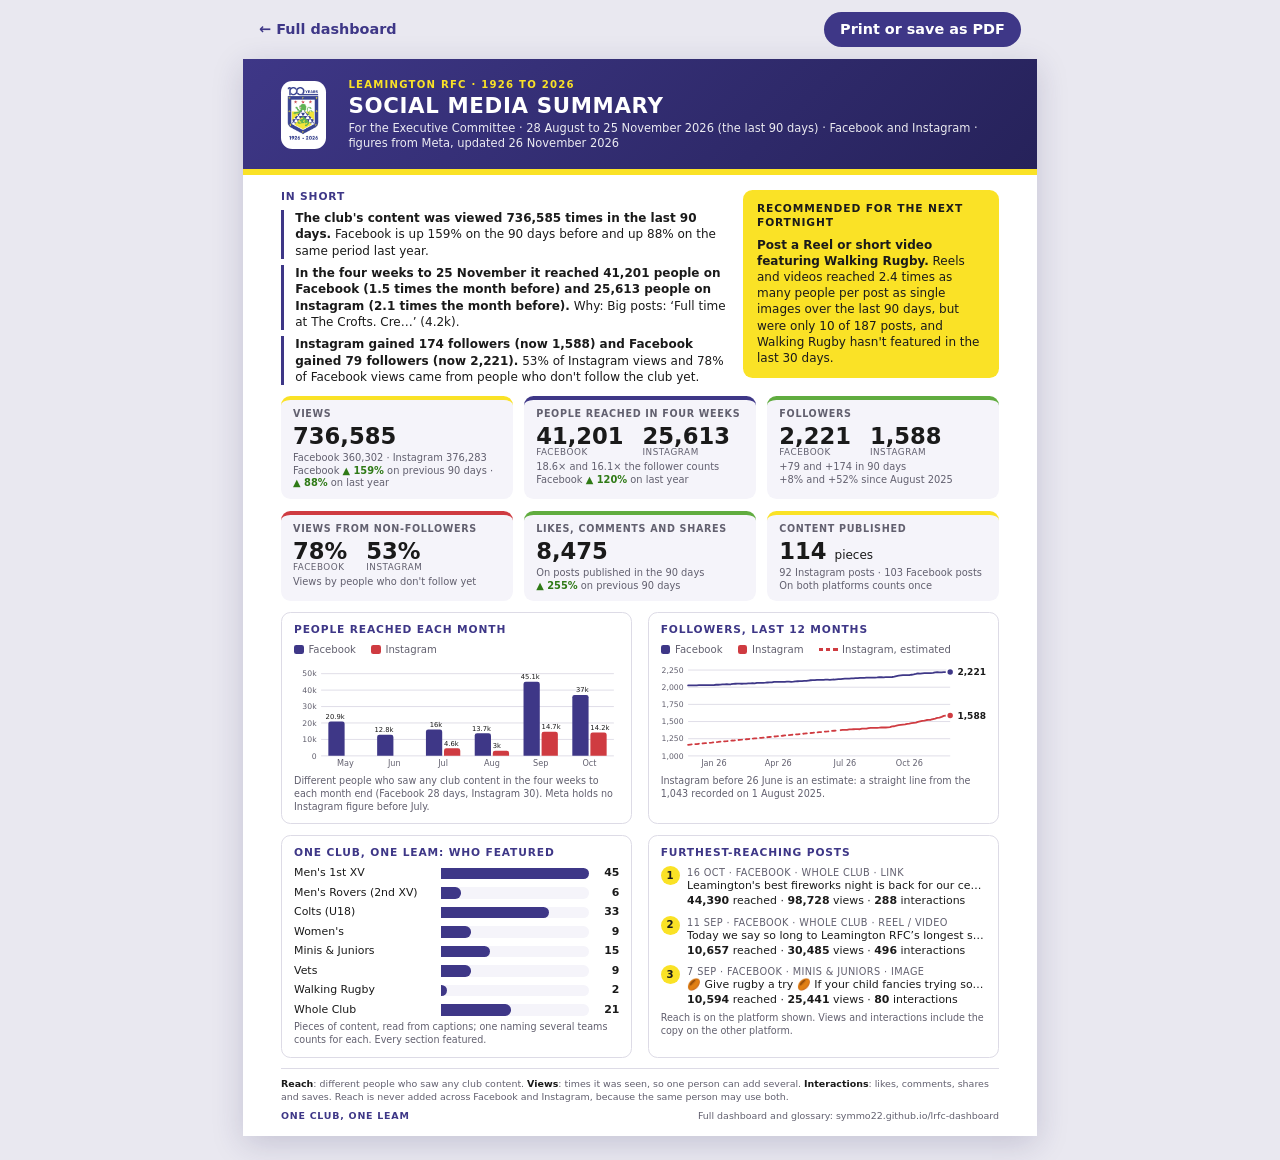
==== commit 81762d07: "Daily snapshot: 2026-11-26" ====
--- a/docs/exec.html
+++ b/docs/exec.html
@@ -78,17 +78,17 @@
     <div>
       <div class="kicker">Leamington RFC · 1926 to 2026</div>
       <h1>Social media summary</h1>
-      <p>For the Executive Committee · 27 August to 24 November 2026 (the last 90 days) · Facebook and Instagram · figures from Meta, updated 25 November 2026</p>
+      <p>For the Executive Committee · 28 August to 25 November 2026 (the last 90 days) · Facebook and Instagram · figures from Meta, updated 26 November 2026</p>
     </div>
   </header>
   <div class="body">
     <section class="short">
-      <div><h2>In short</h2><ol><li><strong>The club's content was viewed 734,633 times in the last 90 days.</strong> Facebook is up 159% on the 90 days before and up 86% on the same period last year.</li><li><strong>In the four weeks to 24 November it reached 42,996 people on Facebook (1.7 times the month before) and 25,793 people on Instagram (2.1 times the month before).</strong> Why: Big posts: ‘Full time at The Crofts. Cre…’ (4.2k).</li><li><strong>Instagram gained 174 followers (now 1,589) and Facebook gained 80 followers (now 2,221).</strong> 53% of Instagram views and 78% of Facebook views came from people who don't follow the club yet.</li></ol></div>
-      <div class="rec"><h2>Recommended for the next fortnight</h2><strong>Post a Reel or short video featuring Men&#x27;s Rovers (2nd XV) or Walking Rugby.</strong> Reels and videos reached 2.4 times as many people per post as single images over the last 90 days, but were only 10 of 185 posts, and neither Men&#x27;s Rovers (2nd XV) nor Walking Rugby has featured in the last 30 days.</div>
+      <div><h2>In short</h2><ol><li><strong>The club's content was viewed 736,585 times in the last 90 days.</strong> Facebook is up 159% on the 90 days before and up 88% on the same period last year.</li><li><strong>In the four weeks to 25 November it reached 41,201 people on Facebook (1.5 times the month before) and 25,613 people on Instagram (2.1 times the month before).</strong> Why: Big posts: ‘Full time at The Crofts. Cre…’ (4.2k).</li><li><strong>Instagram gained 174 followers (now 1,588) and Facebook gained 79 followers (now 2,221).</strong> 53% of Instagram views and 78% of Facebook views came from people who don't follow the club yet.</li></ol></div>
+      <div class="rec"><h2>Recommended for the next fortnight</h2><strong>Post a Reel or short video featuring Walking Rugby.</strong> Reels and videos reached 2.4 times as many people per post as single images over the last 90 days, but were only 10 of 187 posts, and Walking Rugby hasn't featured in the last 30 days.</div>
     </section>
-    <section class="tiles"><div class='tile' style='border-top-color:#FAE226'><h3>Views</h3><div class='big'>734,633</div><div class='sub'>Facebook 359,806 · Instagram 374,827<br>Facebook <span class='up'>▲ 159%</span> on previous 90 days · <span class='up'>▲ 86%</span> on last year</div></div><div class='tile' style='border-top-color:#3E3787'><h3>People reached in four weeks</h3><div class='big'><div class='pair'><div>42,996<small>Facebook</small></div><div>25,793<small>Instagram</small></div></div></div><div class='sub'>19.4× and 16.2× the follower counts<br>Facebook <span class='up'>▲ 112%</span> on last year</div></div><div class='tile' style='border-top-color:#60AC3F'><h3>Followers</h3><div class='big'><div class='pair'><div>2,221<small>Facebook</small></div><div>1,589<small>Instagram</small></div></div></div><div class='sub'>+80 and +174 in 90 days<br>+8% and +52% since August 2025</div></div><div class='tile' style='border-top-color:#CF3B41'><h3>Views from non-followers</h3><div class='big'><div class='pair'><div>78%<small>Facebook</small></div><div>53%<small>Instagram</small></div></div></div><div class='sub'>Views by people who don't follow yet</div></div><div class='tile' style='border-top-color:#60AC3F'><h3>Likes, comments and shares</h3><div class='big'>8,429</div><div class='sub'>On posts published in the 90 days<br><span class='up'>▲ 253%</span> on previous 90 days</div></div><div class='tile' style='border-top-color:#FAE226'><h3>Content published</h3><div class='big'>113 <span class='unit'>pieces</span></div><div class='sub'>91 Instagram posts · 102 Facebook posts<br>On both platforms counts once</div></div></section>
-    <section class="two"><div class='panel'><h2>People reached each month</h2><div class='legend'><span><i style='background:#3E3787'></i>Facebook</span><span><i style='background:#CF3B41'></i>Instagram</span></div><svg viewBox='0 0 360 122' role='img' aria-label='Column chart of people reached each month on Facebook and Instagram' xmlns='http://www.w3.org/2000/svg'><line x1='30' x2='354' y1='105.0' y2='105.0' stroke='#dddbe6' stroke-width='1'/><text x='25' y='108.0' text-anchor='end' font-size='8.5' fill='#62606f'>0</text><line x1='30' x2='354' y1='86.8' y2='86.8' stroke='#dddbe6' stroke-width='1'/><text x='25' y='89.8' text-anchor='end' font-size='8.5' fill='#62606f'>10k</text><line x1='30' x2='354' y1='68.6' y2='68.6' stroke='#dddbe6' stroke-width='1'/><text x='25' y='71.6' text-anchor='end' font-size='8.5' fill='#62606f'>20k</text><line x1='30' x2='354' y1='50.4' y2='50.4' stroke='#dddbe6' stroke-width='1'/><text x='25' y='53.4' text-anchor='end' font-size='8.5' fill='#62606f'>30k</text><line x1='30' x2='354' y1='32.2' y2='32.2' stroke='#dddbe6' stroke-width='1'/><text x='25' y='35.2' text-anchor='end' font-size='8.5' fill='#62606f'>40k</text><line x1='30' x2='354' y1='14.0' y2='14.0' stroke='#dddbe6' stroke-width='1'/><text x='25' y='17.0' text-anchor='end' font-size='8.5' fill='#62606f'>50k</text><path d='M38.0,105.0 V69.5 Q38.0,67.0 40.5,67.0 H53.5 Q56.0,67.0 56.0,69.5 V105.0 Z' fill='#3E3787'><title>Facebook, May: 20,861 people</title></path><text x='56.0' y='64.0' text-anchor='end' font-size='7.5' fill='#1a1a1a'>20.9k</text><text x='57.0' y='116' text-anchor='middle' font-size='9' fill='#62606f'>May</text><path d='M92.0,105.0 V84.2 Q92.0,81.7 94.5,81.7 H107.5 Q110.0,81.7 110.0,84.2 V105.0 Z' fill='#3E3787'><title>Facebook, Jun: 12,816 people</title></path><text x='110.0' y='78.7' text-anchor='end' font-size='7.5' fill='#1a1a1a'>12.8k</text><text x='111.0' y='116' text-anchor='middle' font-size='9' fill='#62606f'>Jun</text><path d='M146.0,105.0 V78.4 Q146.0,75.9 148.5,75.9 H161.5 Q164.0,75.9 164.0,78.4 V105.0 Z' fill='#3E3787'><title>Facebook, Jul: 15,986 people</title></path><text x='164.0' y='72.9' text-anchor='end' font-size='7.5' fill='#1a1a1a'>16k</text><path d='M166.0,105.0 V99.2 Q166.0,96.7 168.5,96.7 H181.5 Q184.0,96.7 184.0,99.2 V105.0 Z' fill='#CF3B41'><title>Instagram, Jul: 4,569 people</title></path><text x='166.0' y='93.7' text-anchor='start' font-size='7.5' fill='#1a1a1a'>4.6k</text><text x='165.0' y='116' text-anchor='middle' font-size='9' fill='#62606f'>Jul</text><path d='M200.0,105.0 V82.5 Q200.0,80.0 202.5,80.0 H215.5 Q218.0,80.0 218.0,82.5 V105.0 Z' fill='#3E3787'><title>Facebook, Aug: 13,736 people</title></path><text x='218.0' y='77.0' text-anchor='end' font-size='7.5' fill='#1a1a1a'>13.7k</text><path d='M220.0,105.0 V101.9 Q220.0,99.4 222.5,99.4 H235.5 Q238.0,99.4 238.0,101.9 V105.0 Z' fill='#CF3B41'><title>Instagram, Aug: 3,050 people</title></path><text x='220.0' y='96.4' text-anchor='start' font-size='7.5' fill='#1a1a1a'>3k</text><text x='219.0' y='116' text-anchor='middle' font-size='9' fill='#62606f'>Aug</text><path d='M254.0,105.0 V25.4 Q254.0,22.9 256.5,22.9 H269.5 Q272.0,22.9 272.0,25.4 V105.0 Z' fill='#3E3787'><title>Facebook, Sep: 45,136 people</title></path><text x='272.0' y='19.9' text-anchor='end' font-size='7.5' fill='#1a1a1a'>45.1k</text><path d='M274.0,105.0 V80.7 Q274.0,78.2 276.5,78.2 H289.5 Q292.0,78.2 292.0,80.7 V105.0 Z' fill='#CF3B41'><title>Instagram, Sep: 14,749 people</title></path><text x='274.0' y='75.2' text-anchor='start' font-size='7.5' fill='#1a1a1a'>14.7k</text><text x='273.0' y='116' text-anchor='middle' font-size='9' fill='#62606f'>Sep</text><path d='M308.0,105.0 V40.1 Q308.0,37.6 310.5,37.6 H323.5 Q326.0,37.6 326.0,40.1 V105.0 Z' fill='#3E3787'><title>Facebook, Oct: 37,015 people</title></path><text x='326.0' y='34.6' text-anchor='end' font-size='7.5' fill='#1a1a1a'>37k</text><path d='M328.0,105.0 V81.7 Q328.0,79.2 330.5,79.2 H343.5 Q346.0,79.2 346.0,81.7 V105.0 Z' fill='#CF3B41'><title>Instagram, Oct: 14,154 people</title></path><text x='328.0' y='76.2' text-anchor='start' font-size='7.5' fill='#1a1a1a'>14.2k</text><text x='327.0' y='116' text-anchor='middle' font-size='9' fill='#62606f'>Oct</text></svg><p class='cap'>Different people who saw any club content in the four weeks to each month end (Facebook 28 days, Instagram 30). Meta holds no Instagram figure before July.</p></div><div class='panel'><h2>Followers, last 12 months</h2><div class='legend'><span><i style='background:#3E3787'></i>Facebook</span><span><i style='background:#CF3B41'></i>Instagram</span><span><i class='dash'></i>Instagram, estimated</span></div><svg viewBox='0 0 360 122' role='img' aria-label='Line chart of Facebook and Instagram followers over the last 12 months' xmlns='http://www.w3.org/2000/svg'><line x1='30' x2='320' y1='105.0' y2='105.0' stroke='#dddbe6' stroke-width='1'/><text x='25' y='108.0' text-anchor='end' font-size='8.5' fill='#62606f'>1,000</text><line x1='30' x2='320' y1='86.0' y2='86.0' stroke='#dddbe6' stroke-width='1'/><text x='25' y='89.0' text-anchor='end' font-size='8.5' fill='#62606f'>1,250</text><line x1='30' x2='320' y1='67.0' y2='67.0' stroke='#dddbe6' stroke-width='1'/><text x='25' y='70.0' text-anchor='end' font-size='8.5' fill='#62606f'>1,500</text><line x1='30' x2='320' y1='48.0' y2='48.0' stroke='#dddbe6' stroke-width='1'/><text x='25' y='51.0' text-anchor='end' font-size='8.5' fill='#62606f'>1,750</text><line x1='30' x2='320' y1='29.0' y2='29.0' stroke='#dddbe6' stroke-width='1'/><text x='25' y='32.0' text-anchor='end' font-size='8.5' fill='#62606f'>2,000</text><line x1='30' x2='320' y1='10.0' y2='10.0' stroke='#dddbe6' stroke-width='1'/><text x='25' y='13.0' text-anchor='end' font-size='8.5' fill='#62606f'>2,250</text><text x='60.9' y='116' text-anchor='middle' font-size='9' fill='#62606f'>Jan 26</text><text x='132.2' y='116' text-anchor='middle' font-size='9' fill='#62606f'>Apr 26</text><text x='203.5' y='116' text-anchor='middle' font-size='9' fill='#62606f'>Jul 26</text><text x='277.2' y='116' text-anchor='middle' font-size='9' fill='#62606f'>Oct 26</text><path d='M30.0,92.8 L32.4,92.6 L34.8,92.4 L37.1,92.2 L39.5,91.9 L41.9,91.7 L44.3,91.5 L46.6,91.2 L49.0,91.0 L51.4,90.8 L53.8,90.6 L56.1,90.3 L58.5,90.1 L60.9,89.9 L63.3,89.6 L65.7,89.4 L68.0,89.2 L70.4,89.0 L72.8,88.7 L75.2,88.5 L77.5,88.3 L79.9,88.1 L82.3,87.8 L84.7,87.6 L87.0,87.4 L89.4,87.1 L91.8,86.9 L94.2,86.7 L96.6,86.5 L98.9,86.2 L101.3,86.0 L103.7,85.8 L106.1,85.5 L108.4,85.3 L110.8,85.1 L113.2,84.9 L115.6,84.6 L118.0,84.4 L120.3,84.2 L122.7,83.9 L125.1,83.7 L127.5,83.5 L129.8,83.3 L132.2,83.0 L134.6,82.7 L137.0,82.5 L139.3,82.3 L141.7,82.0 L144.1,81.8 L146.5,81.6 L148.9,81.4 L151.2,81.1 L153.6,80.9 L156.0,80.7 L158.4,80.5 L160.7,80.2 L163.1,80.0 L165.5,79.8 L167.9,79.5 L170.2,79.3 L172.6,79.1 L175.0,78.9 L177.4,78.6 L179.8,78.4 L182.1,78.2 L184.5,77.9 L186.9,77.7 L189.3,77.5 L191.6,77.3 L194.0,77.0 L196.4,76.8 L198.8,76.6' fill='none' stroke='#CF3B41' stroke-width='2' stroke-dasharray='4 4' stroke-linecap='round'/><path d='M30.0,27.1 L32.4,27.1 L34.8,26.9 L37.1,27.0 L39.5,26.9 L41.9,26.9 L44.3,26.8 L46.6,26.8 L49.0,26.8 L51.4,26.7 L53.8,26.7 L56.1,26.6 L58.5,26.6 L60.9,26.6 L63.3,26.3 L65.7,26.2 L68.0,26.0 L70.4,25.9 L72.8,25.7 L75.2,25.9 L77.5,25.7 L79.9,25.5 L82.3,25.3 L84.7,25.1 L87.0,25.1 L89.4,25.1 L91.8,25.2 L94.2,25.0 L96.6,24.7 L98.9,24.7 L101.3,24.6 L103.7,24.7 L106.1,24.2 L108.4,24.2 L110.8,24.2 L113.2,24.1 L115.6,23.9 L118.0,24.1 L120.3,23.8 L122.7,23.7 L125.1,23.1 L127.5,23.1 L129.8,23.2 L132.2,23.1 L134.6,23.1 L137.0,23.1 L139.3,22.9 L141.7,22.8 L144.1,22.8 L146.5,22.9 L148.9,22.6 L151.2,22.5 L153.6,22.4 L156.0,22.2 L158.4,22.2 L160.7,21.9 L163.1,21.8 L165.5,21.4 L167.9,21.1 L170.2,21.2 L172.6,20.8 L175.0,20.9 L177.4,20.9 L179.8,20.8 L182.1,20.7 L184.5,20.6 L186.9,20.8 L189.3,20.6 L191.6,20.6 L194.0,20.3 L196.4,20.1 L198.8,20.1 L201.1,19.9 L203.5,19.6 L205.9,19.6 L208.3,19.6 L210.7,19.3 L213.0,19.2 L215.4,18.9 L217.8,18.9 L220.2,18.8 L222.5,18.7 L224.9,18.7 L227.3,18.5 L229.7,18.4 L232.0,18.3 L234.4,18.3 L236.8,18.3 L239.2,18.2 L241.6,18.0 L243.9,18.0 L246.3,18.0 L248.7,18.0 L251.1,17.9 L253.4,17.9 L255.8,17.8 L258.2,17.4 L260.6,16.8 L263.0,16.2 L265.3,15.9 L267.7,15.6 L270.1,15.6 L272.5,15.7 L274.8,15.7 L277.2,15.4 L279.6,14.9 L282.0,14.6 L284.3,13.7 L286.7,13.9 L289.1,13.7 L291.5,13.6 L293.9,13.3 L296.2,13.3 L298.6,13.4 L301.0,13.2 L303.4,12.7 L305.7,12.4 L308.1,12.4 L310.5,12.4 L312.9,12.4 L315.2,12.4 L317.6,12.2 L320.0,12.2' fill='none' stroke='#3E3787' stroke-width='2' stroke-linejoin='round' stroke-linecap='round'/><path d='M198.8,76.6 L201.1,76.5 L203.5,76.3 L205.9,76.2 L208.3,75.7 L210.7,75.8 L213.0,75.7 L215.4,75.4 L217.8,75.5 L220.2,75.5 L222.5,75.1 L224.9,74.8 L227.3,74.9 L229.7,74.7 L232.0,74.2 L234.4,74.1 L236.8,74.1 L239.2,74.0 L241.6,73.8 L243.9,73.7 L246.3,73.5 L248.7,73.6 L251.1,73.5 L253.4,73.3 L255.8,72.5 L258.2,72.2 L260.6,71.5 L263.0,70.9 L265.3,70.8 L267.7,70.3 L270.1,70.2 L272.5,69.5 L274.8,69.4 L277.2,69.1 L279.6,68.5 L282.0,68.4 L284.3,67.6 L286.7,67.2 L289.1,66.3 L291.5,65.9 L293.9,65.5 L296.2,65.1 L298.6,65.3 L301.0,64.4 L303.4,63.9 L305.7,63.3 L308.1,62.7 L310.5,62.4 L312.9,60.9 L315.2,60.5 L317.6,60.4 L320.0,60.2' fill='none' stroke='#CF3B41' stroke-width='2' stroke-linejoin='round' stroke-linecap='round'/><circle cx='320.0' cy='12.2' r='4' fill='#3E3787' stroke='#fff' stroke-width='2'/><text x='328.0' y='15.7' font-size='10' font-weight='700' fill='#1a1a1a'>2,221</text><circle cx='320.0' cy='60.2' r='4' fill='#CF3B41' stroke='#fff' stroke-width='2'/><text x='328.0' y='63.7' font-size='10' font-weight='700' fill='#1a1a1a'>1,589</text></svg><p class='cap'>Instagram before 26 June is an estimate: a straight line from the 1,043 recorded on 1 August 2025.</p></div></section>
-    <section class="two"><div class='panel'><h2>One Club, One Leam: who featured</h2><div class='cov'><div class='row'><span>Men&#x27;s 1st XV</span><div class='track'><div class='fill' style='width:100%'></div></div><span class='n'>44</span></div><div class='row'><span>Men&#x27;s Rovers (2nd XV)</span><div class='track'><div class='fill' style='width:11%'></div></div><span class='n'>5</span></div><div class='row'><span>Colts (U18)</span><div class='track'><div class='fill' style='width:73%'></div></div><span class='n'>32</span></div><div class='row'><span>Women&#x27;s</span><div class='track'><div class='fill' style='width:20%'></div></div><span class='n'>9</span></div><div class='row'><span>Minis &amp; Juniors</span><div class='track'><div class='fill' style='width:34%'></div></div><span class='n'>15</span></div><div class='row'><span>Vets</span><div class='track'><div class='fill' style='width:20%'></div></div><span class='n'>9</span></div><div class='row'><span>Walking Rugby</span><div class='track'><div class='fill' style='width:5%'></div></div><span class='n'>2</span></div><div class='row'><span>Whole Club</span><div class='track'><div class='fill' style='width:48%'></div></div><span class='n'>21</span></div></div><p class='cap'>Pieces of content, read from captions; one naming several teams counts for each. Every section featured.</p></div><div class='panel'><h2>Furthest-reaching posts</h2><ol class='top'><li><span class='rank'>1</span><div><div class='meta'>16 Oct · Facebook · Whole Club · Link</div><a href='https://www.facebook.com/1633445288718753/posts/1660657145997567'><div class='capt'>Leamington&#x27;s best fireworks night is back for our centenary year 🎆 Top quality fireworks display ✅ Fairground </div></a><div><b>44,390</b> reached · <b>98,718</b> views · <b>288</b> interactions</div></div></li><li><span class='rank'>2</span><div><div class='meta'>11 Sep · Facebook · Whole Club · Reel / video</div><a href='https://www.facebook.com/reel/1722882032124799/'><div class='capt'>Today we say so long to Leamington RFC’s longest standing supporter Dick Ashley. Having joined the club in his</div></a><div><b>10,657</b> reached · <b>30,481</b> views · <b>495</b> interactions</div></div></li><li><span class='rank'>3</span><div><div class='meta'>7 Sep · Facebook · Minis &amp; Juniors · Image</div><a href='https://www.facebook.com/1633445288718753/posts/1621715429891739'><div class='capt'>🏉 Give rugby a try 🏉 If your child fancies trying something new, come down to Moorefields and have a go. Boys </div></a><div><b>10,594</b> reached · <b>25,441</b> views · <b>80</b> interactions</div></div></li></ol><p class='cap'>Reach is on the platform shown. Views and interactions include the copy on the other platform.</p></div></section>
+    <section class="tiles"><div class='tile' style='border-top-color:#FAE226'><h3>Views</h3><div class='big'>736,585</div><div class='sub'>Facebook 360,302 · Instagram 376,283<br>Facebook <span class='up'>▲ 159%</span> on previous 90 days · <span class='up'>▲ 88%</span> on last year</div></div><div class='tile' style='border-top-color:#3E3787'><h3>People reached in four weeks</h3><div class='big'><div class='pair'><div>41,201<small>Facebook</small></div><div>25,613<small>Instagram</small></div></div></div><div class='sub'>18.6× and 16.1× the follower counts<br>Facebook <span class='up'>▲ 120%</span> on last year</div></div><div class='tile' style='border-top-color:#60AC3F'><h3>Followers</h3><div class='big'><div class='pair'><div>2,221<small>Facebook</small></div><div>1,588<small>Instagram</small></div></div></div><div class='sub'>+79 and +174 in 90 days<br>+8% and +52% since August 2025</div></div><div class='tile' style='border-top-color:#CF3B41'><h3>Views from non-followers</h3><div class='big'><div class='pair'><div>78%<small>Facebook</small></div><div>53%<small>Instagram</small></div></div></div><div class='sub'>Views by people who don't follow yet</div></div><div class='tile' style='border-top-color:#60AC3F'><h3>Likes, comments and shares</h3><div class='big'>8,475</div><div class='sub'>On posts published in the 90 days<br><span class='up'>▲ 255%</span> on previous 90 days</div></div><div class='tile' style='border-top-color:#FAE226'><h3>Content published</h3><div class='big'>114 <span class='unit'>pieces</span></div><div class='sub'>92 Instagram posts · 103 Facebook posts<br>On both platforms counts once</div></div></section>
+    <section class="two"><div class='panel'><h2>People reached each month</h2><div class='legend'><span><i style='background:#3E3787'></i>Facebook</span><span><i style='background:#CF3B41'></i>Instagram</span></div><svg viewBox='0 0 360 122' role='img' aria-label='Column chart of people reached each month on Facebook and Instagram' xmlns='http://www.w3.org/2000/svg'><line x1='30' x2='354' y1='105.0' y2='105.0' stroke='#dddbe6' stroke-width='1'/><text x='25' y='108.0' text-anchor='end' font-size='8.5' fill='#62606f'>0</text><line x1='30' x2='354' y1='86.8' y2='86.8' stroke='#dddbe6' stroke-width='1'/><text x='25' y='89.8' text-anchor='end' font-size='8.5' fill='#62606f'>10k</text><line x1='30' x2='354' y1='68.6' y2='68.6' stroke='#dddbe6' stroke-width='1'/><text x='25' y='71.6' text-anchor='end' font-size='8.5' fill='#62606f'>20k</text><line x1='30' x2='354' y1='50.4' y2='50.4' stroke='#dddbe6' stroke-width='1'/><text x='25' y='53.4' text-anchor='end' font-size='8.5' fill='#62606f'>30k</text><line x1='30' x2='354' y1='32.2' y2='32.2' stroke='#dddbe6' stroke-width='1'/><text x='25' y='35.2' text-anchor='end' font-size='8.5' fill='#62606f'>40k</text><line x1='30' x2='354' y1='14.0' y2='14.0' stroke='#dddbe6' stroke-width='1'/><text x='25' y='17.0' text-anchor='end' font-size='8.5' fill='#62606f'>50k</text><path d='M38.0,105.0 V69.5 Q38.0,67.0 40.5,67.0 H53.5 Q56.0,67.0 56.0,69.5 V105.0 Z' fill='#3E3787'><title>Facebook, May: 20,861 people</title></path><text x='56.0' y='64.0' text-anchor='end' font-size='7.5' fill='#1a1a1a'>20.9k</text><text x='57.0' y='116' text-anchor='middle' font-size='9' fill='#62606f'>May</text><path d='M92.0,105.0 V84.2 Q92.0,81.7 94.5,81.7 H107.5 Q110.0,81.7 110.0,84.2 V105.0 Z' fill='#3E3787'><title>Facebook, Jun: 12,816 people</title></path><text x='110.0' y='78.7' text-anchor='end' font-size='7.5' fill='#1a1a1a'>12.8k</text><text x='111.0' y='116' text-anchor='middle' font-size='9' fill='#62606f'>Jun</text><path d='M146.0,105.0 V78.4 Q146.0,75.9 148.5,75.9 H161.5 Q164.0,75.9 164.0,78.4 V105.0 Z' fill='#3E3787'><title>Facebook, Jul: 15,986 people</title></path><text x='164.0' y='72.9' text-anchor='end' font-size='7.5' fill='#1a1a1a'>16k</text><path d='M166.0,105.0 V99.2 Q166.0,96.7 168.5,96.7 H181.5 Q184.0,96.7 184.0,99.2 V105.0 Z' fill='#CF3B41'><title>Instagram, Jul: 4,569 people</title></path><text x='166.0' y='93.7' text-anchor='start' font-size='7.5' fill='#1a1a1a'>4.6k</text><text x='165.0' y='116' text-anchor='middle' font-size='9' fill='#62606f'>Jul</text><path d='M200.0,105.0 V82.5 Q200.0,80.0 202.5,80.0 H215.5 Q218.0,80.0 218.0,82.5 V105.0 Z' fill='#3E3787'><title>Facebook, Aug: 13,736 people</title></path><text x='218.0' y='77.0' text-anchor='end' font-size='7.5' fill='#1a1a1a'>13.7k</text><path d='M220.0,105.0 V101.9 Q220.0,99.4 222.5,99.4 H235.5 Q238.0,99.4 238.0,101.9 V105.0 Z' fill='#CF3B41'><title>Instagram, Aug: 3,050 people</title></path><text x='220.0' y='96.4' text-anchor='start' font-size='7.5' fill='#1a1a1a'>3k</text><text x='219.0' y='116' text-anchor='middle' font-size='9' fill='#62606f'>Aug</text><path d='M254.0,105.0 V25.4 Q254.0,22.9 256.5,22.9 H269.5 Q272.0,22.9 272.0,25.4 V105.0 Z' fill='#3E3787'><title>Facebook, Sep: 45,136 people</title></path><text x='272.0' y='19.9' text-anchor='end' font-size='7.5' fill='#1a1a1a'>45.1k</text><path d='M274.0,105.0 V80.7 Q274.0,78.2 276.5,78.2 H289.5 Q292.0,78.2 292.0,80.7 V105.0 Z' fill='#CF3B41'><title>Instagram, Sep: 14,749 people</title></path><text x='274.0' y='75.2' text-anchor='start' font-size='7.5' fill='#1a1a1a'>14.7k</text><text x='273.0' y='116' text-anchor='middle' font-size='9' fill='#62606f'>Sep</text><path d='M308.0,105.0 V40.1 Q308.0,37.6 310.5,37.6 H323.5 Q326.0,37.6 326.0,40.1 V105.0 Z' fill='#3E3787'><title>Facebook, Oct: 37,015 people</title></path><text x='326.0' y='34.6' text-anchor='end' font-size='7.5' fill='#1a1a1a'>37k</text><path d='M328.0,105.0 V81.7 Q328.0,79.2 330.5,79.2 H343.5 Q346.0,79.2 346.0,81.7 V105.0 Z' fill='#CF3B41'><title>Instagram, Oct: 14,154 people</title></path><text x='328.0' y='76.2' text-anchor='start' font-size='7.5' fill='#1a1a1a'>14.2k</text><text x='327.0' y='116' text-anchor='middle' font-size='9' fill='#62606f'>Oct</text></svg><p class='cap'>Different people who saw any club content in the four weeks to each month end (Facebook 28 days, Instagram 30). Meta holds no Instagram figure before July.</p></div><div class='panel'><h2>Followers, last 12 months</h2><div class='legend'><span><i style='background:#3E3787'></i>Facebook</span><span><i style='background:#CF3B41'></i>Instagram</span><span><i class='dash'></i>Instagram, estimated</span></div><svg viewBox='0 0 360 122' role='img' aria-label='Line chart of Facebook and Instagram followers over the last 12 months' xmlns='http://www.w3.org/2000/svg'><line x1='30' x2='320' y1='105.0' y2='105.0' stroke='#dddbe6' stroke-width='1'/><text x='25' y='108.0' text-anchor='end' font-size='8.5' fill='#62606f'>1,000</text><line x1='30' x2='320' y1='86.0' y2='86.0' stroke='#dddbe6' stroke-width='1'/><text x='25' y='89.0' text-anchor='end' font-size='8.5' fill='#62606f'>1,250</text><line x1='30' x2='320' y1='67.0' y2='67.0' stroke='#dddbe6' stroke-width='1'/><text x='25' y='70.0' text-anchor='end' font-size='8.5' fill='#62606f'>1,500</text><line x1='30' x2='320' y1='48.0' y2='48.0' stroke='#dddbe6' stroke-width='1'/><text x='25' y='51.0' text-anchor='end' font-size='8.5' fill='#62606f'>1,750</text><line x1='30' x2='320' y1='29.0' y2='29.0' stroke='#dddbe6' stroke-width='1'/><text x='25' y='32.0' text-anchor='end' font-size='8.5' fill='#62606f'>2,000</text><line x1='30' x2='320' y1='10.0' y2='10.0' stroke='#dddbe6' stroke-width='1'/><text x='25' y='13.0' text-anchor='end' font-size='8.5' fill='#62606f'>2,250</text><text x='58.5' y='116' text-anchor='middle' font-size='9' fill='#62606f'>Jan 26</text><text x='129.8' y='116' text-anchor='middle' font-size='9' fill='#62606f'>Apr 26</text><text x='203.5' y='116' text-anchor='middle' font-size='9' fill='#62606f'>Jul 26</text><text x='274.8' y='116' text-anchor='middle' font-size='9' fill='#62606f'>Oct 26</text><path d='M30.0,92.8 L32.4,92.5 L34.8,92.3 L37.1,92.1 L39.5,91.9 L41.9,91.6 L44.3,91.4 L46.6,91.2 L49.0,90.9 L51.4,90.7 L53.8,90.5 L56.1,90.3 L58.5,90.0 L60.9,89.8 L63.3,89.6 L65.7,89.3 L68.0,89.1 L70.4,88.9 L72.8,88.7 L75.2,88.4 L77.5,88.2 L79.9,88.0 L82.3,87.7 L84.7,87.5 L87.0,87.3 L89.4,87.1 L91.8,86.8 L94.2,86.6 L96.6,86.4 L98.9,86.2 L101.3,85.9 L103.7,85.7 L106.1,85.5 L108.4,85.2 L110.8,85.0 L113.2,84.8 L115.6,84.6 L118.0,84.3 L120.3,84.1 L122.7,83.9 L125.1,83.6 L127.5,83.4 L129.8,83.2 L132.2,83.0 L134.6,82.7 L137.0,82.4 L139.3,82.2 L141.7,82.0 L144.1,81.7 L146.5,81.5 L148.9,81.3 L151.2,81.1 L153.6,80.8 L156.0,80.6 L158.4,80.4 L160.7,80.1 L163.1,79.9 L165.5,79.7 L167.9,79.5 L170.2,79.2 L172.6,79.0 L175.0,78.8 L177.4,78.6 L179.8,78.3 L182.1,78.1 L184.5,77.9 L186.9,77.6 L189.3,77.4 L191.6,77.2 L194.0,77.0 L196.4,76.7' fill='none' stroke='#CF3B41' stroke-width='2' stroke-dasharray='4 4' stroke-linecap='round'/><path d='M30.0,27.0 L32.4,27.0 L34.8,27.0 L37.1,27.0 L39.5,26.9 L41.9,26.8 L44.3,26.8 L46.6,26.8 L49.0,26.8 L51.4,26.7 L53.8,26.7 L56.1,26.6 L58.5,26.6 L60.9,26.3 L63.3,26.3 L65.7,26.1 L68.0,25.9 L70.4,25.9 L72.8,25.7 L75.2,25.8 L77.5,25.7 L79.9,25.4 L82.3,25.2 L84.7,25.1 L87.0,25.1 L89.4,25.2 L91.8,25.1 L94.2,25.0 L96.6,24.7 L98.9,24.7 L101.3,24.6 L103.7,24.7 L106.1,24.2 L108.4,24.2 L110.8,24.1 L113.2,24.1 L115.6,24.0 L118.0,23.8 L120.3,23.7 L122.7,23.6 L125.1,23.1 L127.5,23.2 L129.8,23.1 L132.2,23.1 L134.6,23.1 L137.0,23.1 L139.3,22.9 L141.7,22.8 L144.1,23.0 L146.5,22.8 L148.9,22.5 L151.2,22.4 L153.6,22.3 L156.0,22.2 L158.4,22.0 L160.7,22.1 L163.1,21.7 L165.5,21.3 L167.9,21.1 L170.2,21.1 L172.6,20.8 L175.0,20.9 L177.4,20.9 L179.8,20.8 L182.1,20.6 L184.5,20.6 L186.9,20.8 L189.3,20.6 L191.6,20.5 L194.0,20.3 L196.4,20.1 L198.8,20.1 L201.1,19.8 L203.5,19.6 L205.9,19.6 L208.3,19.5 L210.7,19.3 L213.0,19.3 L215.4,19.0 L217.8,18.9 L220.2,18.7 L222.5,18.7 L224.9,18.6 L227.3,18.5 L229.7,18.4 L232.0,18.4 L234.4,18.3 L236.8,18.3 L239.2,18.2 L241.6,18.0 L243.9,18.0 L246.3,18.1 L248.7,17.9 L251.1,17.9 L253.4,17.9 L255.8,17.7 L258.2,17.4 L260.6,16.7 L263.0,16.2 L265.3,15.9 L267.7,15.6 L270.1,15.6 L272.5,15.7 L274.8,15.7 L277.2,15.2 L279.6,14.8 L282.0,14.3 L284.3,13.7 L286.7,13.9 L289.1,13.6 L291.5,13.5 L293.9,13.4 L296.2,13.5 L298.6,13.4 L301.0,13.2 L303.4,12.7 L305.7,12.4 L308.1,12.5 L310.5,12.5 L312.9,12.4 L315.2,12.3 L317.6,12.3 L320.0,12.2' fill='none' stroke='#3E3787' stroke-width='2' stroke-linejoin='round' stroke-linecap='round'/><path d='M198.8,76.6 L201.1,76.3 L203.5,76.3 L205.9,76.2 L208.3,75.7 L210.7,75.7 L213.0,75.5 L215.4,75.4 L217.8,75.4 L220.2,75.5 L222.5,74.9 L224.9,74.8 L227.3,74.9 L229.7,74.3 L232.0,74.1 L234.4,74.1 L236.8,74.1 L239.2,73.9 L241.6,73.8 L243.9,73.6 L246.3,73.5 L248.7,73.6 L251.1,73.4 L253.4,73.1 L255.8,72.3 L258.2,72.2 L260.6,71.4 L263.0,70.9 L265.3,70.6 L267.7,70.3 L270.1,70.1 L272.5,69.5 L274.8,69.2 L277.2,68.7 L279.6,68.4 L282.0,68.1 L284.3,67.4 L286.7,66.8 L289.1,66.2 L291.5,65.9 L293.9,65.3 L296.2,65.2 L298.6,65.0 L301.0,64.3 L303.4,63.7 L305.7,63.0 L308.1,62.6 L310.5,61.8 L312.9,60.8 L315.2,60.5 L317.6,60.3 L320.0,60.3' fill='none' stroke='#CF3B41' stroke-width='2' stroke-linejoin='round' stroke-linecap='round'/><circle cx='320.0' cy='12.2' r='4' fill='#3E3787' stroke='#fff' stroke-width='2'/><text x='328.0' y='15.7' font-size='10' font-weight='700' fill='#1a1a1a'>2,221</text><circle cx='320.0' cy='60.3' r='4' fill='#CF3B41' stroke='#fff' stroke-width='2'/><text x='328.0' y='63.8' font-size='10' font-weight='700' fill='#1a1a1a'>1,588</text></svg><p class='cap'>Instagram before 26 June is an estimate: a straight line from the 1,043 recorded on 1 August 2025.</p></div></section>
+    <section class="two"><div class='panel'><h2>One Club, One Leam: who featured</h2><div class='cov'><div class='row'><span>Men&#x27;s 1st XV</span><div class='track'><div class='fill' style='width:100%'></div></div><span class='n'>45</span></div><div class='row'><span>Men&#x27;s Rovers (2nd XV)</span><div class='track'><div class='fill' style='width:13%'></div></div><span class='n'>6</span></div><div class='row'><span>Colts (U18)</span><div class='track'><div class='fill' style='width:73%'></div></div><span class='n'>33</span></div><div class='row'><span>Women&#x27;s</span><div class='track'><div class='fill' style='width:20%'></div></div><span class='n'>9</span></div><div class='row'><span>Minis &amp; Juniors</span><div class='track'><div class='fill' style='width:33%'></div></div><span class='n'>15</span></div><div class='row'><span>Vets</span><div class='track'><div class='fill' style='width:20%'></div></div><span class='n'>9</span></div><div class='row'><span>Walking Rugby</span><div class='track'><div class='fill' style='width:4%'></div></div><span class='n'>2</span></div><div class='row'><span>Whole Club</span><div class='track'><div class='fill' style='width:47%'></div></div><span class='n'>21</span></div></div><p class='cap'>Pieces of content, read from captions; one naming several teams counts for each. Every section featured.</p></div><div class='panel'><h2>Furthest-reaching posts</h2><ol class='top'><li><span class='rank'>1</span><div><div class='meta'>16 Oct · Facebook · Whole Club · Link</div><a href='https://www.facebook.com/1633445288718753/posts/1660657145997567'><div class='capt'>Leamington&#x27;s best fireworks night is back for our centenary year 🎆 Top quality fireworks display ✅ Fairground </div></a><div><b>44,390</b> reached · <b>98,728</b> views · <b>288</b> interactions</div></div></li><li><span class='rank'>2</span><div><div class='meta'>11 Sep · Facebook · Whole Club · Reel / video</div><a href='https://www.facebook.com/reel/1722882032124799/'><div class='capt'>Today we say so long to Leamington RFC’s longest standing supporter Dick Ashley. Having joined the club in his</div></a><div><b>10,657</b> reached · <b>30,485</b> views · <b>496</b> interactions</div></div></li><li><span class='rank'>3</span><div><div class='meta'>7 Sep · Facebook · Minis &amp; Juniors · Image</div><a href='https://www.facebook.com/1633445288718753/posts/1621715429891739'><div class='capt'>🏉 Give rugby a try 🏉 If your child fancies trying something new, come down to Moorefields and have a go. Boys </div></a><div><b>10,594</b> reached · <b>25,441</b> views · <b>80</b> interactions</div></div></li></ol><p class='cap'>Reach is on the platform shown. Views and interactions include the copy on the other platform.</p></div></section>
     <footer class="foot">
       <div><b>Reach</b>: different people who saw any club content. <b>Views</b>: times it was seen, so one person can add several. <b>Interactions</b>: likes, comments, shares and saves. Reach is never added across Facebook and Instagram, because the same person may use both.</div>
       <div class="sig"><span>ONE CLUB, ONE LEAM</span><span>Full dashboard and glossary: symmo22.github.io/lrfc-dashboard</span></div>
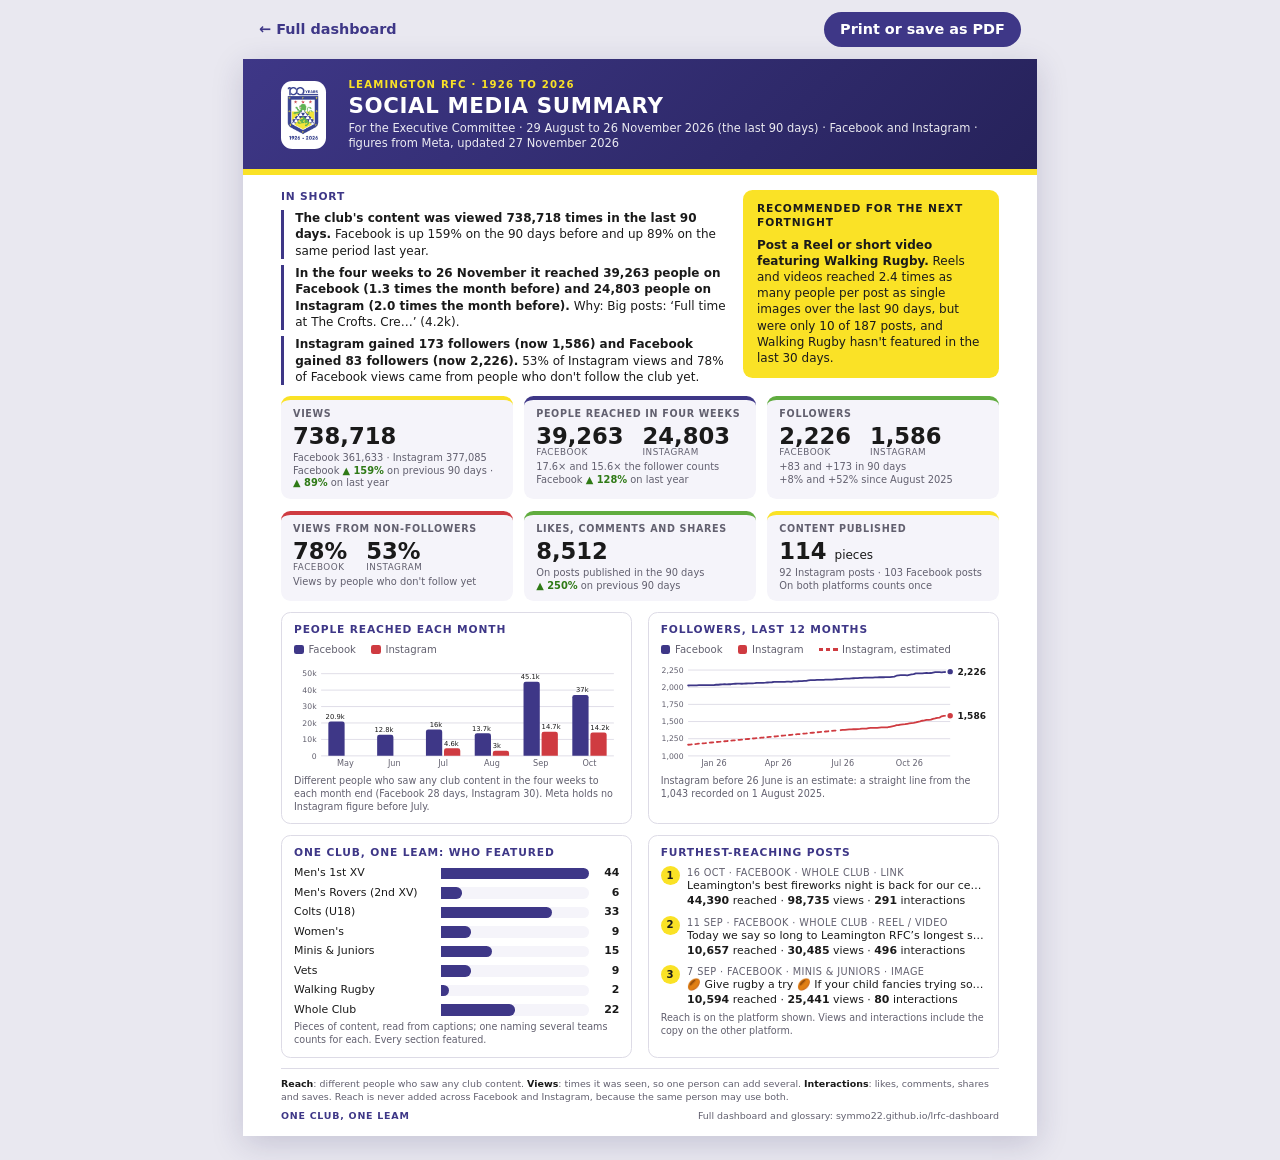
==== commit dfafbd50: "Daily snapshot: 2026-11-27" ====
--- a/docs/exec.html
+++ b/docs/exec.html
@@ -78,17 +78,17 @@
     <div>
       <div class="kicker">Leamington RFC · 1926 to 2026</div>
       <h1>Social media summary</h1>
-      <p>For the Executive Committee · 28 August to 25 November 2026 (the last 90 days) · Facebook and Instagram · figures from Meta, updated 26 November 2026</p>
+      <p>For the Executive Committee · 29 August to 26 November 2026 (the last 90 days) · Facebook and Instagram · figures from Meta, updated 27 November 2026</p>
     </div>
   </header>
   <div class="body">
     <section class="short">
-      <div><h2>In short</h2><ol><li><strong>The club's content was viewed 736,585 times in the last 90 days.</strong> Facebook is up 159% on the 90 days before and up 88% on the same period last year.</li><li><strong>In the four weeks to 25 November it reached 41,201 people on Facebook (1.5 times the month before) and 25,613 people on Instagram (2.1 times the month before).</strong> Why: Big posts: ‘Full time at The Crofts. Cre…’ (4.2k).</li><li><strong>Instagram gained 174 followers (now 1,588) and Facebook gained 79 followers (now 2,221).</strong> 53% of Instagram views and 78% of Facebook views came from people who don't follow the club yet.</li></ol></div>
+      <div><h2>In short</h2><ol><li><strong>The club's content was viewed 738,718 times in the last 90 days.</strong> Facebook is up 159% on the 90 days before and up 89% on the same period last year.</li><li><strong>In the four weeks to 26 November it reached 39,263 people on Facebook (1.3 times the month before) and 24,803 people on Instagram (2.0 times the month before).</strong> Why: Big posts: ‘Full time at The Crofts. Cre…’ (4.2k).</li><li><strong>Instagram gained 173 followers (now 1,586) and Facebook gained 83 followers (now 2,226).</strong> 53% of Instagram views and 78% of Facebook views came from people who don't follow the club yet.</li></ol></div>
       <div class="rec"><h2>Recommended for the next fortnight</h2><strong>Post a Reel or short video featuring Walking Rugby.</strong> Reels and videos reached 2.4 times as many people per post as single images over the last 90 days, but were only 10 of 187 posts, and Walking Rugby hasn't featured in the last 30 days.</div>
     </section>
-    <section class="tiles"><div class='tile' style='border-top-color:#FAE226'><h3>Views</h3><div class='big'>736,585</div><div class='sub'>Facebook 360,302 · Instagram 376,283<br>Facebook <span class='up'>▲ 159%</span> on previous 90 days · <span class='up'>▲ 88%</span> on last year</div></div><div class='tile' style='border-top-color:#3E3787'><h3>People reached in four weeks</h3><div class='big'><div class='pair'><div>41,201<small>Facebook</small></div><div>25,613<small>Instagram</small></div></div></div><div class='sub'>18.6× and 16.1× the follower counts<br>Facebook <span class='up'>▲ 120%</span> on last year</div></div><div class='tile' style='border-top-color:#60AC3F'><h3>Followers</h3><div class='big'><div class='pair'><div>2,221<small>Facebook</small></div><div>1,588<small>Instagram</small></div></div></div><div class='sub'>+79 and +174 in 90 days<br>+8% and +52% since August 2025</div></div><div class='tile' style='border-top-color:#CF3B41'><h3>Views from non-followers</h3><div class='big'><div class='pair'><div>78%<small>Facebook</small></div><div>53%<small>Instagram</small></div></div></div><div class='sub'>Views by people who don't follow yet</div></div><div class='tile' style='border-top-color:#60AC3F'><h3>Likes, comments and shares</h3><div class='big'>8,475</div><div class='sub'>On posts published in the 90 days<br><span class='up'>▲ 255%</span> on previous 90 days</div></div><div class='tile' style='border-top-color:#FAE226'><h3>Content published</h3><div class='big'>114 <span class='unit'>pieces</span></div><div class='sub'>92 Instagram posts · 103 Facebook posts<br>On both platforms counts once</div></div></section>
-    <section class="two"><div class='panel'><h2>People reached each month</h2><div class='legend'><span><i style='background:#3E3787'></i>Facebook</span><span><i style='background:#CF3B41'></i>Instagram</span></div><svg viewBox='0 0 360 122' role='img' aria-label='Column chart of people reached each month on Facebook and Instagram' xmlns='http://www.w3.org/2000/svg'><line x1='30' x2='354' y1='105.0' y2='105.0' stroke='#dddbe6' stroke-width='1'/><text x='25' y='108.0' text-anchor='end' font-size='8.5' fill='#62606f'>0</text><line x1='30' x2='354' y1='86.8' y2='86.8' stroke='#dddbe6' stroke-width='1'/><text x='25' y='89.8' text-anchor='end' font-size='8.5' fill='#62606f'>10k</text><line x1='30' x2='354' y1='68.6' y2='68.6' stroke='#dddbe6' stroke-width='1'/><text x='25' y='71.6' text-anchor='end' font-size='8.5' fill='#62606f'>20k</text><line x1='30' x2='354' y1='50.4' y2='50.4' stroke='#dddbe6' stroke-width='1'/><text x='25' y='53.4' text-anchor='end' font-size='8.5' fill='#62606f'>30k</text><line x1='30' x2='354' y1='32.2' y2='32.2' stroke='#dddbe6' stroke-width='1'/><text x='25' y='35.2' text-anchor='end' font-size='8.5' fill='#62606f'>40k</text><line x1='30' x2='354' y1='14.0' y2='14.0' stroke='#dddbe6' stroke-width='1'/><text x='25' y='17.0' text-anchor='end' font-size='8.5' fill='#62606f'>50k</text><path d='M38.0,105.0 V69.5 Q38.0,67.0 40.5,67.0 H53.5 Q56.0,67.0 56.0,69.5 V105.0 Z' fill='#3E3787'><title>Facebook, May: 20,861 people</title></path><text x='56.0' y='64.0' text-anchor='end' font-size='7.5' fill='#1a1a1a'>20.9k</text><text x='57.0' y='116' text-anchor='middle' font-size='9' fill='#62606f'>May</text><path d='M92.0,105.0 V84.2 Q92.0,81.7 94.5,81.7 H107.5 Q110.0,81.7 110.0,84.2 V105.0 Z' fill='#3E3787'><title>Facebook, Jun: 12,816 people</title></path><text x='110.0' y='78.7' text-anchor='end' font-size='7.5' fill='#1a1a1a'>12.8k</text><text x='111.0' y='116' text-anchor='middle' font-size='9' fill='#62606f'>Jun</text><path d='M146.0,105.0 V78.4 Q146.0,75.9 148.5,75.9 H161.5 Q164.0,75.9 164.0,78.4 V105.0 Z' fill='#3E3787'><title>Facebook, Jul: 15,986 people</title></path><text x='164.0' y='72.9' text-anchor='end' font-size='7.5' fill='#1a1a1a'>16k</text><path d='M166.0,105.0 V99.2 Q166.0,96.7 168.5,96.7 H181.5 Q184.0,96.7 184.0,99.2 V105.0 Z' fill='#CF3B41'><title>Instagram, Jul: 4,569 people</title></path><text x='166.0' y='93.7' text-anchor='start' font-size='7.5' fill='#1a1a1a'>4.6k</text><text x='165.0' y='116' text-anchor='middle' font-size='9' fill='#62606f'>Jul</text><path d='M200.0,105.0 V82.5 Q200.0,80.0 202.5,80.0 H215.5 Q218.0,80.0 218.0,82.5 V105.0 Z' fill='#3E3787'><title>Facebook, Aug: 13,736 people</title></path><text x='218.0' y='77.0' text-anchor='end' font-size='7.5' fill='#1a1a1a'>13.7k</text><path d='M220.0,105.0 V101.9 Q220.0,99.4 222.5,99.4 H235.5 Q238.0,99.4 238.0,101.9 V105.0 Z' fill='#CF3B41'><title>Instagram, Aug: 3,050 people</title></path><text x='220.0' y='96.4' text-anchor='start' font-size='7.5' fill='#1a1a1a'>3k</text><text x='219.0' y='116' text-anchor='middle' font-size='9' fill='#62606f'>Aug</text><path d='M254.0,105.0 V25.4 Q254.0,22.9 256.5,22.9 H269.5 Q272.0,22.9 272.0,25.4 V105.0 Z' fill='#3E3787'><title>Facebook, Sep: 45,136 people</title></path><text x='272.0' y='19.9' text-anchor='end' font-size='7.5' fill='#1a1a1a'>45.1k</text><path d='M274.0,105.0 V80.7 Q274.0,78.2 276.5,78.2 H289.5 Q292.0,78.2 292.0,80.7 V105.0 Z' fill='#CF3B41'><title>Instagram, Sep: 14,749 people</title></path><text x='274.0' y='75.2' text-anchor='start' font-size='7.5' fill='#1a1a1a'>14.7k</text><text x='273.0' y='116' text-anchor='middle' font-size='9' fill='#62606f'>Sep</text><path d='M308.0,105.0 V40.1 Q308.0,37.6 310.5,37.6 H323.5 Q326.0,37.6 326.0,40.1 V105.0 Z' fill='#3E3787'><title>Facebook, Oct: 37,015 people</title></path><text x='326.0' y='34.6' text-anchor='end' font-size='7.5' fill='#1a1a1a'>37k</text><path d='M328.0,105.0 V81.7 Q328.0,79.2 330.5,79.2 H343.5 Q346.0,79.2 346.0,81.7 V105.0 Z' fill='#CF3B41'><title>Instagram, Oct: 14,154 people</title></path><text x='328.0' y='76.2' text-anchor='start' font-size='7.5' fill='#1a1a1a'>14.2k</text><text x='327.0' y='116' text-anchor='middle' font-size='9' fill='#62606f'>Oct</text></svg><p class='cap'>Different people who saw any club content in the four weeks to each month end (Facebook 28 days, Instagram 30). Meta holds no Instagram figure before July.</p></div><div class='panel'><h2>Followers, last 12 months</h2><div class='legend'><span><i style='background:#3E3787'></i>Facebook</span><span><i style='background:#CF3B41'></i>Instagram</span><span><i class='dash'></i>Instagram, estimated</span></div><svg viewBox='0 0 360 122' role='img' aria-label='Line chart of Facebook and Instagram followers over the last 12 months' xmlns='http://www.w3.org/2000/svg'><line x1='30' x2='320' y1='105.0' y2='105.0' stroke='#dddbe6' stroke-width='1'/><text x='25' y='108.0' text-anchor='end' font-size='8.5' fill='#62606f'>1,000</text><line x1='30' x2='320' y1='86.0' y2='86.0' stroke='#dddbe6' stroke-width='1'/><text x='25' y='89.0' text-anchor='end' font-size='8.5' fill='#62606f'>1,250</text><line x1='30' x2='320' y1='67.0' y2='67.0' stroke='#dddbe6' stroke-width='1'/><text x='25' y='70.0' text-anchor='end' font-size='8.5' fill='#62606f'>1,500</text><line x1='30' x2='320' y1='48.0' y2='48.0' stroke='#dddbe6' stroke-width='1'/><text x='25' y='51.0' text-anchor='end' font-size='8.5' fill='#62606f'>1,750</text><line x1='30' x2='320' y1='29.0' y2='29.0' stroke='#dddbe6' stroke-width='1'/><text x='25' y='32.0' text-anchor='end' font-size='8.5' fill='#62606f'>2,000</text><line x1='30' x2='320' y1='10.0' y2='10.0' stroke='#dddbe6' stroke-width='1'/><text x='25' y='13.0' text-anchor='end' font-size='8.5' fill='#62606f'>2,250</text><text x='58.5' y='116' text-anchor='middle' font-size='9' fill='#62606f'>Jan 26</text><text x='129.8' y='116' text-anchor='middle' font-size='9' fill='#62606f'>Apr 26</text><text x='203.5' y='116' text-anchor='middle' font-size='9' fill='#62606f'>Jul 26</text><text x='274.8' y='116' text-anchor='middle' font-size='9' fill='#62606f'>Oct 26</text><path d='M30.0,92.8 L32.4,92.5 L34.8,92.3 L37.1,92.1 L39.5,91.9 L41.9,91.6 L44.3,91.4 L46.6,91.2 L49.0,90.9 L51.4,90.7 L53.8,90.5 L56.1,90.3 L58.5,90.0 L60.9,89.8 L63.3,89.6 L65.7,89.3 L68.0,89.1 L70.4,88.9 L72.8,88.7 L75.2,88.4 L77.5,88.2 L79.9,88.0 L82.3,87.7 L84.7,87.5 L87.0,87.3 L89.4,87.1 L91.8,86.8 L94.2,86.6 L96.6,86.4 L98.9,86.2 L101.3,85.9 L103.7,85.7 L106.1,85.5 L108.4,85.2 L110.8,85.0 L113.2,84.8 L115.6,84.6 L118.0,84.3 L120.3,84.1 L122.7,83.9 L125.1,83.6 L127.5,83.4 L129.8,83.2 L132.2,83.0 L134.6,82.7 L137.0,82.4 L139.3,82.2 L141.7,82.0 L144.1,81.7 L146.5,81.5 L148.9,81.3 L151.2,81.1 L153.6,80.8 L156.0,80.6 L158.4,80.4 L160.7,80.1 L163.1,79.9 L165.5,79.7 L167.9,79.5 L170.2,79.2 L172.6,79.0 L175.0,78.8 L177.4,78.6 L179.8,78.3 L182.1,78.1 L184.5,77.9 L186.9,77.6 L189.3,77.4 L191.6,77.2 L194.0,77.0 L196.4,76.7' fill='none' stroke='#CF3B41' stroke-width='2' stroke-dasharray='4 4' stroke-linecap='round'/><path d='M30.0,27.0 L32.4,27.0 L34.8,27.0 L37.1,27.0 L39.5,26.9 L41.9,26.8 L44.3,26.8 L46.6,26.8 L49.0,26.8 L51.4,26.7 L53.8,26.7 L56.1,26.6 L58.5,26.6 L60.9,26.3 L63.3,26.3 L65.7,26.1 L68.0,25.9 L70.4,25.9 L72.8,25.7 L75.2,25.8 L77.5,25.7 L79.9,25.4 L82.3,25.2 L84.7,25.1 L87.0,25.1 L89.4,25.2 L91.8,25.1 L94.2,25.0 L96.6,24.7 L98.9,24.7 L101.3,24.6 L103.7,24.7 L106.1,24.2 L108.4,24.2 L110.8,24.1 L113.2,24.1 L115.6,24.0 L118.0,23.8 L120.3,23.7 L122.7,23.6 L125.1,23.1 L127.5,23.2 L129.8,23.1 L132.2,23.1 L134.6,23.1 L137.0,23.1 L139.3,22.9 L141.7,22.8 L144.1,23.0 L146.5,22.8 L148.9,22.5 L151.2,22.4 L153.6,22.3 L156.0,22.2 L158.4,22.0 L160.7,22.1 L163.1,21.7 L165.5,21.3 L167.9,21.1 L170.2,21.1 L172.6,20.8 L175.0,20.9 L177.4,20.9 L179.8,20.8 L182.1,20.6 L184.5,20.6 L186.9,20.8 L189.3,20.6 L191.6,20.5 L194.0,20.3 L196.4,20.1 L198.8,20.1 L201.1,19.8 L203.5,19.6 L205.9,19.6 L208.3,19.5 L210.7,19.3 L213.0,19.3 L215.4,19.0 L217.8,18.9 L220.2,18.7 L222.5,18.7 L224.9,18.6 L227.3,18.5 L229.7,18.4 L232.0,18.4 L234.4,18.3 L236.8,18.3 L239.2,18.2 L241.6,18.0 L243.9,18.0 L246.3,18.1 L248.7,17.9 L251.1,17.9 L253.4,17.9 L255.8,17.7 L258.2,17.4 L260.6,16.7 L263.0,16.2 L265.3,15.9 L267.7,15.6 L270.1,15.6 L272.5,15.7 L274.8,15.7 L277.2,15.2 L279.6,14.8 L282.0,14.3 L284.3,13.7 L286.7,13.9 L289.1,13.6 L291.5,13.5 L293.9,13.4 L296.2,13.5 L298.6,13.4 L301.0,13.2 L303.4,12.7 L305.7,12.4 L308.1,12.5 L310.5,12.5 L312.9,12.4 L315.2,12.3 L317.6,12.3 L320.0,12.2' fill='none' stroke='#3E3787' stroke-width='2' stroke-linejoin='round' stroke-linecap='round'/><path d='M198.8,76.6 L201.1,76.3 L203.5,76.3 L205.9,76.2 L208.3,75.7 L210.7,75.7 L213.0,75.5 L215.4,75.4 L217.8,75.4 L220.2,75.5 L222.5,74.9 L224.9,74.8 L227.3,74.9 L229.7,74.3 L232.0,74.1 L234.4,74.1 L236.8,74.1 L239.2,73.9 L241.6,73.8 L243.9,73.6 L246.3,73.5 L248.7,73.6 L251.1,73.4 L253.4,73.1 L255.8,72.3 L258.2,72.2 L260.6,71.4 L263.0,70.9 L265.3,70.6 L267.7,70.3 L270.1,70.1 L272.5,69.5 L274.8,69.2 L277.2,68.7 L279.6,68.4 L282.0,68.1 L284.3,67.4 L286.7,66.8 L289.1,66.2 L291.5,65.9 L293.9,65.3 L296.2,65.2 L298.6,65.0 L301.0,64.3 L303.4,63.7 L305.7,63.0 L308.1,62.6 L310.5,61.8 L312.9,60.8 L315.2,60.5 L317.6,60.3 L320.0,60.3' fill='none' stroke='#CF3B41' stroke-width='2' stroke-linejoin='round' stroke-linecap='round'/><circle cx='320.0' cy='12.2' r='4' fill='#3E3787' stroke='#fff' stroke-width='2'/><text x='328.0' y='15.7' font-size='10' font-weight='700' fill='#1a1a1a'>2,221</text><circle cx='320.0' cy='60.3' r='4' fill='#CF3B41' stroke='#fff' stroke-width='2'/><text x='328.0' y='63.8' font-size='10' font-weight='700' fill='#1a1a1a'>1,588</text></svg><p class='cap'>Instagram before 26 June is an estimate: a straight line from the 1,043 recorded on 1 August 2025.</p></div></section>
-    <section class="two"><div class='panel'><h2>One Club, One Leam: who featured</h2><div class='cov'><div class='row'><span>Men&#x27;s 1st XV</span><div class='track'><div class='fill' style='width:100%'></div></div><span class='n'>45</span></div><div class='row'><span>Men&#x27;s Rovers (2nd XV)</span><div class='track'><div class='fill' style='width:13%'></div></div><span class='n'>6</span></div><div class='row'><span>Colts (U18)</span><div class='track'><div class='fill' style='width:73%'></div></div><span class='n'>33</span></div><div class='row'><span>Women&#x27;s</span><div class='track'><div class='fill' style='width:20%'></div></div><span class='n'>9</span></div><div class='row'><span>Minis &amp; Juniors</span><div class='track'><div class='fill' style='width:33%'></div></div><span class='n'>15</span></div><div class='row'><span>Vets</span><div class='track'><div class='fill' style='width:20%'></div></div><span class='n'>9</span></div><div class='row'><span>Walking Rugby</span><div class='track'><div class='fill' style='width:4%'></div></div><span class='n'>2</span></div><div class='row'><span>Whole Club</span><div class='track'><div class='fill' style='width:47%'></div></div><span class='n'>21</span></div></div><p class='cap'>Pieces of content, read from captions; one naming several teams counts for each. Every section featured.</p></div><div class='panel'><h2>Furthest-reaching posts</h2><ol class='top'><li><span class='rank'>1</span><div><div class='meta'>16 Oct · Facebook · Whole Club · Link</div><a href='https://www.facebook.com/1633445288718753/posts/1660657145997567'><div class='capt'>Leamington&#x27;s best fireworks night is back for our centenary year 🎆 Top quality fireworks display ✅ Fairground </div></a><div><b>44,390</b> reached · <b>98,728</b> views · <b>288</b> interactions</div></div></li><li><span class='rank'>2</span><div><div class='meta'>11 Sep · Facebook · Whole Club · Reel / video</div><a href='https://www.facebook.com/reel/1722882032124799/'><div class='capt'>Today we say so long to Leamington RFC’s longest standing supporter Dick Ashley. Having joined the club in his</div></a><div><b>10,657</b> reached · <b>30,485</b> views · <b>496</b> interactions</div></div></li><li><span class='rank'>3</span><div><div class='meta'>7 Sep · Facebook · Minis &amp; Juniors · Image</div><a href='https://www.facebook.com/1633445288718753/posts/1621715429891739'><div class='capt'>🏉 Give rugby a try 🏉 If your child fancies trying something new, come down to Moorefields and have a go. Boys </div></a><div><b>10,594</b> reached · <b>25,441</b> views · <b>80</b> interactions</div></div></li></ol><p class='cap'>Reach is on the platform shown. Views and interactions include the copy on the other platform.</p></div></section>
+    <section class="tiles"><div class='tile' style='border-top-color:#FAE226'><h3>Views</h3><div class='big'>738,718</div><div class='sub'>Facebook 361,633 · Instagram 377,085<br>Facebook <span class='up'>▲ 159%</span> on previous 90 days · <span class='up'>▲ 89%</span> on last year</div></div><div class='tile' style='border-top-color:#3E3787'><h3>People reached in four weeks</h3><div class='big'><div class='pair'><div>39,263<small>Facebook</small></div><div>24,803<small>Instagram</small></div></div></div><div class='sub'>17.6× and 15.6× the follower counts<br>Facebook <span class='up'>▲ 128%</span> on last year</div></div><div class='tile' style='border-top-color:#60AC3F'><h3>Followers</h3><div class='big'><div class='pair'><div>2,226<small>Facebook</small></div><div>1,586<small>Instagram</small></div></div></div><div class='sub'>+83 and +173 in 90 days<br>+8% and +52% since August 2025</div></div><div class='tile' style='border-top-color:#CF3B41'><h3>Views from non-followers</h3><div class='big'><div class='pair'><div>78%<small>Facebook</small></div><div>53%<small>Instagram</small></div></div></div><div class='sub'>Views by people who don't follow yet</div></div><div class='tile' style='border-top-color:#60AC3F'><h3>Likes, comments and shares</h3><div class='big'>8,512</div><div class='sub'>On posts published in the 90 days<br><span class='up'>▲ 250%</span> on previous 90 days</div></div><div class='tile' style='border-top-color:#FAE226'><h3>Content published</h3><div class='big'>114 <span class='unit'>pieces</span></div><div class='sub'>92 Instagram posts · 103 Facebook posts<br>On both platforms counts once</div></div></section>
+    <section class="two"><div class='panel'><h2>People reached each month</h2><div class='legend'><span><i style='background:#3E3787'></i>Facebook</span><span><i style='background:#CF3B41'></i>Instagram</span></div><svg viewBox='0 0 360 122' role='img' aria-label='Column chart of people reached each month on Facebook and Instagram' xmlns='http://www.w3.org/2000/svg'><line x1='30' x2='354' y1='105.0' y2='105.0' stroke='#dddbe6' stroke-width='1'/><text x='25' y='108.0' text-anchor='end' font-size='8.5' fill='#62606f'>0</text><line x1='30' x2='354' y1='86.8' y2='86.8' stroke='#dddbe6' stroke-width='1'/><text x='25' y='89.8' text-anchor='end' font-size='8.5' fill='#62606f'>10k</text><line x1='30' x2='354' y1='68.6' y2='68.6' stroke='#dddbe6' stroke-width='1'/><text x='25' y='71.6' text-anchor='end' font-size='8.5' fill='#62606f'>20k</text><line x1='30' x2='354' y1='50.4' y2='50.4' stroke='#dddbe6' stroke-width='1'/><text x='25' y='53.4' text-anchor='end' font-size='8.5' fill='#62606f'>30k</text><line x1='30' x2='354' y1='32.2' y2='32.2' stroke='#dddbe6' stroke-width='1'/><text x='25' y='35.2' text-anchor='end' font-size='8.5' fill='#62606f'>40k</text><line x1='30' x2='354' y1='14.0' y2='14.0' stroke='#dddbe6' stroke-width='1'/><text x='25' y='17.0' text-anchor='end' font-size='8.5' fill='#62606f'>50k</text><path d='M38.0,105.0 V69.5 Q38.0,67.0 40.5,67.0 H53.5 Q56.0,67.0 56.0,69.5 V105.0 Z' fill='#3E3787'><title>Facebook, May: 20,861 people</title></path><text x='56.0' y='64.0' text-anchor='end' font-size='7.5' fill='#1a1a1a'>20.9k</text><text x='57.0' y='116' text-anchor='middle' font-size='9' fill='#62606f'>May</text><path d='M92.0,105.0 V84.2 Q92.0,81.7 94.5,81.7 H107.5 Q110.0,81.7 110.0,84.2 V105.0 Z' fill='#3E3787'><title>Facebook, Jun: 12,816 people</title></path><text x='110.0' y='78.7' text-anchor='end' font-size='7.5' fill='#1a1a1a'>12.8k</text><text x='111.0' y='116' text-anchor='middle' font-size='9' fill='#62606f'>Jun</text><path d='M146.0,105.0 V78.4 Q146.0,75.9 148.5,75.9 H161.5 Q164.0,75.9 164.0,78.4 V105.0 Z' fill='#3E3787'><title>Facebook, Jul: 15,986 people</title></path><text x='164.0' y='72.9' text-anchor='end' font-size='7.5' fill='#1a1a1a'>16k</text><path d='M166.0,105.0 V99.2 Q166.0,96.7 168.5,96.7 H181.5 Q184.0,96.7 184.0,99.2 V105.0 Z' fill='#CF3B41'><title>Instagram, Jul: 4,569 people</title></path><text x='166.0' y='93.7' text-anchor='start' font-size='7.5' fill='#1a1a1a'>4.6k</text><text x='165.0' y='116' text-anchor='middle' font-size='9' fill='#62606f'>Jul</text><path d='M200.0,105.0 V82.5 Q200.0,80.0 202.5,80.0 H215.5 Q218.0,80.0 218.0,82.5 V105.0 Z' fill='#3E3787'><title>Facebook, Aug: 13,736 people</title></path><text x='218.0' y='77.0' text-anchor='end' font-size='7.5' fill='#1a1a1a'>13.7k</text><path d='M220.0,105.0 V101.9 Q220.0,99.4 222.5,99.4 H235.5 Q238.0,99.4 238.0,101.9 V105.0 Z' fill='#CF3B41'><title>Instagram, Aug: 3,050 people</title></path><text x='220.0' y='96.4' text-anchor='start' font-size='7.5' fill='#1a1a1a'>3k</text><text x='219.0' y='116' text-anchor='middle' font-size='9' fill='#62606f'>Aug</text><path d='M254.0,105.0 V25.4 Q254.0,22.9 256.5,22.9 H269.5 Q272.0,22.9 272.0,25.4 V105.0 Z' fill='#3E3787'><title>Facebook, Sep: 45,136 people</title></path><text x='272.0' y='19.9' text-anchor='end' font-size='7.5' fill='#1a1a1a'>45.1k</text><path d='M274.0,105.0 V80.7 Q274.0,78.2 276.5,78.2 H289.5 Q292.0,78.2 292.0,80.7 V105.0 Z' fill='#CF3B41'><title>Instagram, Sep: 14,749 people</title></path><text x='274.0' y='75.2' text-anchor='start' font-size='7.5' fill='#1a1a1a'>14.7k</text><text x='273.0' y='116' text-anchor='middle' font-size='9' fill='#62606f'>Sep</text><path d='M308.0,105.0 V40.1 Q308.0,37.6 310.5,37.6 H323.5 Q326.0,37.6 326.0,40.1 V105.0 Z' fill='#3E3787'><title>Facebook, Oct: 37,015 people</title></path><text x='326.0' y='34.6' text-anchor='end' font-size='7.5' fill='#1a1a1a'>37k</text><path d='M328.0,105.0 V81.7 Q328.0,79.2 330.5,79.2 H343.5 Q346.0,79.2 346.0,81.7 V105.0 Z' fill='#CF3B41'><title>Instagram, Oct: 14,154 people</title></path><text x='328.0' y='76.2' text-anchor='start' font-size='7.5' fill='#1a1a1a'>14.2k</text><text x='327.0' y='116' text-anchor='middle' font-size='9' fill='#62606f'>Oct</text></svg><p class='cap'>Different people who saw any club content in the four weeks to each month end (Facebook 28 days, Instagram 30). Meta holds no Instagram figure before July.</p></div><div class='panel'><h2>Followers, last 12 months</h2><div class='legend'><span><i style='background:#3E3787'></i>Facebook</span><span><i style='background:#CF3B41'></i>Instagram</span><span><i class='dash'></i>Instagram, estimated</span></div><svg viewBox='0 0 360 122' role='img' aria-label='Line chart of Facebook and Instagram followers over the last 12 months' xmlns='http://www.w3.org/2000/svg'><line x1='30' x2='320' y1='105.0' y2='105.0' stroke='#dddbe6' stroke-width='1'/><text x='25' y='108.0' text-anchor='end' font-size='8.5' fill='#62606f'>1,000</text><line x1='30' x2='320' y1='86.0' y2='86.0' stroke='#dddbe6' stroke-width='1'/><text x='25' y='89.0' text-anchor='end' font-size='8.5' fill='#62606f'>1,250</text><line x1='30' x2='320' y1='67.0' y2='67.0' stroke='#dddbe6' stroke-width='1'/><text x='25' y='70.0' text-anchor='end' font-size='8.5' fill='#62606f'>1,500</text><line x1='30' x2='320' y1='48.0' y2='48.0' stroke='#dddbe6' stroke-width='1'/><text x='25' y='51.0' text-anchor='end' font-size='8.5' fill='#62606f'>1,750</text><line x1='30' x2='320' y1='29.0' y2='29.0' stroke='#dddbe6' stroke-width='1'/><text x='25' y='32.0' text-anchor='end' font-size='8.5' fill='#62606f'>2,000</text><line x1='30' x2='320' y1='10.0' y2='10.0' stroke='#dddbe6' stroke-width='1'/><text x='25' y='13.0' text-anchor='end' font-size='8.5' fill='#62606f'>2,250</text><text x='58.5' y='116' text-anchor='middle' font-size='9' fill='#62606f'>Jan 26</text><text x='129.8' y='116' text-anchor='middle' font-size='9' fill='#62606f'>Apr 26</text><text x='201.1' y='116' text-anchor='middle' font-size='9' fill='#62606f'>Jul 26</text><text x='274.8' y='116' text-anchor='middle' font-size='9' fill='#62606f'>Oct 26</text><path d='M30.0,92.7 L32.4,92.5 L34.8,92.2 L37.1,92.0 L39.5,91.8 L41.9,91.5 L44.3,91.3 L46.6,91.1 L49.0,90.9 L51.4,90.6 L53.8,90.4 L56.1,90.2 L58.5,90.0 L60.9,89.7 L63.3,89.5 L65.7,89.3 L68.0,89.0 L70.4,88.8 L72.8,88.6 L75.2,88.4 L77.5,88.1 L79.9,87.9 L82.3,87.7 L84.7,87.4 L87.0,87.2 L89.4,87.0 L91.8,86.8 L94.2,86.5 L96.6,86.3 L98.9,86.1 L101.3,85.8 L103.7,85.6 L106.1,85.4 L108.4,85.2 L110.8,84.9 L113.2,84.7 L115.6,84.5 L118.0,84.3 L120.3,84.0 L122.7,83.8 L125.1,83.6 L127.5,83.3 L129.8,83.1 L132.2,82.8 L134.6,82.6 L137.0,82.4 L139.3,82.1 L141.7,81.9 L144.1,81.7 L146.5,81.4 L148.9,81.2 L151.2,81.0 L153.6,80.8 L156.0,80.5 L158.4,80.3 L160.7,80.1 L163.1,79.8 L165.5,79.6 L167.9,79.4 L170.2,79.2 L172.6,78.9 L175.0,78.7 L177.4,78.5 L179.8,78.2 L182.1,78.0 L184.5,77.8 L186.9,77.6 L189.3,77.3 L191.6,77.1 L194.0,76.9 L196.4,76.7' fill='none' stroke='#CF3B41' stroke-width='2' stroke-dasharray='4 4' stroke-linecap='round'/><path d='M30.0,27.1 L32.4,26.9 L34.8,27.0 L37.1,27.0 L39.5,26.9 L41.9,26.8 L44.3,26.8 L46.6,26.8 L49.0,26.7 L51.4,26.7 L53.8,26.6 L56.1,26.6 L58.5,26.6 L60.9,26.3 L63.3,26.3 L65.7,26.0 L68.0,25.9 L70.4,25.7 L72.8,25.8 L75.2,25.7 L77.5,25.7 L79.9,25.4 L82.3,25.2 L84.7,25.1 L87.0,25.1 L89.4,25.2 L91.8,25.1 L94.2,24.9 L96.6,24.7 L98.9,24.7 L101.3,24.7 L103.7,24.5 L106.1,24.1 L108.4,24.2 L110.8,24.1 L113.2,24.1 L115.6,24.0 L118.0,23.8 L120.3,23.7 L122.7,23.5 L125.1,23.1 L127.5,23.2 L129.8,23.1 L132.2,23.1 L134.6,23.1 L137.0,23.0 L139.3,22.8 L141.7,22.8 L144.1,23.0 L146.5,22.6 L148.9,22.5 L151.2,22.4 L153.6,22.2 L156.0,22.2 L158.4,21.9 L160.7,22.0 L163.1,21.5 L165.5,21.2 L167.9,21.2 L170.2,21.1 L172.6,20.9 L175.0,20.9 L177.4,20.9 L179.8,20.8 L182.1,20.6 L184.5,20.6 L186.9,20.7 L189.3,20.6 L191.6,20.4 L194.0,20.2 L196.4,20.1 L198.8,20.0 L201.1,19.7 L203.5,19.6 L205.9,19.6 L208.3,19.5 L210.7,19.3 L213.0,19.1 L215.4,19.0 L217.8,18.9 L220.2,18.7 L222.5,18.7 L224.9,18.5 L227.3,18.5 L229.7,18.4 L232.0,18.3 L234.4,18.3 L236.8,18.2 L239.2,18.1 L241.6,18.0 L243.9,18.0 L246.3,18.0 L248.7,17.9 L251.1,17.9 L253.4,17.8 L255.8,17.5 L258.2,17.2 L260.6,16.3 L263.0,15.9 L265.3,15.7 L267.7,15.6 L270.1,15.6 L272.5,15.8 L274.8,15.3 L277.2,14.9 L279.6,14.6 L282.0,13.7 L284.3,13.8 L286.7,13.7 L289.1,13.7 L291.5,13.4 L293.9,13.3 L296.2,13.4 L298.6,13.3 L301.0,12.8 L303.4,12.4 L305.7,12.4 L308.1,12.4 L310.5,12.6 L312.9,12.4 L315.2,12.2 L317.6,12.2 L320.0,11.8' fill='none' stroke='#3E3787' stroke-width='2' stroke-linejoin='round' stroke-linecap='round'/><path d='M198.8,76.6 L201.1,76.3 L203.5,76.3 L205.9,76.0 L208.3,75.7 L210.7,75.6 L213.0,75.4 L215.4,75.5 L217.8,75.4 L220.2,75.2 L222.5,74.9 L224.9,74.8 L227.3,74.8 L229.7,74.2 L232.0,74.1 L234.4,74.1 L236.8,74.1 L239.2,73.9 L241.6,73.7 L243.9,73.5 L246.3,73.5 L248.7,73.5 L251.1,73.3 L253.4,72.8 L255.8,72.3 L258.2,71.9 L260.6,70.9 L263.0,70.8 L265.3,70.5 L267.7,70.2 L270.1,69.9 L272.5,69.5 L274.8,69.1 L277.2,68.7 L279.6,68.5 L282.0,68.0 L284.3,67.3 L286.7,66.8 L289.1,66.1 L291.5,65.7 L293.9,65.1 L296.2,65.2 L298.6,64.9 L301.0,64.0 L303.4,63.6 L305.7,62.9 L308.1,62.7 L310.5,61.2 L312.9,60.7 L315.2,60.5 L317.6,60.2 L320.0,60.5' fill='none' stroke='#CF3B41' stroke-width='2' stroke-linejoin='round' stroke-linecap='round'/><circle cx='320.0' cy='11.8' r='4' fill='#3E3787' stroke='#fff' stroke-width='2'/><text x='328.0' y='15.3' font-size='10' font-weight='700' fill='#1a1a1a'>2,226</text><circle cx='320.0' cy='60.5' r='4' fill='#CF3B41' stroke='#fff' stroke-width='2'/><text x='328.0' y='64.0' font-size='10' font-weight='700' fill='#1a1a1a'>1,586</text></svg><p class='cap'>Instagram before 26 June is an estimate: a straight line from the 1,043 recorded on 1 August 2025.</p></div></section>
+    <section class="two"><div class='panel'><h2>One Club, One Leam: who featured</h2><div class='cov'><div class='row'><span>Men&#x27;s 1st XV</span><div class='track'><div class='fill' style='width:100%'></div></div><span class='n'>44</span></div><div class='row'><span>Men&#x27;s Rovers (2nd XV)</span><div class='track'><div class='fill' style='width:14%'></div></div><span class='n'>6</span></div><div class='row'><span>Colts (U18)</span><div class='track'><div class='fill' style='width:75%'></div></div><span class='n'>33</span></div><div class='row'><span>Women&#x27;s</span><div class='track'><div class='fill' style='width:20%'></div></div><span class='n'>9</span></div><div class='row'><span>Minis &amp; Juniors</span><div class='track'><div class='fill' style='width:34%'></div></div><span class='n'>15</span></div><div class='row'><span>Vets</span><div class='track'><div class='fill' style='width:20%'></div></div><span class='n'>9</span></div><div class='row'><span>Walking Rugby</span><div class='track'><div class='fill' style='width:5%'></div></div><span class='n'>2</span></div><div class='row'><span>Whole Club</span><div class='track'><div class='fill' style='width:50%'></div></div><span class='n'>22</span></div></div><p class='cap'>Pieces of content, read from captions; one naming several teams counts for each. Every section featured.</p></div><div class='panel'><h2>Furthest-reaching posts</h2><ol class='top'><li><span class='rank'>1</span><div><div class='meta'>16 Oct · Facebook · Whole Club · Link</div><a href='https://www.facebook.com/1633445288718753/posts/1660657145997567'><div class='capt'>Leamington&#x27;s best fireworks night is back for our centenary year 🎆 Top quality fireworks display ✅ Fairground </div></a><div><b>44,390</b> reached · <b>98,735</b> views · <b>291</b> interactions</div></div></li><li><span class='rank'>2</span><div><div class='meta'>11 Sep · Facebook · Whole Club · Reel / video</div><a href='https://www.facebook.com/reel/1722882032124799/'><div class='capt'>Today we say so long to Leamington RFC’s longest standing supporter Dick Ashley. Having joined the club in his</div></a><div><b>10,657</b> reached · <b>30,485</b> views · <b>496</b> interactions</div></div></li><li><span class='rank'>3</span><div><div class='meta'>7 Sep · Facebook · Minis &amp; Juniors · Image</div><a href='https://www.facebook.com/1633445288718753/posts/1621715429891739'><div class='capt'>🏉 Give rugby a try 🏉 If your child fancies trying something new, come down to Moorefields and have a go. Boys </div></a><div><b>10,594</b> reached · <b>25,441</b> views · <b>80</b> interactions</div></div></li></ol><p class='cap'>Reach is on the platform shown. Views and interactions include the copy on the other platform.</p></div></section>
     <footer class="foot">
       <div><b>Reach</b>: different people who saw any club content. <b>Views</b>: times it was seen, so one person can add several. <b>Interactions</b>: likes, comments, shares and saves. Reach is never added across Facebook and Instagram, because the same person may use both.</div>
       <div class="sig"><span>ONE CLUB, ONE LEAM</span><span>Full dashboard and glossary: symmo22.github.io/lrfc-dashboard</span></div>
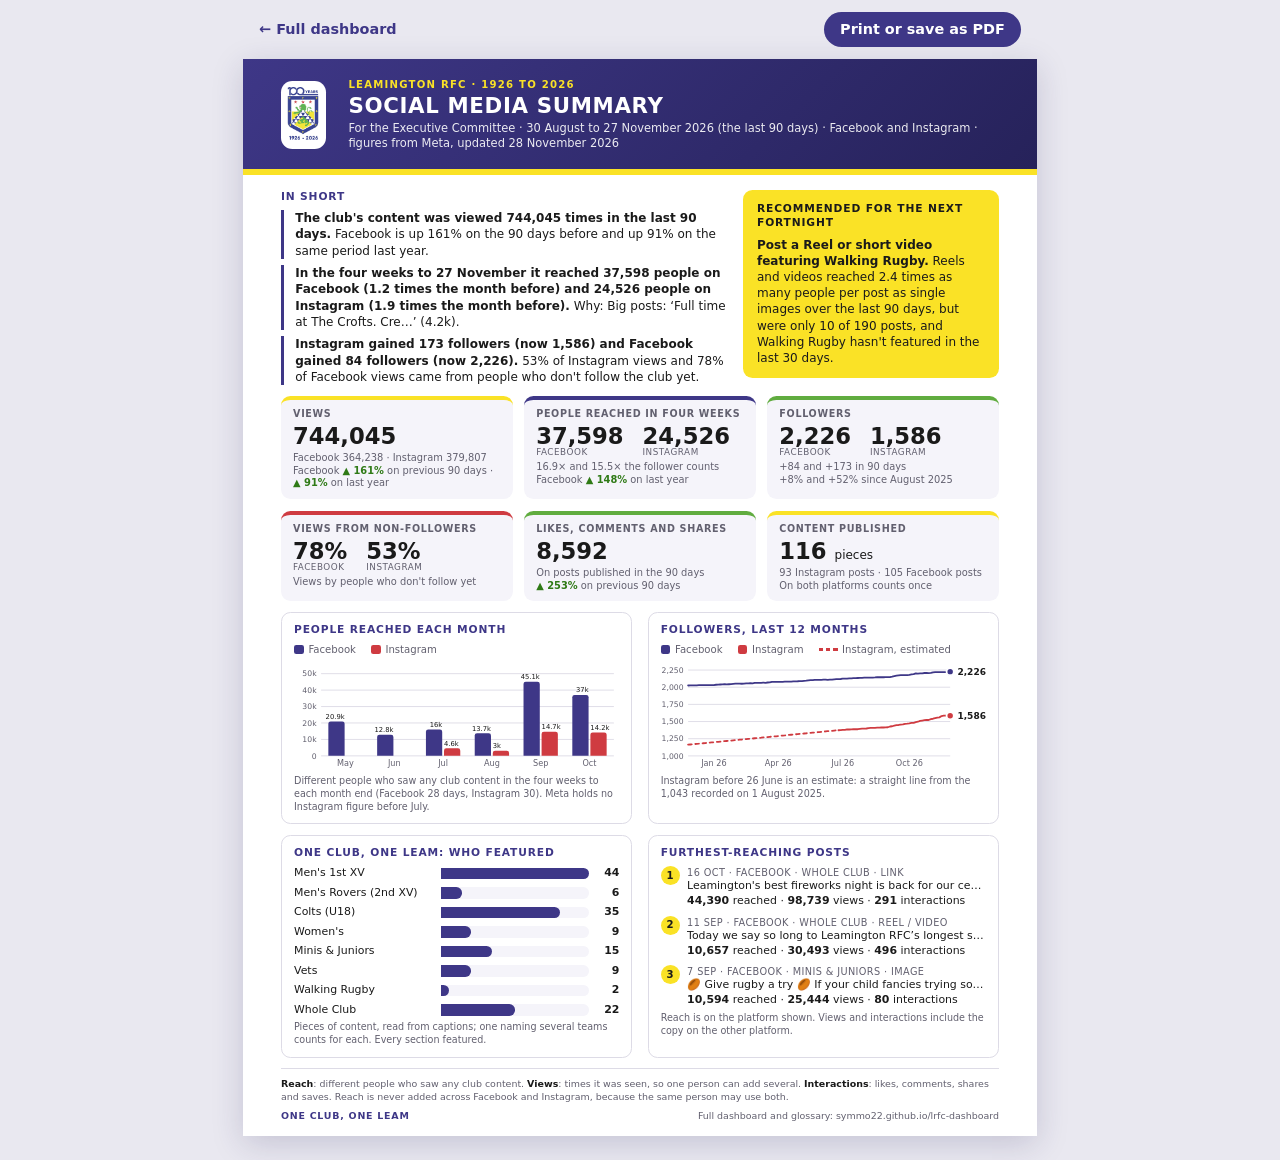
==== commit fc8f2f38: "Daily snapshot: 2026-11-28" ====
--- a/docs/exec.html
+++ b/docs/exec.html
@@ -78,17 +78,17 @@
     <div>
       <div class="kicker">Leamington RFC · 1926 to 2026</div>
       <h1>Social media summary</h1>
-      <p>For the Executive Committee · 29 August to 26 November 2026 (the last 90 days) · Facebook and Instagram · figures from Meta, updated 27 November 2026</p>
+      <p>For the Executive Committee · 30 August to 27 November 2026 (the last 90 days) · Facebook and Instagram · figures from Meta, updated 28 November 2026</p>
     </div>
   </header>
   <div class="body">
     <section class="short">
-      <div><h2>In short</h2><ol><li><strong>The club's content was viewed 738,718 times in the last 90 days.</strong> Facebook is up 159% on the 90 days before and up 89% on the same period last year.</li><li><strong>In the four weeks to 26 November it reached 39,263 people on Facebook (1.3 times the month before) and 24,803 people on Instagram (2.0 times the month before).</strong> Why: Big posts: ‘Full time at The Crofts. Cre…’ (4.2k).</li><li><strong>Instagram gained 173 followers (now 1,586) and Facebook gained 83 followers (now 2,226).</strong> 53% of Instagram views and 78% of Facebook views came from people who don't follow the club yet.</li></ol></div>
-      <div class="rec"><h2>Recommended for the next fortnight</h2><strong>Post a Reel or short video featuring Walking Rugby.</strong> Reels and videos reached 2.4 times as many people per post as single images over the last 90 days, but were only 10 of 187 posts, and Walking Rugby hasn't featured in the last 30 days.</div>
+      <div><h2>In short</h2><ol><li><strong>The club's content was viewed 744,045 times in the last 90 days.</strong> Facebook is up 161% on the 90 days before and up 91% on the same period last year.</li><li><strong>In the four weeks to 27 November it reached 37,598 people on Facebook (1.2 times the month before) and 24,526 people on Instagram (1.9 times the month before).</strong> Why: Big posts: ‘Full time at The Crofts. Cre…’ (4.2k).</li><li><strong>Instagram gained 173 followers (now 1,586) and Facebook gained 84 followers (now 2,226).</strong> 53% of Instagram views and 78% of Facebook views came from people who don't follow the club yet.</li></ol></div>
+      <div class="rec"><h2>Recommended for the next fortnight</h2><strong>Post a Reel or short video featuring Walking Rugby.</strong> Reels and videos reached 2.4 times as many people per post as single images over the last 90 days, but were only 10 of 190 posts, and Walking Rugby hasn't featured in the last 30 days.</div>
     </section>
-    <section class="tiles"><div class='tile' style='border-top-color:#FAE226'><h3>Views</h3><div class='big'>738,718</div><div class='sub'>Facebook 361,633 · Instagram 377,085<br>Facebook <span class='up'>▲ 159%</span> on previous 90 days · <span class='up'>▲ 89%</span> on last year</div></div><div class='tile' style='border-top-color:#3E3787'><h3>People reached in four weeks</h3><div class='big'><div class='pair'><div>39,263<small>Facebook</small></div><div>24,803<small>Instagram</small></div></div></div><div class='sub'>17.6× and 15.6× the follower counts<br>Facebook <span class='up'>▲ 128%</span> on last year</div></div><div class='tile' style='border-top-color:#60AC3F'><h3>Followers</h3><div class='big'><div class='pair'><div>2,226<small>Facebook</small></div><div>1,586<small>Instagram</small></div></div></div><div class='sub'>+83 and +173 in 90 days<br>+8% and +52% since August 2025</div></div><div class='tile' style='border-top-color:#CF3B41'><h3>Views from non-followers</h3><div class='big'><div class='pair'><div>78%<small>Facebook</small></div><div>53%<small>Instagram</small></div></div></div><div class='sub'>Views by people who don't follow yet</div></div><div class='tile' style='border-top-color:#60AC3F'><h3>Likes, comments and shares</h3><div class='big'>8,512</div><div class='sub'>On posts published in the 90 days<br><span class='up'>▲ 250%</span> on previous 90 days</div></div><div class='tile' style='border-top-color:#FAE226'><h3>Content published</h3><div class='big'>114 <span class='unit'>pieces</span></div><div class='sub'>92 Instagram posts · 103 Facebook posts<br>On both platforms counts once</div></div></section>
-    <section class="two"><div class='panel'><h2>People reached each month</h2><div class='legend'><span><i style='background:#3E3787'></i>Facebook</span><span><i style='background:#CF3B41'></i>Instagram</span></div><svg viewBox='0 0 360 122' role='img' aria-label='Column chart of people reached each month on Facebook and Instagram' xmlns='http://www.w3.org/2000/svg'><line x1='30' x2='354' y1='105.0' y2='105.0' stroke='#dddbe6' stroke-width='1'/><text x='25' y='108.0' text-anchor='end' font-size='8.5' fill='#62606f'>0</text><line x1='30' x2='354' y1='86.8' y2='86.8' stroke='#dddbe6' stroke-width='1'/><text x='25' y='89.8' text-anchor='end' font-size='8.5' fill='#62606f'>10k</text><line x1='30' x2='354' y1='68.6' y2='68.6' stroke='#dddbe6' stroke-width='1'/><text x='25' y='71.6' text-anchor='end' font-size='8.5' fill='#62606f'>20k</text><line x1='30' x2='354' y1='50.4' y2='50.4' stroke='#dddbe6' stroke-width='1'/><text x='25' y='53.4' text-anchor='end' font-size='8.5' fill='#62606f'>30k</text><line x1='30' x2='354' y1='32.2' y2='32.2' stroke='#dddbe6' stroke-width='1'/><text x='25' y='35.2' text-anchor='end' font-size='8.5' fill='#62606f'>40k</text><line x1='30' x2='354' y1='14.0' y2='14.0' stroke='#dddbe6' stroke-width='1'/><text x='25' y='17.0' text-anchor='end' font-size='8.5' fill='#62606f'>50k</text><path d='M38.0,105.0 V69.5 Q38.0,67.0 40.5,67.0 H53.5 Q56.0,67.0 56.0,69.5 V105.0 Z' fill='#3E3787'><title>Facebook, May: 20,861 people</title></path><text x='56.0' y='64.0' text-anchor='end' font-size='7.5' fill='#1a1a1a'>20.9k</text><text x='57.0' y='116' text-anchor='middle' font-size='9' fill='#62606f'>May</text><path d='M92.0,105.0 V84.2 Q92.0,81.7 94.5,81.7 H107.5 Q110.0,81.7 110.0,84.2 V105.0 Z' fill='#3E3787'><title>Facebook, Jun: 12,816 people</title></path><text x='110.0' y='78.7' text-anchor='end' font-size='7.5' fill='#1a1a1a'>12.8k</text><text x='111.0' y='116' text-anchor='middle' font-size='9' fill='#62606f'>Jun</text><path d='M146.0,105.0 V78.4 Q146.0,75.9 148.5,75.9 H161.5 Q164.0,75.9 164.0,78.4 V105.0 Z' fill='#3E3787'><title>Facebook, Jul: 15,986 people</title></path><text x='164.0' y='72.9' text-anchor='end' font-size='7.5' fill='#1a1a1a'>16k</text><path d='M166.0,105.0 V99.2 Q166.0,96.7 168.5,96.7 H181.5 Q184.0,96.7 184.0,99.2 V105.0 Z' fill='#CF3B41'><title>Instagram, Jul: 4,569 people</title></path><text x='166.0' y='93.7' text-anchor='start' font-size='7.5' fill='#1a1a1a'>4.6k</text><text x='165.0' y='116' text-anchor='middle' font-size='9' fill='#62606f'>Jul</text><path d='M200.0,105.0 V82.5 Q200.0,80.0 202.5,80.0 H215.5 Q218.0,80.0 218.0,82.5 V105.0 Z' fill='#3E3787'><title>Facebook, Aug: 13,736 people</title></path><text x='218.0' y='77.0' text-anchor='end' font-size='7.5' fill='#1a1a1a'>13.7k</text><path d='M220.0,105.0 V101.9 Q220.0,99.4 222.5,99.4 H235.5 Q238.0,99.4 238.0,101.9 V105.0 Z' fill='#CF3B41'><title>Instagram, Aug: 3,050 people</title></path><text x='220.0' y='96.4' text-anchor='start' font-size='7.5' fill='#1a1a1a'>3k</text><text x='219.0' y='116' text-anchor='middle' font-size='9' fill='#62606f'>Aug</text><path d='M254.0,105.0 V25.4 Q254.0,22.9 256.5,22.9 H269.5 Q272.0,22.9 272.0,25.4 V105.0 Z' fill='#3E3787'><title>Facebook, Sep: 45,136 people</title></path><text x='272.0' y='19.9' text-anchor='end' font-size='7.5' fill='#1a1a1a'>45.1k</text><path d='M274.0,105.0 V80.7 Q274.0,78.2 276.5,78.2 H289.5 Q292.0,78.2 292.0,80.7 V105.0 Z' fill='#CF3B41'><title>Instagram, Sep: 14,749 people</title></path><text x='274.0' y='75.2' text-anchor='start' font-size='7.5' fill='#1a1a1a'>14.7k</text><text x='273.0' y='116' text-anchor='middle' font-size='9' fill='#62606f'>Sep</text><path d='M308.0,105.0 V40.1 Q308.0,37.6 310.5,37.6 H323.5 Q326.0,37.6 326.0,40.1 V105.0 Z' fill='#3E3787'><title>Facebook, Oct: 37,015 people</title></path><text x='326.0' y='34.6' text-anchor='end' font-size='7.5' fill='#1a1a1a'>37k</text><path d='M328.0,105.0 V81.7 Q328.0,79.2 330.5,79.2 H343.5 Q346.0,79.2 346.0,81.7 V105.0 Z' fill='#CF3B41'><title>Instagram, Oct: 14,154 people</title></path><text x='328.0' y='76.2' text-anchor='start' font-size='7.5' fill='#1a1a1a'>14.2k</text><text x='327.0' y='116' text-anchor='middle' font-size='9' fill='#62606f'>Oct</text></svg><p class='cap'>Different people who saw any club content in the four weeks to each month end (Facebook 28 days, Instagram 30). Meta holds no Instagram figure before July.</p></div><div class='panel'><h2>Followers, last 12 months</h2><div class='legend'><span><i style='background:#3E3787'></i>Facebook</span><span><i style='background:#CF3B41'></i>Instagram</span><span><i class='dash'></i>Instagram, estimated</span></div><svg viewBox='0 0 360 122' role='img' aria-label='Line chart of Facebook and Instagram followers over the last 12 months' xmlns='http://www.w3.org/2000/svg'><line x1='30' x2='320' y1='105.0' y2='105.0' stroke='#dddbe6' stroke-width='1'/><text x='25' y='108.0' text-anchor='end' font-size='8.5' fill='#62606f'>1,000</text><line x1='30' x2='320' y1='86.0' y2='86.0' stroke='#dddbe6' stroke-width='1'/><text x='25' y='89.0' text-anchor='end' font-size='8.5' fill='#62606f'>1,250</text><line x1='30' x2='320' y1='67.0' y2='67.0' stroke='#dddbe6' stroke-width='1'/><text x='25' y='70.0' text-anchor='end' font-size='8.5' fill='#62606f'>1,500</text><line x1='30' x2='320' y1='48.0' y2='48.0' stroke='#dddbe6' stroke-width='1'/><text x='25' y='51.0' text-anchor='end' font-size='8.5' fill='#62606f'>1,750</text><line x1='30' x2='320' y1='29.0' y2='29.0' stroke='#dddbe6' stroke-width='1'/><text x='25' y='32.0' text-anchor='end' font-size='8.5' fill='#62606f'>2,000</text><line x1='30' x2='320' y1='10.0' y2='10.0' stroke='#dddbe6' stroke-width='1'/><text x='25' y='13.0' text-anchor='end' font-size='8.5' fill='#62606f'>2,250</text><text x='58.5' y='116' text-anchor='middle' font-size='9' fill='#62606f'>Jan 26</text><text x='129.8' y='116' text-anchor='middle' font-size='9' fill='#62606f'>Apr 26</text><text x='201.1' y='116' text-anchor='middle' font-size='9' fill='#62606f'>Jul 26</text><text x='274.8' y='116' text-anchor='middle' font-size='9' fill='#62606f'>Oct 26</text><path d='M30.0,92.7 L32.4,92.5 L34.8,92.2 L37.1,92.0 L39.5,91.8 L41.9,91.5 L44.3,91.3 L46.6,91.1 L49.0,90.9 L51.4,90.6 L53.8,90.4 L56.1,90.2 L58.5,90.0 L60.9,89.7 L63.3,89.5 L65.7,89.3 L68.0,89.0 L70.4,88.8 L72.8,88.6 L75.2,88.4 L77.5,88.1 L79.9,87.9 L82.3,87.7 L84.7,87.4 L87.0,87.2 L89.4,87.0 L91.8,86.8 L94.2,86.5 L96.6,86.3 L98.9,86.1 L101.3,85.8 L103.7,85.6 L106.1,85.4 L108.4,85.2 L110.8,84.9 L113.2,84.7 L115.6,84.5 L118.0,84.3 L120.3,84.0 L122.7,83.8 L125.1,83.6 L127.5,83.3 L129.8,83.1 L132.2,82.8 L134.6,82.6 L137.0,82.4 L139.3,82.1 L141.7,81.9 L144.1,81.7 L146.5,81.4 L148.9,81.2 L151.2,81.0 L153.6,80.8 L156.0,80.5 L158.4,80.3 L160.7,80.1 L163.1,79.8 L165.5,79.6 L167.9,79.4 L170.2,79.2 L172.6,78.9 L175.0,78.7 L177.4,78.5 L179.8,78.2 L182.1,78.0 L184.5,77.8 L186.9,77.6 L189.3,77.3 L191.6,77.1 L194.0,76.9 L196.4,76.7' fill='none' stroke='#CF3B41' stroke-width='2' stroke-dasharray='4 4' stroke-linecap='round'/><path d='M30.0,27.1 L32.4,26.9 L34.8,27.0 L37.1,27.0 L39.5,26.9 L41.9,26.8 L44.3,26.8 L46.6,26.8 L49.0,26.7 L51.4,26.7 L53.8,26.6 L56.1,26.6 L58.5,26.6 L60.9,26.3 L63.3,26.3 L65.7,26.0 L68.0,25.9 L70.4,25.7 L72.8,25.8 L75.2,25.7 L77.5,25.7 L79.9,25.4 L82.3,25.2 L84.7,25.1 L87.0,25.1 L89.4,25.2 L91.8,25.1 L94.2,24.9 L96.6,24.7 L98.9,24.7 L101.3,24.7 L103.7,24.5 L106.1,24.1 L108.4,24.2 L110.8,24.1 L113.2,24.1 L115.6,24.0 L118.0,23.8 L120.3,23.7 L122.7,23.5 L125.1,23.1 L127.5,23.2 L129.8,23.1 L132.2,23.1 L134.6,23.1 L137.0,23.0 L139.3,22.8 L141.7,22.8 L144.1,23.0 L146.5,22.6 L148.9,22.5 L151.2,22.4 L153.6,22.2 L156.0,22.2 L158.4,21.9 L160.7,22.0 L163.1,21.5 L165.5,21.2 L167.9,21.2 L170.2,21.1 L172.6,20.9 L175.0,20.9 L177.4,20.9 L179.8,20.8 L182.1,20.6 L184.5,20.6 L186.9,20.7 L189.3,20.6 L191.6,20.4 L194.0,20.2 L196.4,20.1 L198.8,20.0 L201.1,19.7 L203.5,19.6 L205.9,19.6 L208.3,19.5 L210.7,19.3 L213.0,19.1 L215.4,19.0 L217.8,18.9 L220.2,18.7 L222.5,18.7 L224.9,18.5 L227.3,18.5 L229.7,18.4 L232.0,18.3 L234.4,18.3 L236.8,18.2 L239.2,18.1 L241.6,18.0 L243.9,18.0 L246.3,18.0 L248.7,17.9 L251.1,17.9 L253.4,17.8 L255.8,17.5 L258.2,17.2 L260.6,16.3 L263.0,15.9 L265.3,15.7 L267.7,15.6 L270.1,15.6 L272.5,15.8 L274.8,15.3 L277.2,14.9 L279.6,14.6 L282.0,13.7 L284.3,13.8 L286.7,13.7 L289.1,13.7 L291.5,13.4 L293.9,13.3 L296.2,13.4 L298.6,13.3 L301.0,12.8 L303.4,12.4 L305.7,12.4 L308.1,12.4 L310.5,12.6 L312.9,12.4 L315.2,12.2 L317.6,12.2 L320.0,11.8' fill='none' stroke='#3E3787' stroke-width='2' stroke-linejoin='round' stroke-linecap='round'/><path d='M198.8,76.6 L201.1,76.3 L203.5,76.3 L205.9,76.0 L208.3,75.7 L210.7,75.6 L213.0,75.4 L215.4,75.5 L217.8,75.4 L220.2,75.2 L222.5,74.9 L224.9,74.8 L227.3,74.8 L229.7,74.2 L232.0,74.1 L234.4,74.1 L236.8,74.1 L239.2,73.9 L241.6,73.7 L243.9,73.5 L246.3,73.5 L248.7,73.5 L251.1,73.3 L253.4,72.8 L255.8,72.3 L258.2,71.9 L260.6,70.9 L263.0,70.8 L265.3,70.5 L267.7,70.2 L270.1,69.9 L272.5,69.5 L274.8,69.1 L277.2,68.7 L279.6,68.5 L282.0,68.0 L284.3,67.3 L286.7,66.8 L289.1,66.1 L291.5,65.7 L293.9,65.1 L296.2,65.2 L298.6,64.9 L301.0,64.0 L303.4,63.6 L305.7,62.9 L308.1,62.7 L310.5,61.2 L312.9,60.7 L315.2,60.5 L317.6,60.2 L320.0,60.5' fill='none' stroke='#CF3B41' stroke-width='2' stroke-linejoin='round' stroke-linecap='round'/><circle cx='320.0' cy='11.8' r='4' fill='#3E3787' stroke='#fff' stroke-width='2'/><text x='328.0' y='15.3' font-size='10' font-weight='700' fill='#1a1a1a'>2,226</text><circle cx='320.0' cy='60.5' r='4' fill='#CF3B41' stroke='#fff' stroke-width='2'/><text x='328.0' y='64.0' font-size='10' font-weight='700' fill='#1a1a1a'>1,586</text></svg><p class='cap'>Instagram before 26 June is an estimate: a straight line from the 1,043 recorded on 1 August 2025.</p></div></section>
-    <section class="two"><div class='panel'><h2>One Club, One Leam: who featured</h2><div class='cov'><div class='row'><span>Men&#x27;s 1st XV</span><div class='track'><div class='fill' style='width:100%'></div></div><span class='n'>44</span></div><div class='row'><span>Men&#x27;s Rovers (2nd XV)</span><div class='track'><div class='fill' style='width:14%'></div></div><span class='n'>6</span></div><div class='row'><span>Colts (U18)</span><div class='track'><div class='fill' style='width:75%'></div></div><span class='n'>33</span></div><div class='row'><span>Women&#x27;s</span><div class='track'><div class='fill' style='width:20%'></div></div><span class='n'>9</span></div><div class='row'><span>Minis &amp; Juniors</span><div class='track'><div class='fill' style='width:34%'></div></div><span class='n'>15</span></div><div class='row'><span>Vets</span><div class='track'><div class='fill' style='width:20%'></div></div><span class='n'>9</span></div><div class='row'><span>Walking Rugby</span><div class='track'><div class='fill' style='width:5%'></div></div><span class='n'>2</span></div><div class='row'><span>Whole Club</span><div class='track'><div class='fill' style='width:50%'></div></div><span class='n'>22</span></div></div><p class='cap'>Pieces of content, read from captions; one naming several teams counts for each. Every section featured.</p></div><div class='panel'><h2>Furthest-reaching posts</h2><ol class='top'><li><span class='rank'>1</span><div><div class='meta'>16 Oct · Facebook · Whole Club · Link</div><a href='https://www.facebook.com/1633445288718753/posts/1660657145997567'><div class='capt'>Leamington&#x27;s best fireworks night is back for our centenary year 🎆 Top quality fireworks display ✅ Fairground </div></a><div><b>44,390</b> reached · <b>98,735</b> views · <b>291</b> interactions</div></div></li><li><span class='rank'>2</span><div><div class='meta'>11 Sep · Facebook · Whole Club · Reel / video</div><a href='https://www.facebook.com/reel/1722882032124799/'><div class='capt'>Today we say so long to Leamington RFC’s longest standing supporter Dick Ashley. Having joined the club in his</div></a><div><b>10,657</b> reached · <b>30,485</b> views · <b>496</b> interactions</div></div></li><li><span class='rank'>3</span><div><div class='meta'>7 Sep · Facebook · Minis &amp; Juniors · Image</div><a href='https://www.facebook.com/1633445288718753/posts/1621715429891739'><div class='capt'>🏉 Give rugby a try 🏉 If your child fancies trying something new, come down to Moorefields and have a go. Boys </div></a><div><b>10,594</b> reached · <b>25,441</b> views · <b>80</b> interactions</div></div></li></ol><p class='cap'>Reach is on the platform shown. Views and interactions include the copy on the other platform.</p></div></section>
+    <section class="tiles"><div class='tile' style='border-top-color:#FAE226'><h3>Views</h3><div class='big'>744,045</div><div class='sub'>Facebook 364,238 · Instagram 379,807<br>Facebook <span class='up'>▲ 161%</span> on previous 90 days · <span class='up'>▲ 91%</span> on last year</div></div><div class='tile' style='border-top-color:#3E3787'><h3>People reached in four weeks</h3><div class='big'><div class='pair'><div>37,598<small>Facebook</small></div><div>24,526<small>Instagram</small></div></div></div><div class='sub'>16.9× and 15.5× the follower counts<br>Facebook <span class='up'>▲ 148%</span> on last year</div></div><div class='tile' style='border-top-color:#60AC3F'><h3>Followers</h3><div class='big'><div class='pair'><div>2,226<small>Facebook</small></div><div>1,586<small>Instagram</small></div></div></div><div class='sub'>+84 and +173 in 90 days<br>+8% and +52% since August 2025</div></div><div class='tile' style='border-top-color:#CF3B41'><h3>Views from non-followers</h3><div class='big'><div class='pair'><div>78%<small>Facebook</small></div><div>53%<small>Instagram</small></div></div></div><div class='sub'>Views by people who don't follow yet</div></div><div class='tile' style='border-top-color:#60AC3F'><h3>Likes, comments and shares</h3><div class='big'>8,592</div><div class='sub'>On posts published in the 90 days<br><span class='up'>▲ 253%</span> on previous 90 days</div></div><div class='tile' style='border-top-color:#FAE226'><h3>Content published</h3><div class='big'>116 <span class='unit'>pieces</span></div><div class='sub'>93 Instagram posts · 105 Facebook posts<br>On both platforms counts once</div></div></section>
+    <section class="two"><div class='panel'><h2>People reached each month</h2><div class='legend'><span><i style='background:#3E3787'></i>Facebook</span><span><i style='background:#CF3B41'></i>Instagram</span></div><svg viewBox='0 0 360 122' role='img' aria-label='Column chart of people reached each month on Facebook and Instagram' xmlns='http://www.w3.org/2000/svg'><line x1='30' x2='354' y1='105.0' y2='105.0' stroke='#dddbe6' stroke-width='1'/><text x='25' y='108.0' text-anchor='end' font-size='8.5' fill='#62606f'>0</text><line x1='30' x2='354' y1='86.8' y2='86.8' stroke='#dddbe6' stroke-width='1'/><text x='25' y='89.8' text-anchor='end' font-size='8.5' fill='#62606f'>10k</text><line x1='30' x2='354' y1='68.6' y2='68.6' stroke='#dddbe6' stroke-width='1'/><text x='25' y='71.6' text-anchor='end' font-size='8.5' fill='#62606f'>20k</text><line x1='30' x2='354' y1='50.4' y2='50.4' stroke='#dddbe6' stroke-width='1'/><text x='25' y='53.4' text-anchor='end' font-size='8.5' fill='#62606f'>30k</text><line x1='30' x2='354' y1='32.2' y2='32.2' stroke='#dddbe6' stroke-width='1'/><text x='25' y='35.2' text-anchor='end' font-size='8.5' fill='#62606f'>40k</text><line x1='30' x2='354' y1='14.0' y2='14.0' stroke='#dddbe6' stroke-width='1'/><text x='25' y='17.0' text-anchor='end' font-size='8.5' fill='#62606f'>50k</text><path d='M38.0,105.0 V69.5 Q38.0,67.0 40.5,67.0 H53.5 Q56.0,67.0 56.0,69.5 V105.0 Z' fill='#3E3787'><title>Facebook, May: 20,861 people</title></path><text x='56.0' y='64.0' text-anchor='end' font-size='7.5' fill='#1a1a1a'>20.9k</text><text x='57.0' y='116' text-anchor='middle' font-size='9' fill='#62606f'>May</text><path d='M92.0,105.0 V84.2 Q92.0,81.7 94.5,81.7 H107.5 Q110.0,81.7 110.0,84.2 V105.0 Z' fill='#3E3787'><title>Facebook, Jun: 12,816 people</title></path><text x='110.0' y='78.7' text-anchor='end' font-size='7.5' fill='#1a1a1a'>12.8k</text><text x='111.0' y='116' text-anchor='middle' font-size='9' fill='#62606f'>Jun</text><path d='M146.0,105.0 V78.4 Q146.0,75.9 148.5,75.9 H161.5 Q164.0,75.9 164.0,78.4 V105.0 Z' fill='#3E3787'><title>Facebook, Jul: 15,986 people</title></path><text x='164.0' y='72.9' text-anchor='end' font-size='7.5' fill='#1a1a1a'>16k</text><path d='M166.0,105.0 V99.2 Q166.0,96.7 168.5,96.7 H181.5 Q184.0,96.7 184.0,99.2 V105.0 Z' fill='#CF3B41'><title>Instagram, Jul: 4,569 people</title></path><text x='166.0' y='93.7' text-anchor='start' font-size='7.5' fill='#1a1a1a'>4.6k</text><text x='165.0' y='116' text-anchor='middle' font-size='9' fill='#62606f'>Jul</text><path d='M200.0,105.0 V82.5 Q200.0,80.0 202.5,80.0 H215.5 Q218.0,80.0 218.0,82.5 V105.0 Z' fill='#3E3787'><title>Facebook, Aug: 13,736 people</title></path><text x='218.0' y='77.0' text-anchor='end' font-size='7.5' fill='#1a1a1a'>13.7k</text><path d='M220.0,105.0 V101.9 Q220.0,99.4 222.5,99.4 H235.5 Q238.0,99.4 238.0,101.9 V105.0 Z' fill='#CF3B41'><title>Instagram, Aug: 3,050 people</title></path><text x='220.0' y='96.4' text-anchor='start' font-size='7.5' fill='#1a1a1a'>3k</text><text x='219.0' y='116' text-anchor='middle' font-size='9' fill='#62606f'>Aug</text><path d='M254.0,105.0 V25.4 Q254.0,22.9 256.5,22.9 H269.5 Q272.0,22.9 272.0,25.4 V105.0 Z' fill='#3E3787'><title>Facebook, Sep: 45,136 people</title></path><text x='272.0' y='19.9' text-anchor='end' font-size='7.5' fill='#1a1a1a'>45.1k</text><path d='M274.0,105.0 V80.7 Q274.0,78.2 276.5,78.2 H289.5 Q292.0,78.2 292.0,80.7 V105.0 Z' fill='#CF3B41'><title>Instagram, Sep: 14,749 people</title></path><text x='274.0' y='75.2' text-anchor='start' font-size='7.5' fill='#1a1a1a'>14.7k</text><text x='273.0' y='116' text-anchor='middle' font-size='9' fill='#62606f'>Sep</text><path d='M308.0,105.0 V40.1 Q308.0,37.6 310.5,37.6 H323.5 Q326.0,37.6 326.0,40.1 V105.0 Z' fill='#3E3787'><title>Facebook, Oct: 37,015 people</title></path><text x='326.0' y='34.6' text-anchor='end' font-size='7.5' fill='#1a1a1a'>37k</text><path d='M328.0,105.0 V81.7 Q328.0,79.2 330.5,79.2 H343.5 Q346.0,79.2 346.0,81.7 V105.0 Z' fill='#CF3B41'><title>Instagram, Oct: 14,154 people</title></path><text x='328.0' y='76.2' text-anchor='start' font-size='7.5' fill='#1a1a1a'>14.2k</text><text x='327.0' y='116' text-anchor='middle' font-size='9' fill='#62606f'>Oct</text></svg><p class='cap'>Different people who saw any club content in the four weeks to each month end (Facebook 28 days, Instagram 30). Meta holds no Instagram figure before July.</p></div><div class='panel'><h2>Followers, last 12 months</h2><div class='legend'><span><i style='background:#3E3787'></i>Facebook</span><span><i style='background:#CF3B41'></i>Instagram</span><span><i class='dash'></i>Instagram, estimated</span></div><svg viewBox='0 0 360 122' role='img' aria-label='Line chart of Facebook and Instagram followers over the last 12 months' xmlns='http://www.w3.org/2000/svg'><line x1='30' x2='320' y1='105.0' y2='105.0' stroke='#dddbe6' stroke-width='1'/><text x='25' y='108.0' text-anchor='end' font-size='8.5' fill='#62606f'>1,000</text><line x1='30' x2='320' y1='86.0' y2='86.0' stroke='#dddbe6' stroke-width='1'/><text x='25' y='89.0' text-anchor='end' font-size='8.5' fill='#62606f'>1,250</text><line x1='30' x2='320' y1='67.0' y2='67.0' stroke='#dddbe6' stroke-width='1'/><text x='25' y='70.0' text-anchor='end' font-size='8.5' fill='#62606f'>1,500</text><line x1='30' x2='320' y1='48.0' y2='48.0' stroke='#dddbe6' stroke-width='1'/><text x='25' y='51.0' text-anchor='end' font-size='8.5' fill='#62606f'>1,750</text><line x1='30' x2='320' y1='29.0' y2='29.0' stroke='#dddbe6' stroke-width='1'/><text x='25' y='32.0' text-anchor='end' font-size='8.5' fill='#62606f'>2,000</text><line x1='30' x2='320' y1='10.0' y2='10.0' stroke='#dddbe6' stroke-width='1'/><text x='25' y='13.0' text-anchor='end' font-size='8.5' fill='#62606f'>2,250</text><text x='58.5' y='116' text-anchor='middle' font-size='9' fill='#62606f'>Jan 26</text><text x='129.8' y='116' text-anchor='middle' font-size='9' fill='#62606f'>Apr 26</text><text x='201.1' y='116' text-anchor='middle' font-size='9' fill='#62606f'>Jul 26</text><text x='274.8' y='116' text-anchor='middle' font-size='9' fill='#62606f'>Oct 26</text><path d='M30.0,92.6 L32.4,92.4 L34.8,92.2 L37.1,91.9 L39.5,91.7 L41.9,91.5 L44.3,91.2 L46.6,91.0 L49.0,90.8 L51.4,90.6 L53.8,90.3 L56.1,90.1 L58.5,89.9 L60.9,89.6 L63.3,89.4 L65.7,89.2 L68.0,89.0 L70.4,88.7 L72.8,88.5 L75.2,88.3 L77.5,88.1 L79.9,87.8 L82.3,87.6 L84.7,87.4 L87.0,87.1 L89.4,86.9 L91.8,86.7 L94.2,86.5 L96.6,86.2 L98.9,86.0 L101.3,85.8 L103.7,85.5 L106.1,85.3 L108.4,85.1 L110.8,84.9 L113.2,84.6 L115.6,84.4 L118.0,84.2 L120.3,83.9 L122.7,83.7 L125.1,83.5 L127.5,83.3 L129.8,83.0 L132.2,82.7 L134.6,82.5 L137.0,82.3 L139.3,82.0 L141.7,81.8 L144.1,81.6 L146.5,81.4 L148.9,81.1 L151.2,80.9 L153.6,80.7 L156.0,80.5 L158.4,80.2 L160.7,80.0 L163.1,79.8 L165.5,79.5 L167.9,79.3 L170.2,79.1 L172.6,78.9 L175.0,78.6 L177.4,78.4 L179.8,78.2 L182.1,77.9 L184.5,77.7 L186.9,77.5 L189.3,77.3 L191.6,77.0 L194.0,76.8 L196.4,76.6' fill='none' stroke='#CF3B41' stroke-width='2' stroke-dasharray='4 4' stroke-linecap='round'/><path d='M30.0,27.1 L32.4,26.9 L34.8,27.0 L37.1,26.9 L39.5,26.9 L41.9,26.8 L44.3,26.8 L46.6,26.8 L49.0,26.7 L51.4,26.7 L53.8,26.6 L56.1,26.6 L58.5,26.6 L60.9,26.3 L63.3,26.2 L65.7,26.0 L68.0,25.9 L70.4,25.7 L72.8,25.9 L75.2,25.7 L77.5,25.5 L79.9,25.3 L82.3,25.1 L84.7,25.1 L87.0,25.1 L89.4,25.2 L91.8,25.0 L94.2,24.7 L96.6,24.7 L98.9,24.6 L101.3,24.7 L103.7,24.2 L106.1,24.2 L108.4,24.2 L110.8,24.1 L113.2,23.9 L115.6,24.1 L118.0,23.8 L120.3,23.7 L122.7,23.1 L125.1,23.1 L127.5,23.2 L129.8,23.1 L132.2,23.1 L134.6,23.1 L137.0,22.9 L139.3,22.8 L141.7,22.8 L144.1,22.9 L146.5,22.6 L148.9,22.5 L151.2,22.4 L153.6,22.2 L156.0,22.2 L158.4,21.9 L160.7,21.8 L163.1,21.4 L165.5,21.1 L167.9,21.2 L170.2,20.8 L172.6,20.9 L175.0,20.9 L177.4,20.8 L179.8,20.7 L182.1,20.6 L184.5,20.8 L186.9,20.6 L189.3,20.6 L191.6,20.3 L194.0,20.1 L196.4,20.1 L198.8,19.9 L201.1,19.6 L203.5,19.6 L205.9,19.6 L208.3,19.3 L210.7,19.2 L213.0,18.9 L215.4,18.9 L217.8,18.8 L220.2,18.7 L222.5,18.7 L224.9,18.5 L227.3,18.4 L229.7,18.3 L232.0,18.3 L234.4,18.3 L236.8,18.2 L239.2,18.0 L241.6,18.0 L243.9,18.0 L246.3,18.0 L248.7,17.9 L251.1,17.9 L253.4,17.8 L255.8,17.4 L258.2,16.8 L260.6,16.2 L263.0,15.9 L265.3,15.6 L267.7,15.6 L270.1,15.7 L272.5,15.7 L274.8,15.4 L277.2,14.9 L279.6,14.6 L282.0,13.7 L284.3,13.9 L286.7,13.7 L289.1,13.6 L291.5,13.3 L293.9,13.3 L296.2,13.4 L298.6,13.2 L301.0,12.7 L303.4,12.4 L305.7,12.4 L308.1,12.4 L310.5,12.4 L312.9,12.4 L315.2,12.3 L317.6,12.0 L320.0,11.8' fill='none' stroke='#3E3787' stroke-width='2' stroke-linejoin='round' stroke-linecap='round'/><path d='M196.4,76.6 L198.8,76.5 L201.1,76.3 L203.5,76.2 L205.9,75.7 L208.3,75.8 L210.7,75.7 L213.0,75.4 L215.4,75.5 L217.8,75.5 L220.2,75.1 L222.5,74.8 L224.9,74.9 L227.3,74.7 L229.7,74.2 L232.0,74.1 L234.4,74.1 L236.8,74.0 L239.2,73.8 L241.6,73.7 L243.9,73.5 L246.3,73.6 L248.7,73.5 L251.1,73.3 L253.4,72.5 L255.8,72.2 L258.2,71.5 L260.6,70.9 L263.0,70.8 L265.3,70.3 L267.7,70.2 L270.1,69.5 L272.5,69.4 L274.8,69.1 L277.2,68.5 L279.6,68.4 L282.0,67.6 L284.3,67.2 L286.7,66.3 L289.1,65.9 L291.5,65.5 L293.9,65.1 L296.2,65.3 L298.6,64.4 L301.0,63.9 L303.4,63.3 L305.7,62.7 L308.1,62.4 L310.5,60.9 L312.9,60.5 L315.2,60.4 L317.6,60.3 L320.0,60.5' fill='none' stroke='#CF3B41' stroke-width='2' stroke-linejoin='round' stroke-linecap='round'/><circle cx='320.0' cy='11.8' r='4' fill='#3E3787' stroke='#fff' stroke-width='2'/><text x='328.0' y='15.3' font-size='10' font-weight='700' fill='#1a1a1a'>2,226</text><circle cx='320.0' cy='60.5' r='4' fill='#CF3B41' stroke='#fff' stroke-width='2'/><text x='328.0' y='64.0' font-size='10' font-weight='700' fill='#1a1a1a'>1,586</text></svg><p class='cap'>Instagram before 26 June is an estimate: a straight line from the 1,043 recorded on 1 August 2025.</p></div></section>
+    <section class="two"><div class='panel'><h2>One Club, One Leam: who featured</h2><div class='cov'><div class='row'><span>Men&#x27;s 1st XV</span><div class='track'><div class='fill' style='width:100%'></div></div><span class='n'>44</span></div><div class='row'><span>Men&#x27;s Rovers (2nd XV)</span><div class='track'><div class='fill' style='width:14%'></div></div><span class='n'>6</span></div><div class='row'><span>Colts (U18)</span><div class='track'><div class='fill' style='width:80%'></div></div><span class='n'>35</span></div><div class='row'><span>Women&#x27;s</span><div class='track'><div class='fill' style='width:20%'></div></div><span class='n'>9</span></div><div class='row'><span>Minis &amp; Juniors</span><div class='track'><div class='fill' style='width:34%'></div></div><span class='n'>15</span></div><div class='row'><span>Vets</span><div class='track'><div class='fill' style='width:20%'></div></div><span class='n'>9</span></div><div class='row'><span>Walking Rugby</span><div class='track'><div class='fill' style='width:5%'></div></div><span class='n'>2</span></div><div class='row'><span>Whole Club</span><div class='track'><div class='fill' style='width:50%'></div></div><span class='n'>22</span></div></div><p class='cap'>Pieces of content, read from captions; one naming several teams counts for each. Every section featured.</p></div><div class='panel'><h2>Furthest-reaching posts</h2><ol class='top'><li><span class='rank'>1</span><div><div class='meta'>16 Oct · Facebook · Whole Club · Link</div><a href='https://www.facebook.com/1633445288718753/posts/1660657145997567'><div class='capt'>Leamington&#x27;s best fireworks night is back for our centenary year 🎆 Top quality fireworks display ✅ Fairground </div></a><div><b>44,390</b> reached · <b>98,739</b> views · <b>291</b> interactions</div></div></li><li><span class='rank'>2</span><div><div class='meta'>11 Sep · Facebook · Whole Club · Reel / video</div><a href='https://www.facebook.com/reel/1722882032124799/'><div class='capt'>Today we say so long to Leamington RFC’s longest standing supporter Dick Ashley. Having joined the club in his</div></a><div><b>10,657</b> reached · <b>30,493</b> views · <b>496</b> interactions</div></div></li><li><span class='rank'>3</span><div><div class='meta'>7 Sep · Facebook · Minis &amp; Juniors · Image</div><a href='https://www.facebook.com/1633445288718753/posts/1621715429891739'><div class='capt'>🏉 Give rugby a try 🏉 If your child fancies trying something new, come down to Moorefields and have a go. Boys </div></a><div><b>10,594</b> reached · <b>25,444</b> views · <b>80</b> interactions</div></div></li></ol><p class='cap'>Reach is on the platform shown. Views and interactions include the copy on the other platform.</p></div></section>
     <footer class="foot">
       <div><b>Reach</b>: different people who saw any club content. <b>Views</b>: times it was seen, so one person can add several. <b>Interactions</b>: likes, comments, shares and saves. Reach is never added across Facebook and Instagram, because the same person may use both.</div>
       <div class="sig"><span>ONE CLUB, ONE LEAM</span><span>Full dashboard and glossary: symmo22.github.io/lrfc-dashboard</span></div>
